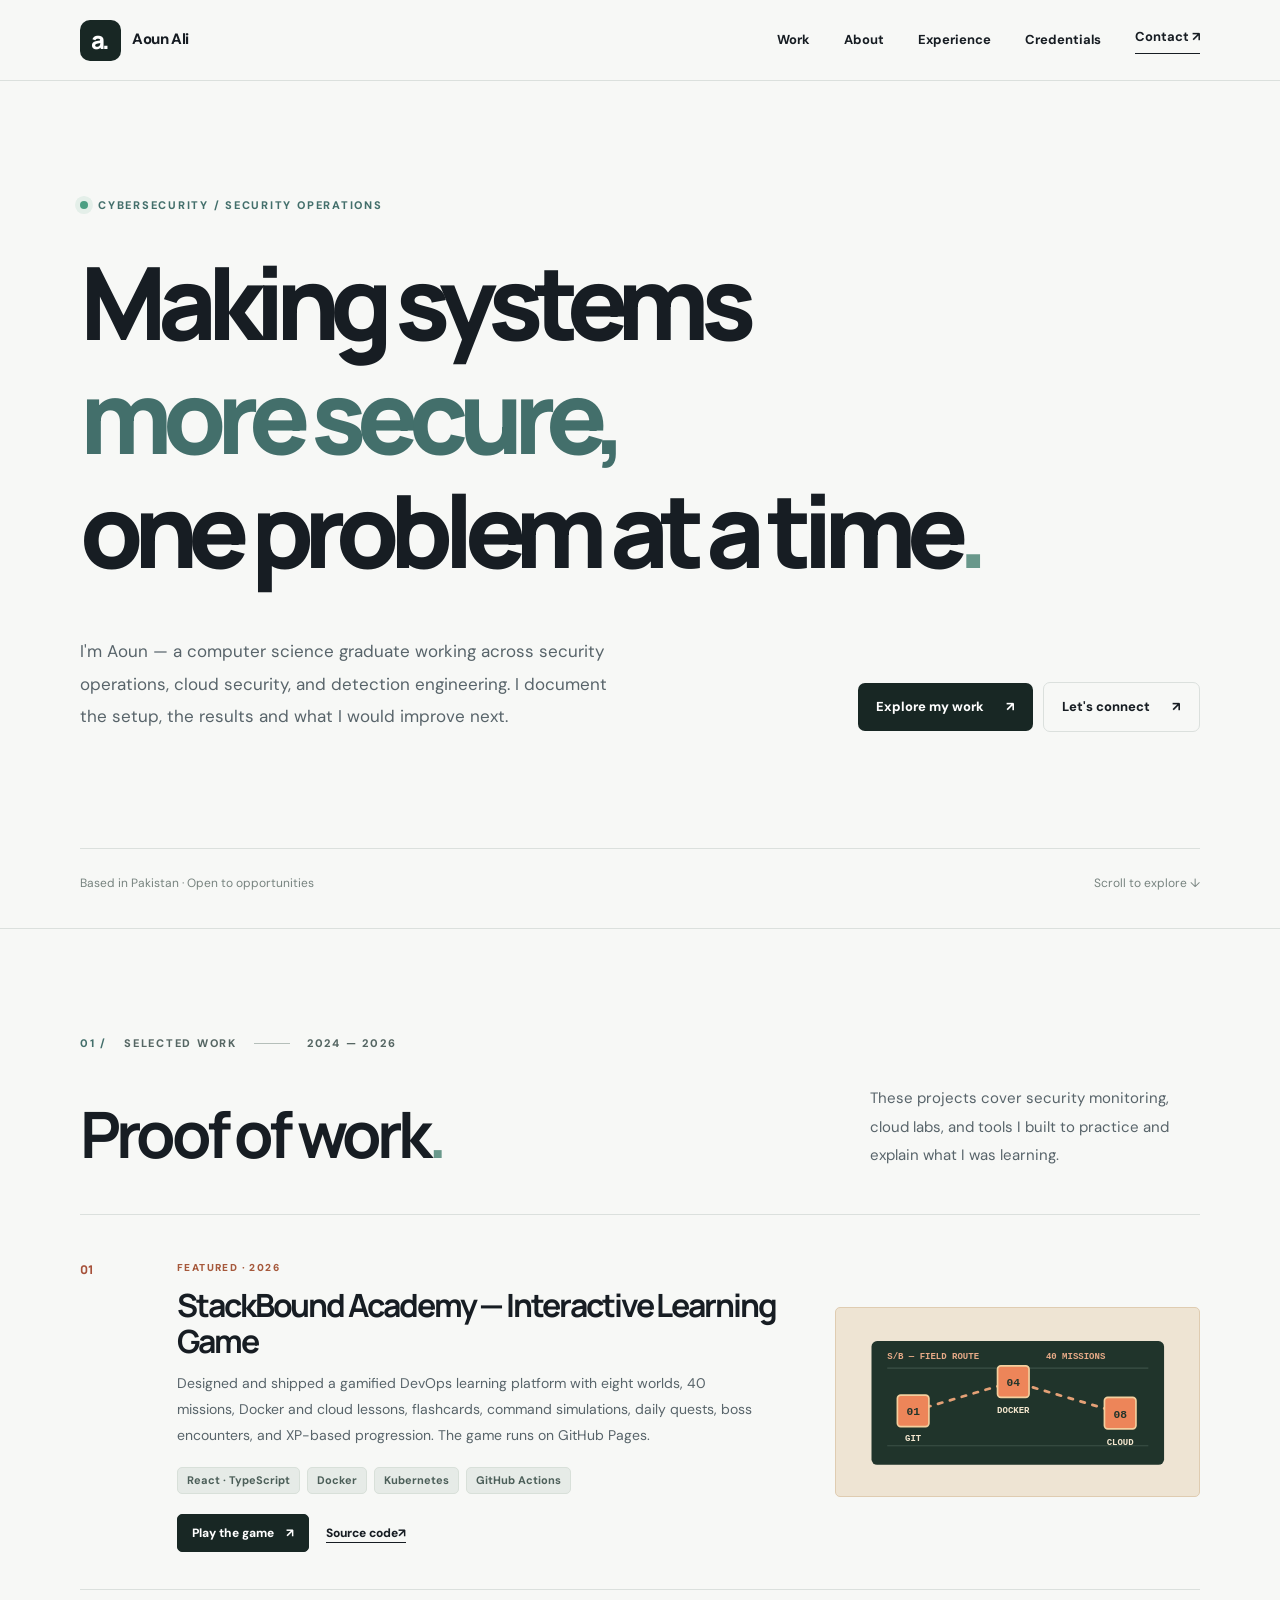
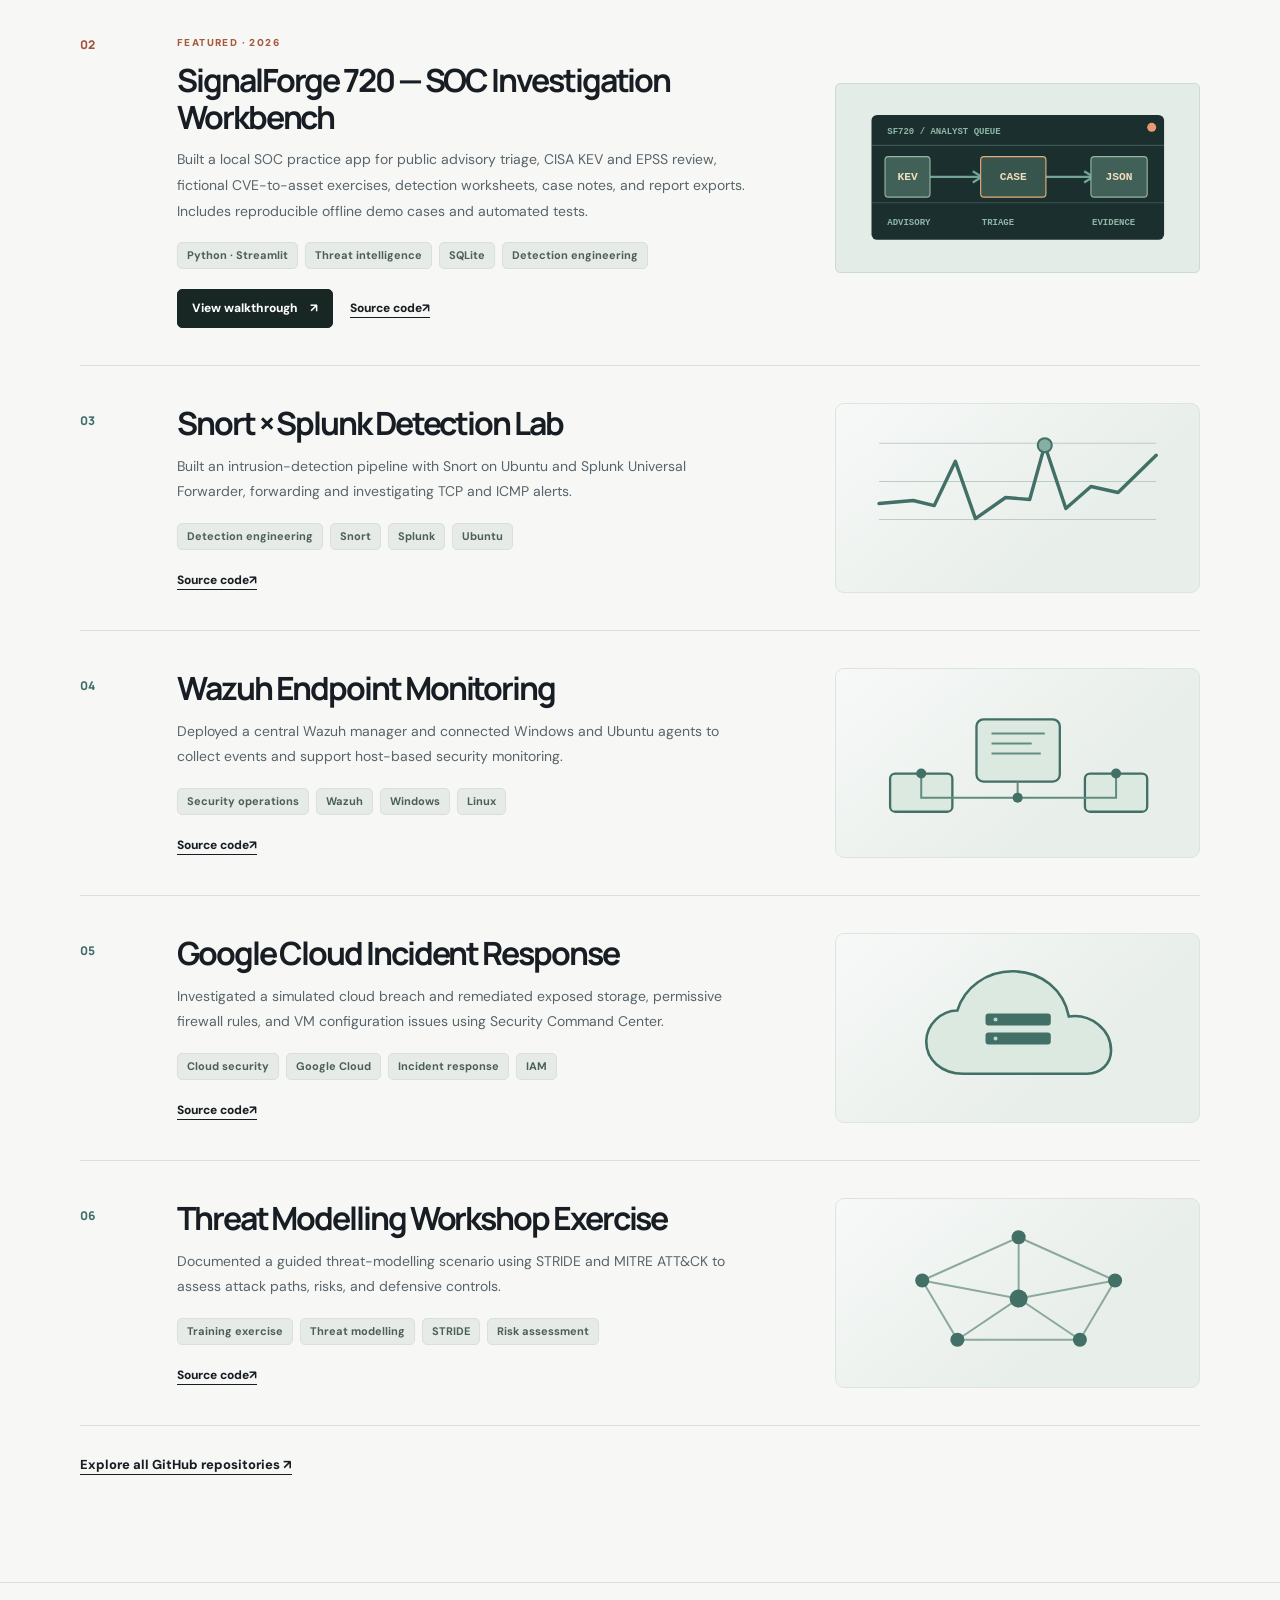
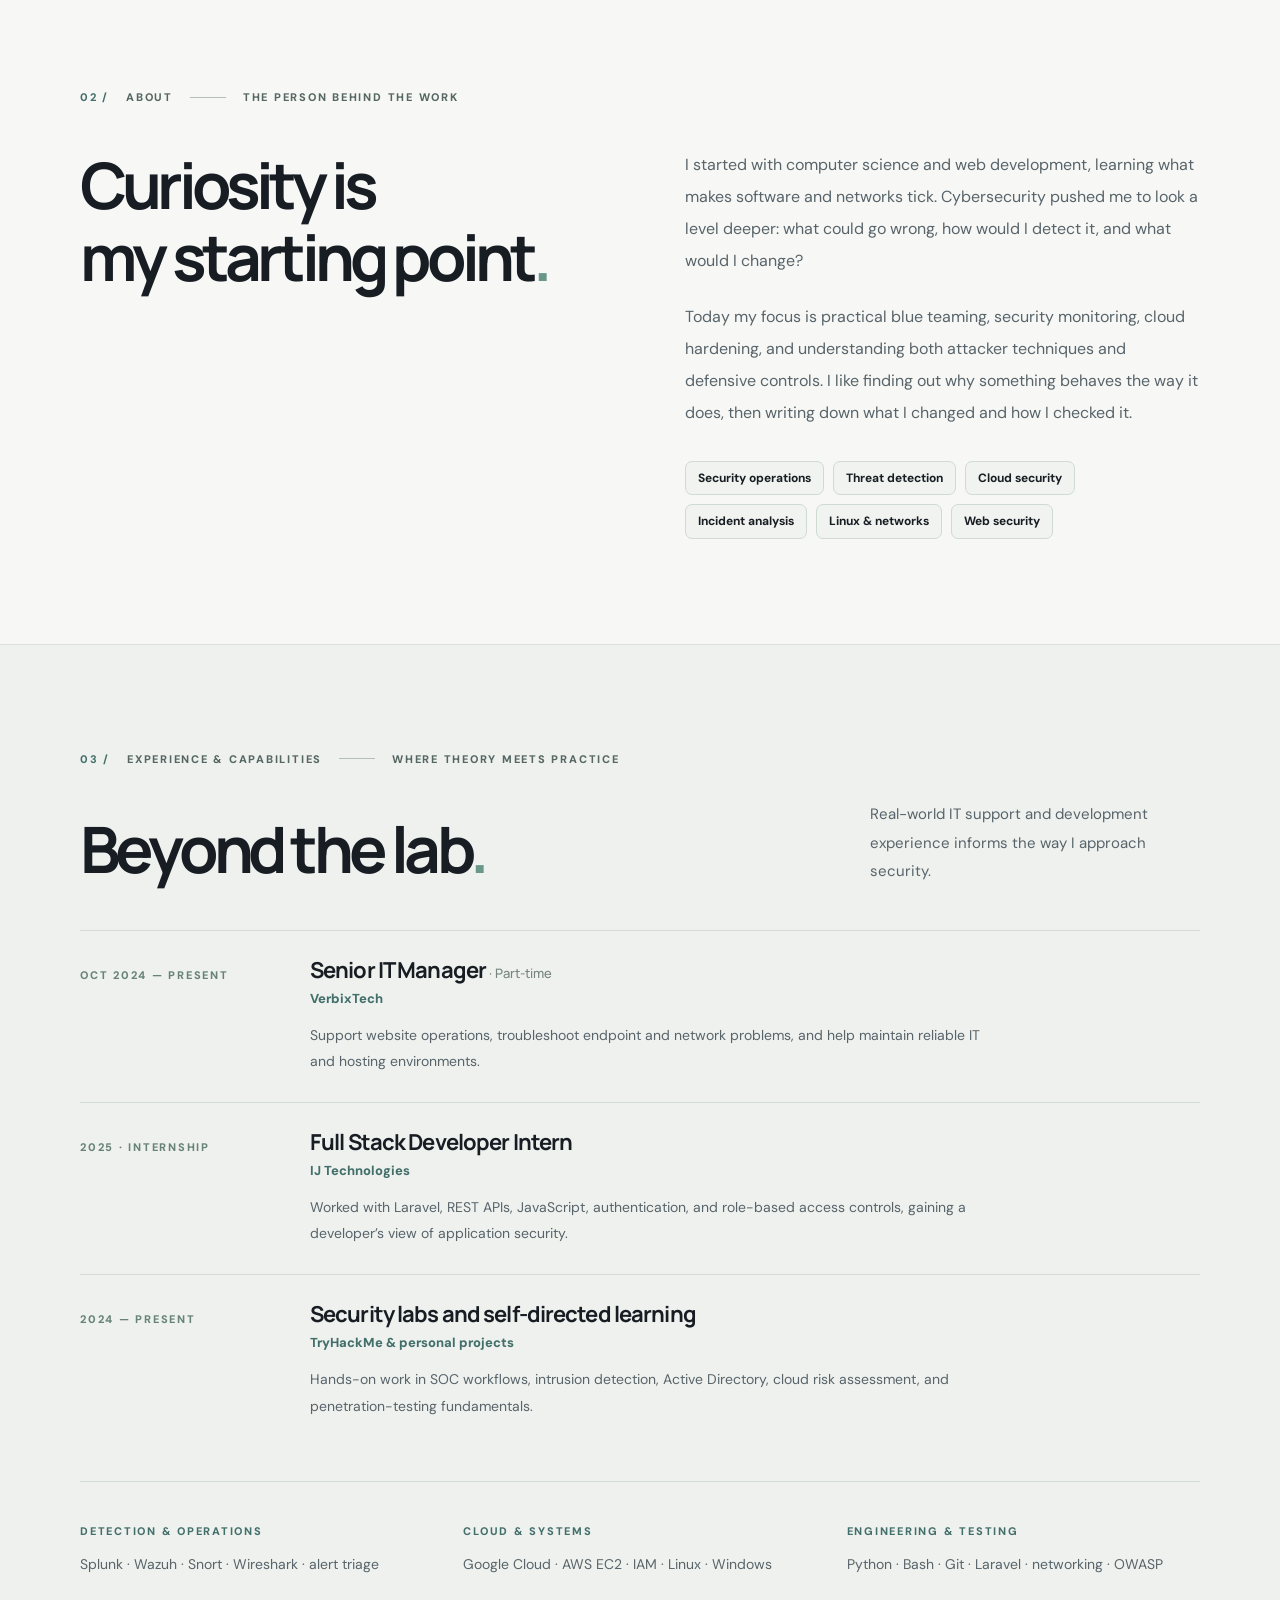
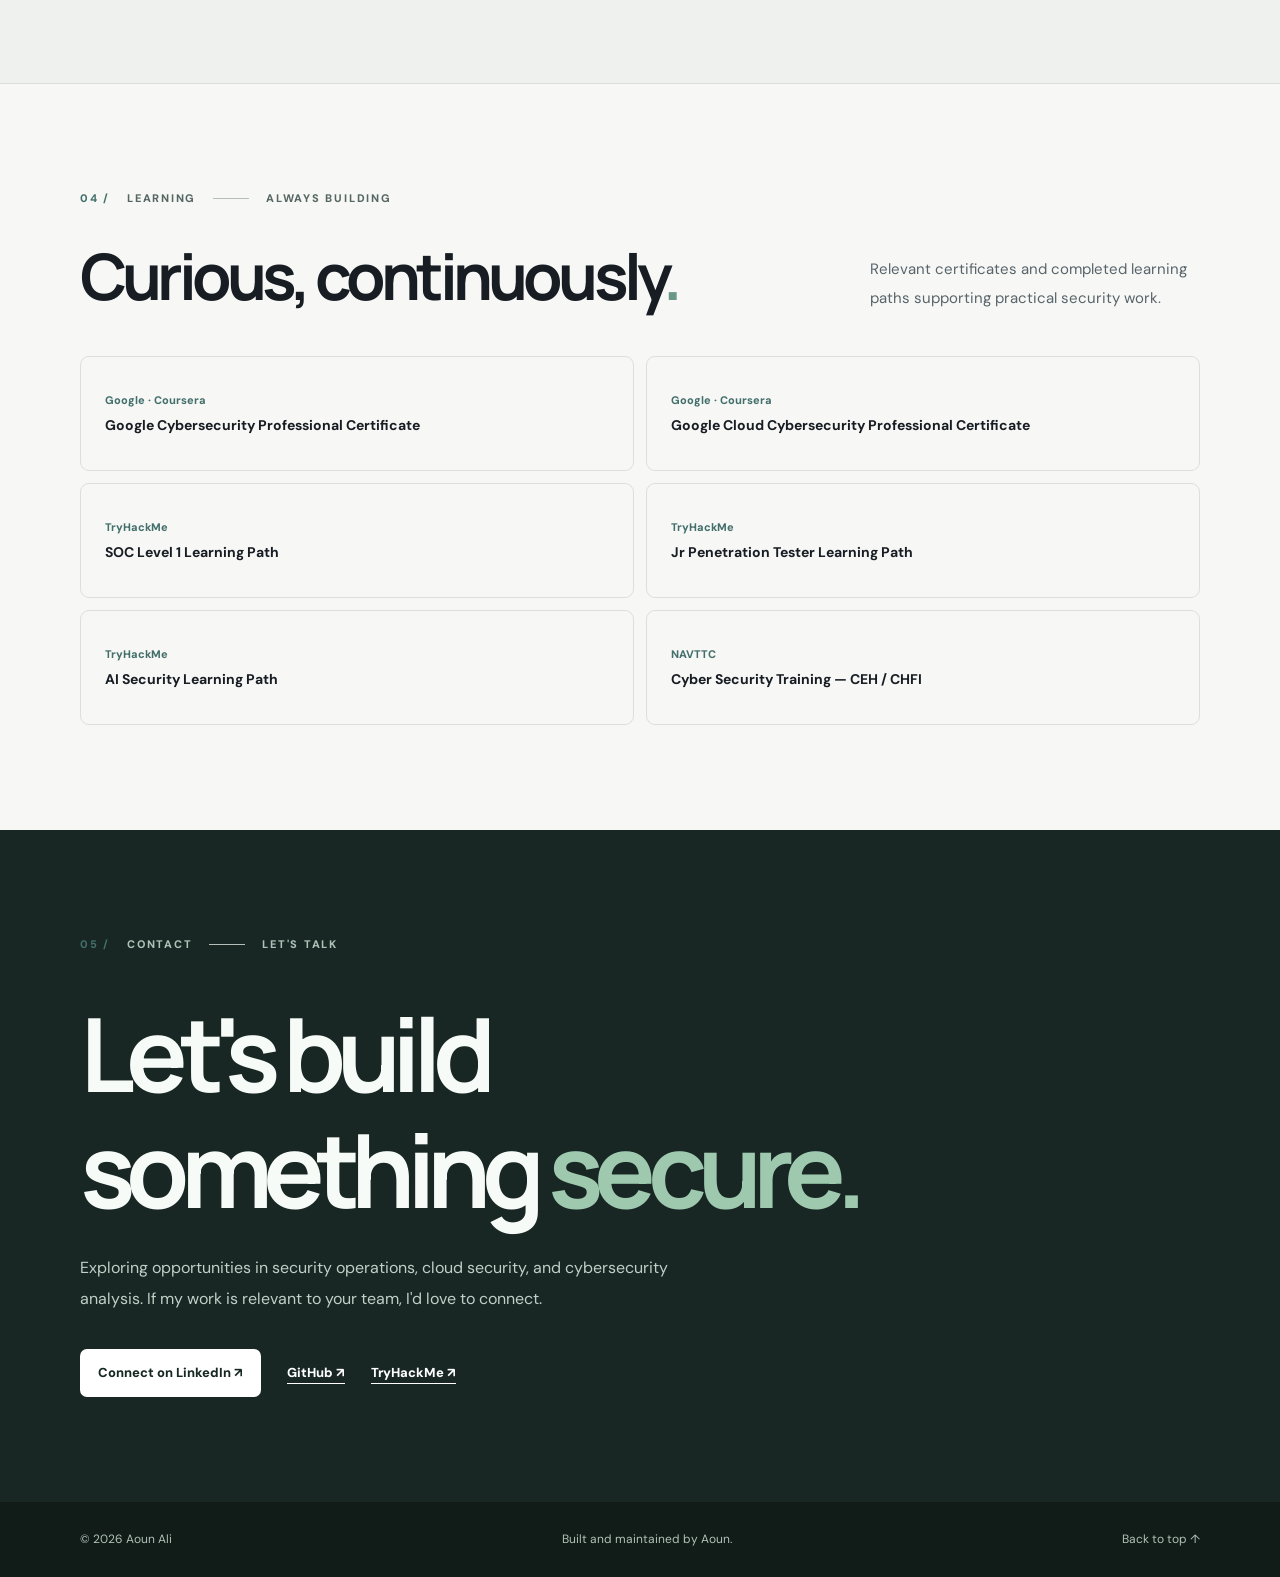
==== index.html @ 6eba9073 "docs: write project descriptions in a direct, evidence-based personal voice" ====
<!doctype html>
<html lang="en">
<head>
<meta charset="UTF-8"><meta name="viewport" content="width=device-width,initial-scale=1">
<meta name="theme-color" content="#f7f8f6"><meta name="description" content="Aoun Ali — cybersecurity and engineering portfolio featuring security operations, threat intelligence, cloud infrastructure, and an interactive DevOps learning game.">
<meta property="og:title" content="Aoun Ali — Cybersecurity & Security Operations"><meta property="og:description" content="Featured cybersecurity engineering, SOC lab tools and an interactive Git, Docker and cloud learning game."><meta property="og:type" content="website">
<meta property="og:url" content="https://aounali720.github.io/Pain.github.io/">
<title>Aoun Ali — Security engineer in progress</title>
<link rel="icon" href="favicon.svg" type="image/svg+xml">
<link rel="preconnect" href="https://fonts.googleapis.com"><link rel="preconnect" href="https://fonts.gstatic.com" crossorigin>
<link href="https://fonts.googleapis.com/css2?family=DM+Sans:wght@400;500;600;700&family=Manrope:wght@400;500;600;700;800&display=swap" rel="stylesheet">
<link rel="stylesheet" href="styles.css"><script src="main.js" defer></script>
</head>
<body>
<a class="skip" href="#main">Skip to content</a>
<header class="header"><div class="wrap nav-wrap"><a class="wordmark" href="#top" aria-label="Aoun Ali — home"><span class="brand-icon">a.</span><span>Aoun Ali</span></a>
<nav class="nav" id="nav" aria-label="Primary navigation"><a href="#work">Work</a><a href="#about">About</a><a href="#experience">Experience</a><a href="#credentials">Credentials</a><a href="#contact" class="nav-contact">Contact <span aria-hidden="true">↗</span></a></nav>
<button class="menu-button" type="button" aria-controls="nav" aria-expanded="false" aria-label="Open navigation"><span></span><span></span><span></span></button></div></header>
<main id="main">
<section class="hero wrap" id="top"><div class="eyebrow"><span class="status-dot"></span> CYBERSECURITY / SECURITY OPERATIONS</div><h1>Making systems<br><span>more secure,</span><br>one problem at a time<span class="period">.</span></h1>
<div class="hero-bottom"><p>I'm Aoun — a computer science graduate working across security operations, cloud security, and detection engineering. I document the setup, the results and what I would improve next.</p>
<div class="hero-actions"><a class="button dark" href="#work">Explore my work <span aria-hidden="true">↗</span></a><a class="button subtle" href="https://www.linkedin.com/in/mohammad-aoun-abbas/" target="_blank" rel="noopener noreferrer">Let's connect <span aria-hidden="true">↗</span></a></div></div>
<div class="hero-foot"><span>Based in Pakistan · Open to opportunities</span><span>Scroll to explore <span aria-hidden="true">↓</span></span></div></section>
<section class="section work-section" id="work"><div class="wrap"><div class="section-kicker"><span class="section-num">01 /</span> SELECTED WORK <span class="section-rule"></span> <span>2024 — 2026</span></div><div class="section-header"><h2>Proof of work<span class="period">.</span></h2><p>These projects cover security monitoring, cloud labs, and tools I built to practice and explain what I was learning.</p></div><div id="projects" class="projects" aria-label="Featured cybersecurity and engineering projects"></div><a class="text-link" href="https://github.com/aounali720?tab=repositories" target="_blank" rel="noopener noreferrer">Explore all GitHub repositories <span aria-hidden="true">↗</span></a></div></section>
<section class="section" id="about"><div class="wrap"><div class="section-kicker"><span class="section-num">02 /</span> ABOUT <span class="section-rule"></span> THE PERSON BEHIND THE WORK</div><div class="about-grid"><div><h2>Curiosity is<br>my starting point<span class="period">.</span></h2></div><div class="prose"><p>I started with computer science and web development, learning what makes software and networks tick. Cybersecurity pushed me to look a level deeper: what could go wrong, how would I detect it, and what would I change?</p><p>Today my focus is practical blue teaming, security monitoring, cloud hardening, and understanding both attacker techniques and defensive controls. I like finding out why something behaves the way it does, then writing down what I changed and how I checked it.</p><div class="chips"><span>Security operations</span><span>Threat detection</span><span>Cloud security</span><span>Incident analysis</span><span>Linux &amp; networks</span><span>Web security</span></div></div></div></div></section>
<section class="section tinted" id="experience"><div class="wrap"><div class="section-kicker"><span class="section-num">03 /</span> EXPERIENCE &amp; CAPABILITIES <span class="section-rule"></span> WHERE THEORY MEETS PRACTICE</div><div class="section-header"><h2>Beyond the lab<span class="period">.</span></h2><p>Real-world IT support and development experience informs the way I approach security.</p></div><div class="resume"><article><div class="resume-date">OCT 2024 — PRESENT</div><div><h3>Senior IT Manager <span class="qualification">· Part-time</span></h3><p class="company">VerbixTech</p><p>Support website operations, troubleshoot endpoint and network problems, and help maintain reliable IT and hosting environments.</p></div></article><article><div class="resume-date">2025 · INTERNSHIP</div><div><h3>Full Stack Developer Intern</h3><p class="company">IJ Technologies</p><p>Worked with Laravel, REST APIs, JavaScript, authentication, and role-based access controls, gaining a developer’s view of application security.</p></div></article><article><div class="resume-date">2024 — PRESENT</div><div><h3>Security labs and self-directed learning</h3><p class="company">TryHackMe &amp; personal projects</p><p>Hands-on work in SOC workflows, intrusion detection, Active Directory, cloud risk assessment, and penetration-testing fundamentals.</p></div></article></div>
<div class="toolkit"><div><span class="mini-label">DETECTION &amp; OPERATIONS</span><p>Splunk · Wazuh · Snort · Wireshark · alert triage</p></div><div><span class="mini-label">CLOUD &amp; SYSTEMS</span><p>Google Cloud · AWS EC2 · IAM · Linux · Windows</p></div><div><span class="mini-label">ENGINEERING &amp; TESTING</span><p>Python · Bash · Git · Laravel · networking · OWASP</p></div></div></div></section>
<section class="section" id="credentials"><div class="wrap"><div class="section-kicker"><span class="section-num">04 /</span> LEARNING <span class="section-rule"></span> ALWAYS BUILDING</div><div class="section-header"><h2>Curious, continuously<span class="period">.</span></h2><p>Relevant certificates and completed learning paths supporting practical security work.</p></div><div class="credentials" id="cert-list">
<div><span>Google · Coursera</span><strong>Google Cybersecurity Professional Certificate</strong></div>
<div><span>Google · Coursera</span><strong>Google Cloud Cybersecurity Professional Certificate</strong></div>
<div><span>TryHackMe</span><strong>SOC Level 1 Learning Path</strong></div>
<div><span>TryHackMe</span><strong>Jr Penetration Tester Learning Path</strong></div>
<div><span>TryHackMe</span><strong>AI Security Learning Path</strong></div>
<div><span>NAVTTC</span><strong>Cyber Security Training — CEH / CHFI</strong></div></div></div></section>
<section class="contact-section" id="contact"><div class="wrap"><div class="section-kicker"><span class="section-num">05 /</span> CONTACT <span class="section-rule"></span> LET'S TALK</div><h2>Let's build<br>something <em>secure.</em></h2><p>Exploring opportunities in security operations, cloud security, and cybersecurity analysis. If my work is relevant to your team, I'd love to connect.</p><div class="contact-actions"><a class="button white" href="https://www.linkedin.com/in/mohammadaounabbas/" target="_blank" rel="noopener noreferrer">Connect on LinkedIn ↗</a><a class="contact-link" href="https://github.com/aounali720" target="_blank" rel="noopener noreferrer">GitHub ↗</a><a class="contact-link" href="https://tryhackme.com/p/Aoun8080" target="_blank" rel="noopener noreferrer">TryHackMe ↗</a></div></div></section></main>
<footer><div class="wrap footer-grid"><span>© <span id="year">2026</span> Aoun Ali</span><span>Built and maintained by Aoun.</span><a href="#top">Back to top ↑</a></div></footer>
</body></html>
---- styles.css ----
:root{--bg:#f7f8f6;--ink:#171d23;--muted:#58646a;--line:#dbe0dd;--accent:#436f6b;--surface:#eef1ee;--dark:#182724}
*{box-sizing:border-box}html{scroll-behavior:smooth;scroll-padding-top:90px}body{margin:0;background:var(--bg);color:var(--ink);font:16px/1.7 "DM Sans",system-ui,sans-serif;-webkit-font-smoothing:antialiased}a{color:inherit;text-decoration:none}a:focus-visible,button:focus-visible{outline:3px solid #378c78;outline-offset:5px}button{font:inherit}h1,h2,h3,p{margin-top:0}h1,h2,h3{font-family:"Manrope",sans-serif;letter-spacing:-.065em;line-height:1.13}h2{font-size:clamp(2.6rem,5vw,4.5rem);letter-spacing:-.075em}p{color:var(--muted)}.wrap{width:min(1120px,calc(100% - 64px));margin:auto}.skip{position:absolute;left:15px;top:-100px;z-index:10;padding:10px;background:white}.skip:focus{top:10px}
.header{position:sticky;top:0;z-index:30;background:rgba(247,248,246,.94);backdrop-filter:blur(16px);border-bottom:1px solid var(--line)}.nav-wrap{min-height:80px;display:flex;align-items:center;justify-content:space-between}.wordmark{display:flex;align-items:center;gap:11px;font-size:15px;font-weight:800;letter-spacing:-.025em}.brand-icon{font:800 24px "Manrope",sans-serif;line-height:1;background:var(--dark);color:white;border-radius:10px;display:grid;place-items:center;width:41px;height:41px;letter-spacing:-.09em;padding-right:2px}.nav{display:flex;align-items:center;gap:34px;font-size:13px;font-weight:700}.nav a:hover,.text-link:hover,.footer-grid a:hover{color:var(--accent)}.nav-contact{border-bottom:1px solid var(--ink);padding-bottom:4px}.menu-button{display:none}
.hero{padding:115px 0 34px}.eyebrow,.section-kicker,.mini-label,.resume-date{font-size:11px;font-weight:800;letter-spacing:.16em}.eyebrow{display:flex;align-items:center;gap:10px;color:var(--accent)}.status-dot{height:8px;width:8px;background:#4c9f83;border-radius:100%;box-shadow:0 0 0 5px #e4efe9}.hero h1{font-size:clamp(3.4rem,7.9vw,7.65rem);margin:29px 0 49px;font-weight:800;letter-spacing:-.09em}.hero h1 span:not(.period){color:var(--accent)}.period{color:#69988b}.hero-bottom{display:flex;justify-content:space-between;align-items:flex-end;gap:55px}.hero-bottom p{font-size:17px;line-height:1.9;max-width:550px;margin:0}.hero-actions{display:flex;align-items:center;flex-wrap:wrap;gap:10px}.button{display:inline-flex;align-items:center;gap:22px;white-space:nowrap;border-radius:7px;padding:13px 18px;font-size:13px;font-weight:800;transition:transform .2s,background .2s}.button:hover{transform:translateY(-2px)}.dark{background:var(--dark);color:white}.dark:hover{background:#385b50}.subtle{border:1px solid var(--line)}.subtle:hover{background:#ebeeeb}.hero-foot{display:flex;justify-content:space-between;gap:20px;border-top:1px solid var(--line);margin-top:116px;padding-top:24px;font-size:12px;color:#77837f}
.section{padding:105px 0;border-top:1px solid var(--line)}.section-kicker{display:flex;align-items:center;gap:17px;color:#556663;white-space:nowrap}.section-num{color:var(--accent)}.section-rule{height:1px;width:36px;background:#b5bfba}.section-header{display:flex;justify-content:space-between;gap:40px;align-items:end;margin:32px 0 44px}.section-header h2{margin:0}.section-header>p{max-width:330px;margin:0;font-size:15px;line-height:1.9}.projects{border-top:1px solid var(--line)}.project{display:grid;grid-template-columns:72px minmax(0,1fr) 365px;gap:25px;align-items:center;border-bottom:1px solid var(--line);padding:37px 0;transition:padding .2s}.project:hover{padding-left:7px}.project-number{align-self:start;padding-top:9px;color:var(--accent);font:800 12px "Manrope",sans-serif}.project-title{font-size:clamp(1.35rem,2.5vw,2.05rem);margin:0 0 12px}.project-description{font-size:14px;line-height:1.85;max-width:580px;margin-bottom:18px}.tag-row{display:flex;flex-wrap:wrap;gap:7px}.tag{background:#e6ebe7;border:1px solid #d8e0d9;color:#4c5f59;font-size:11px;font-weight:700;border-radius:5px;padding:3px 9px}.project-open{display:inline-flex;font-size:12px;font-weight:800;margin-top:19px;text-decoration:underline;text-underline-offset:5px}.project-art{height:190px;border-radius:9px;background:#e8eeea;border:1px solid #dce5dd;position:relative;display:flex;align-items:center;justify-content:center;overflow:hidden}.project-art::before{content:"";position:absolute;inset:0;background:linear-gradient(140deg,rgba(255,255,255,.65),transparent 68%)}.project-art svg{width:83%;height:83%;position:relative;z-index:1}.text-link{display:inline-block;margin-top:28px;font-size:13px;font-weight:800;text-decoration:underline;text-underline-offset:5px}
.about-grid{display:grid;grid-template-columns:1fr 1fr;gap:90px;margin-top:42px}.about-grid h2{margin:0}.prose p{font-size:16px;line-height:2;margin-bottom:24px}.chips{display:flex;flex-wrap:wrap;gap:9px;margin-top:32px}.chips span{border:1px solid #cfdad3;background:#f0f3ef;padding:6px 12px;font-size:12px;font-weight:700;border-radius:7px}
.tinted{background:var(--surface)}.resume{margin-top:40px}.resume article{display:grid;grid-template-columns:205px 1fr;gap:25px;padding:27px 0;border-top:1px solid #d2dbd5}.resume-date{color:#678278;padding-top:8px}.resume h3{font-size:22px;letter-spacing:-.04em;margin:0 0 5px}.resume .qualification{color:#77857e;font-size:13px;font-weight:500;letter-spacing:0}.company{color:var(--accent);font-size:13px;font-weight:800;margin-bottom:12px}.resume article p:last-child{max-width:680px;font-size:14px;line-height:1.9;margin:0}.toolkit{border-top:1px solid #d2dbd5;margin-top:35px;padding-top:34px;display:grid;grid-template-columns:repeat(3,1fr);gap:30px}.mini-label{color:var(--accent)}.toolkit p{margin:9px 0 0;font-size:14px;line-height:1.85}
.credentials{display:grid;grid-template-columns:repeat(2,1fr);gap:12px}.credentials>div{border:1px solid var(--line);border-radius:9px;padding:24px;min-height:115px;display:flex;flex-direction:column;justify-content:center;gap:5px}.credentials span{color:var(--accent);font-size:11px;font-weight:800}.credentials strong{font-size:14px;line-height:1.5}
.contact-section{background:var(--dark);color:#f7fbf8;padding:105px 0}.contact-section .section-kicker{color:#acc3b8}.contact-section h2{font-size:clamp(3.4rem,8vw,7.5rem);margin:42px 0 26px;letter-spacing:-.085em}.contact-section em{font-style:normal;color:#9ec9af}.contact-section p{max-width:600px;color:#c0d0c7;font-size:16px;line-height:1.9}.contact-actions{display:flex;align-items:center;flex-wrap:wrap;gap:26px;margin-top:35px}.white{background:white;color:#172722}.contact-link{font-size:13px;font-weight:800;color:white;text-decoration:underline;text-underline-offset:6px}
footer{background:#111c19;color:#b0c1b7;padding:27px 0}.footer-grid{display:flex;align-items:center;justify-content:space-between;gap:20px;font-size:12px}
@media(max-width:1000px){.project{grid-template-columns:45px minmax(0,1fr) 285px}.hero-bottom{align-items:start;flex-direction:column;gap:25px}.hero-foot{margin-top:90px}}
@media(max-width:740px){.wrap{width:min(100% - 38px,1120px)}.nav-wrap{min-height:69px}.menu-button{display:flex;flex-direction:column;gap:5px;padding:9px;border:1px solid var(--line);background:transparent;border-radius:6px;cursor:pointer}.menu-button span{display:block;width:23px;height:2px;background:var(--ink)}.nav{display:none;position:absolute;top:69px;left:0;right:0;background:var(--bg);padding:20px;flex-direction:column;align-items:stretch;gap:18px;border-bottom:1px solid var(--line)}.nav.open{display:flex}.hero{padding-top:85px}.hero h1{font-size:clamp(3rem,11.4vw,5rem);margin:24px 0 35px}.hero-bottom p{font-size:15px}.hero-foot{margin-top:80px}.section,.contact-section{padding:75px 0}.section-header{display:block;margin-bottom:28px}.section-header p{margin-top:20px}.project{grid-template-columns:32px 1fr;gap:10px;padding:30px 0}.project-art{grid-column:2;grid-row:2;height:190px}.project-number{grid-row:1}.about-grid{grid-template-columns:1fr;gap:25px}.resume article{grid-template-columns:1fr;gap:8px}.toolkit,.credentials{grid-template-columns:1fr}.contact-section h2{font-size:clamp(3.1rem,12vw,5rem)}.footer-grid{flex-direction:column;align-items:flex-start}.section-kicker{font-size:10px;gap:10px;white-space:normal}}
@media(prefers-reduced-motion:reduce){html{scroll-behavior:auto}*,*:before,*:after{transition:none!important;animation:none!important}}

/* Selected 2026 projects: keep the portfolio's editorial language, not dashboard chrome */
.project-featured{position:relative}
.project-featured .project-number{color:#a6513a}
.featured-label{display:inline-block;margin:0 0 11px;color:#a6593c;font-size:10px;font-weight:850;letter-spacing:.14em}
.project-actions{display:flex;flex-wrap:wrap;align-items:center;gap:17px;margin-top:20px}
.project-actions .project-open{margin-top:0}
.project-demo{display:inline-flex;align-items:center;gap:12px;background:var(--dark);color:#fff;padding:10px 14px;border:1px solid var(--dark);border-radius:5px;font-size:12px;font-weight:800;line-height:1.4;transition:background .2s,transform .2s}
.project-demo:hover{background:#365a4b;transform:translateY(-1px)}
.project-demo:focus-visible{outline-offset:4px}
.project-featured .project-art{border-radius:5px}
.project-art--stackbound{background:#eee4d3;border-color:#dfccb1}
.project-art--signalforge{background:#e3ece7;border-color:#cbdcd2}
.project-art--stackbound::before,.project-art--signalforge::before{background:none}
.project-art--stackbound svg,.project-art--signalforge svg{width:93%;height:93%}
@media(max-width:740px){.project-actions{gap:13px}.project-demo{padding:10px 13px}}
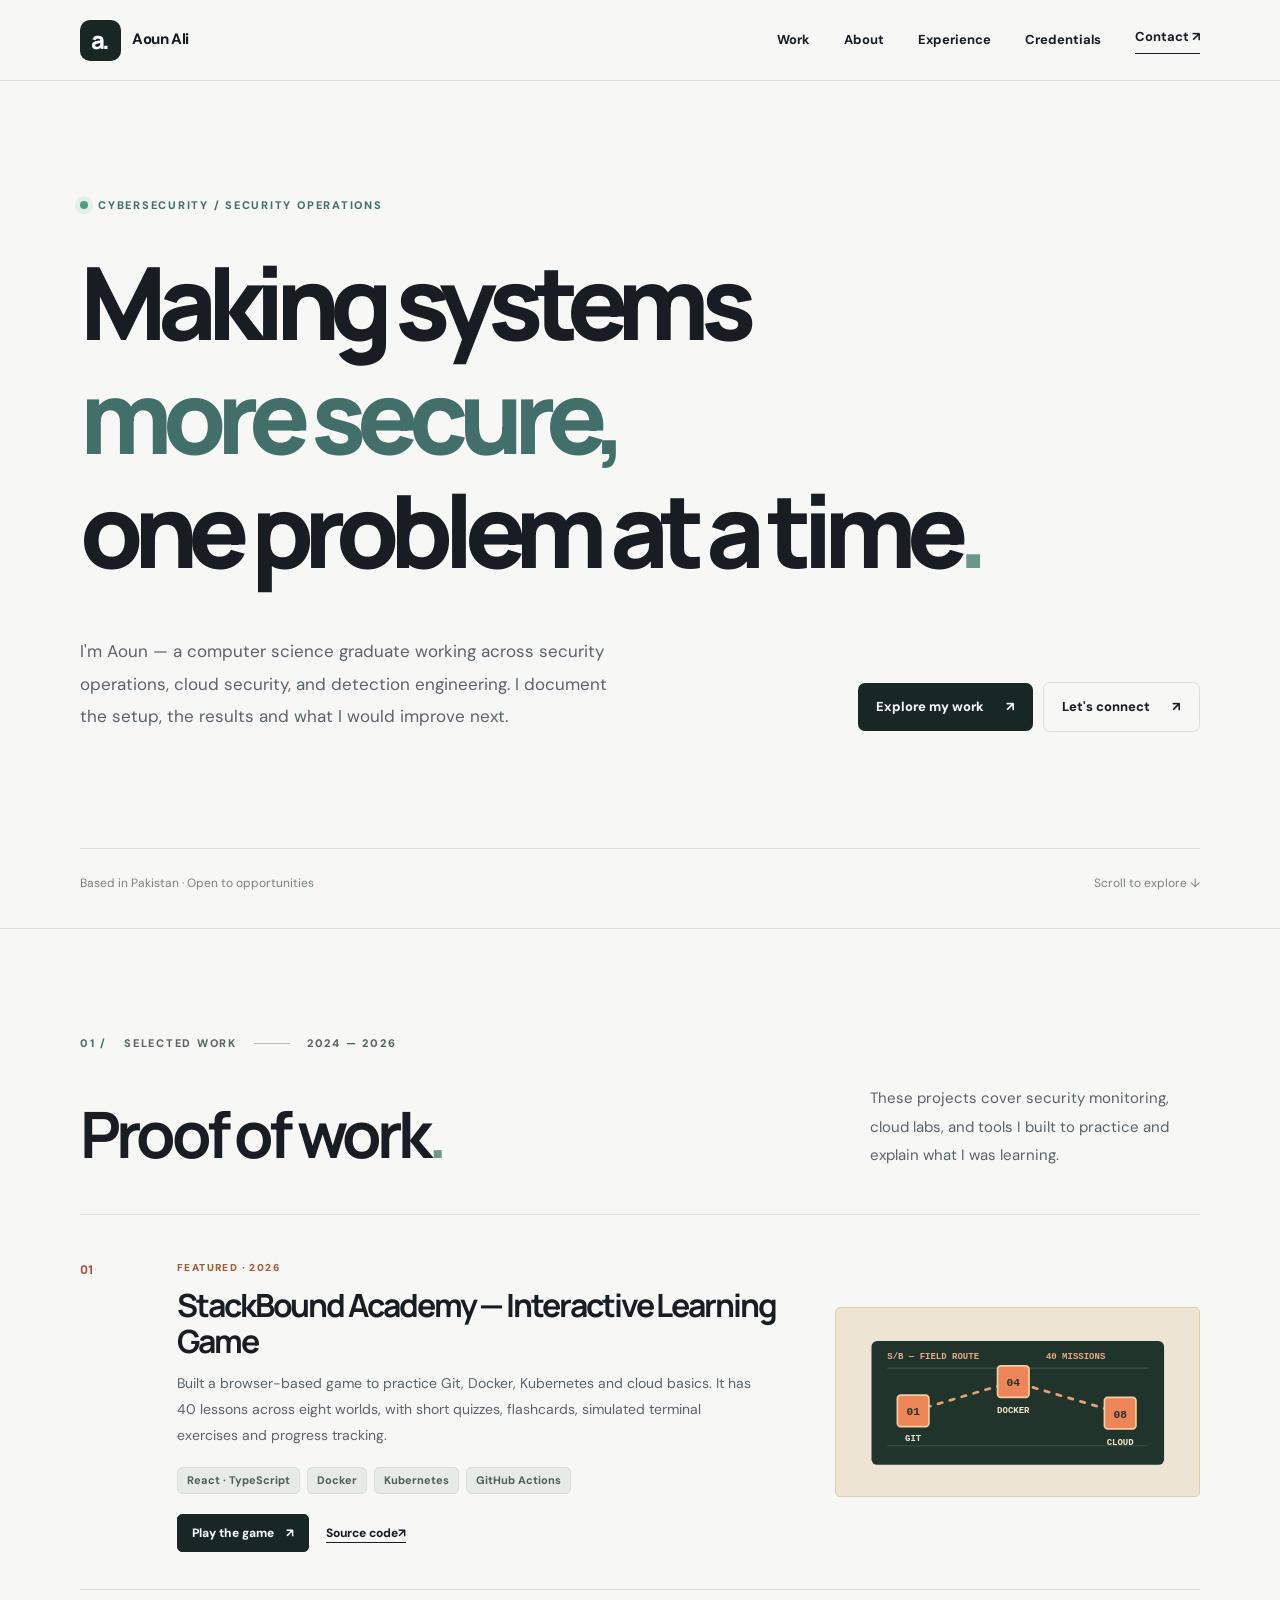
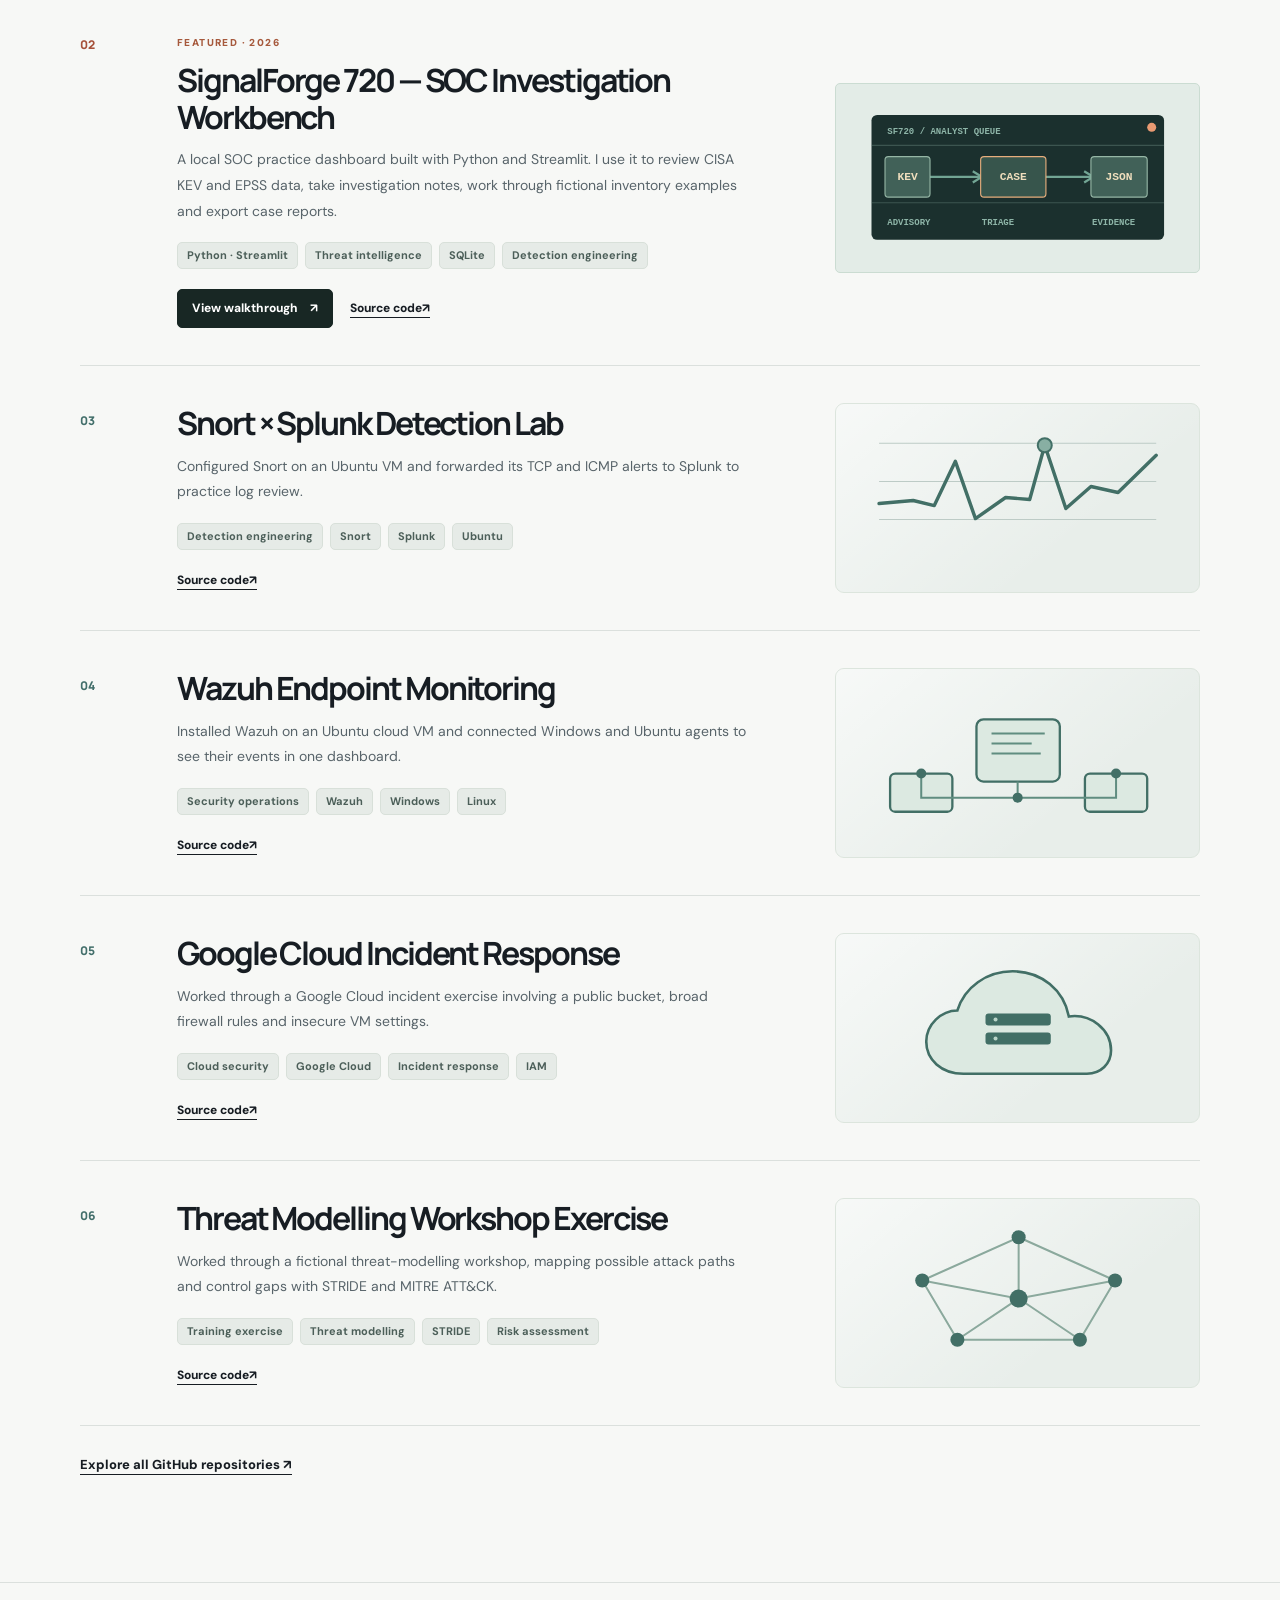
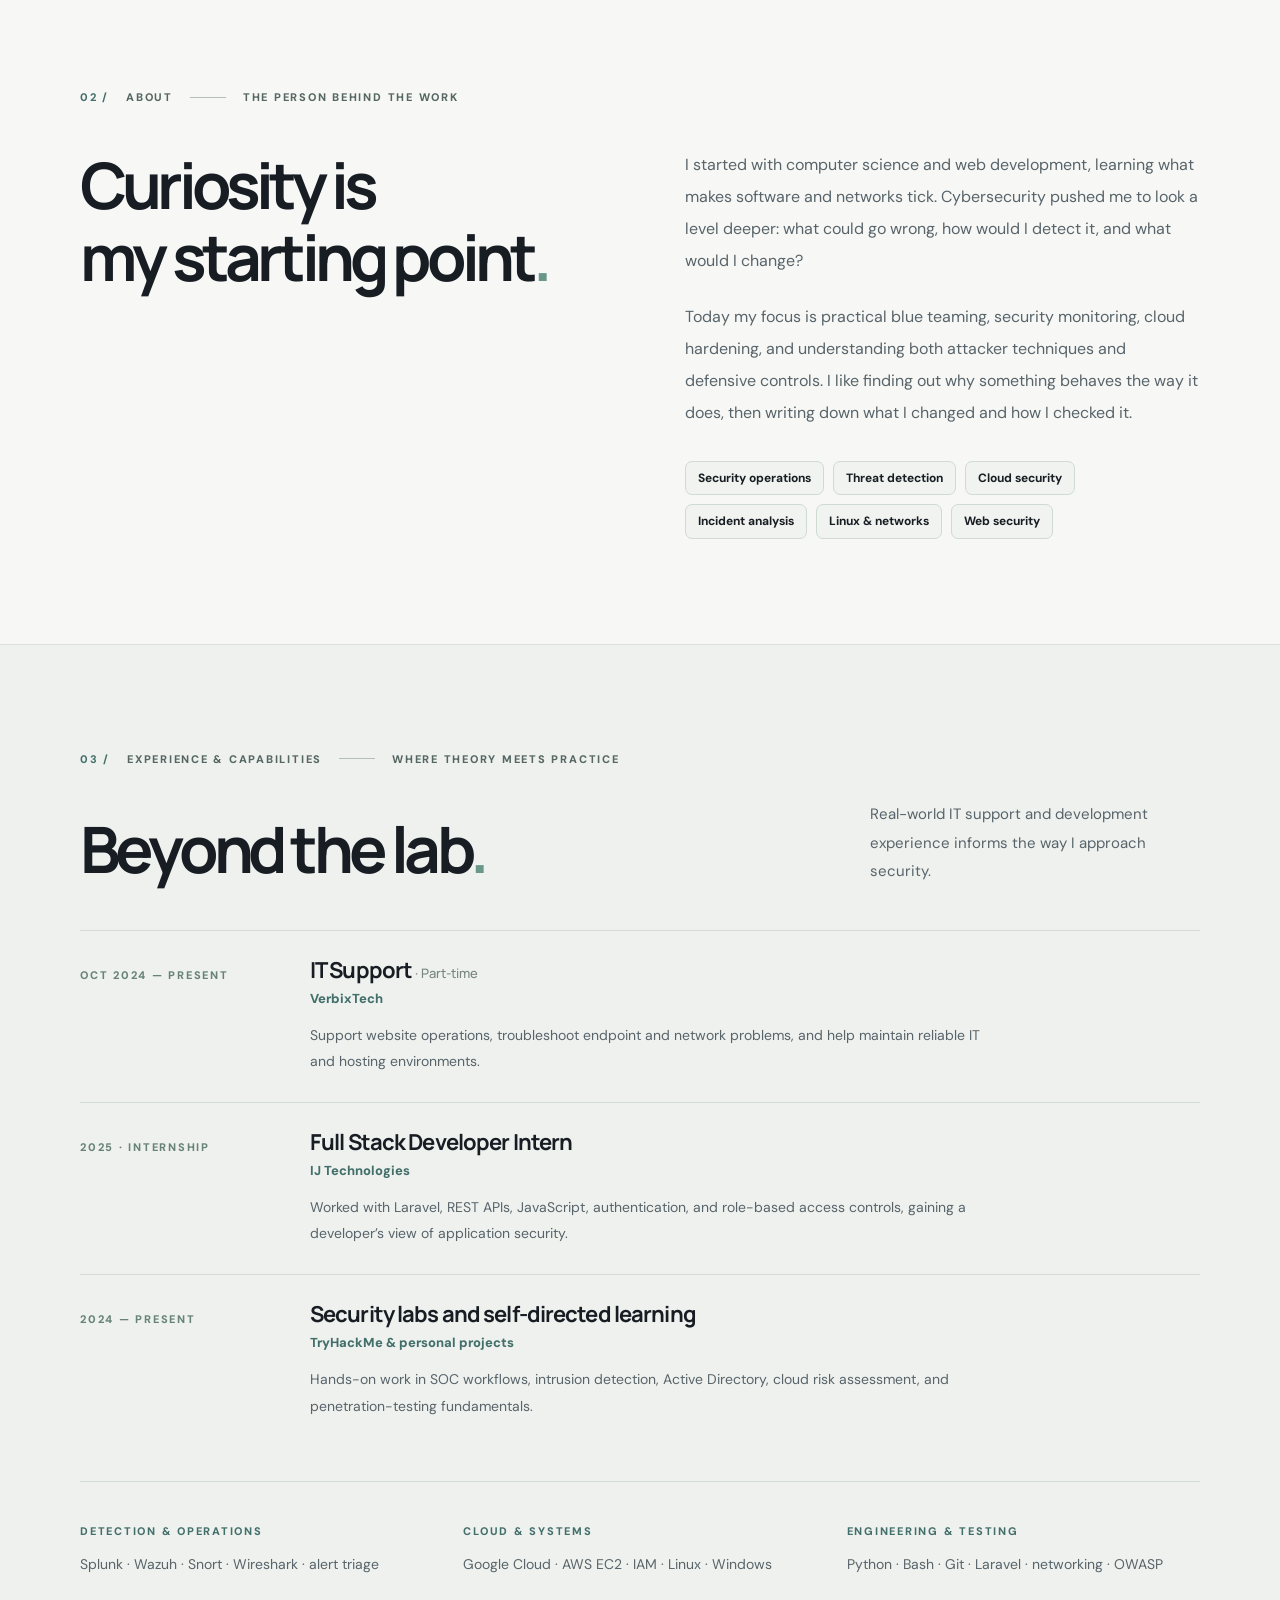
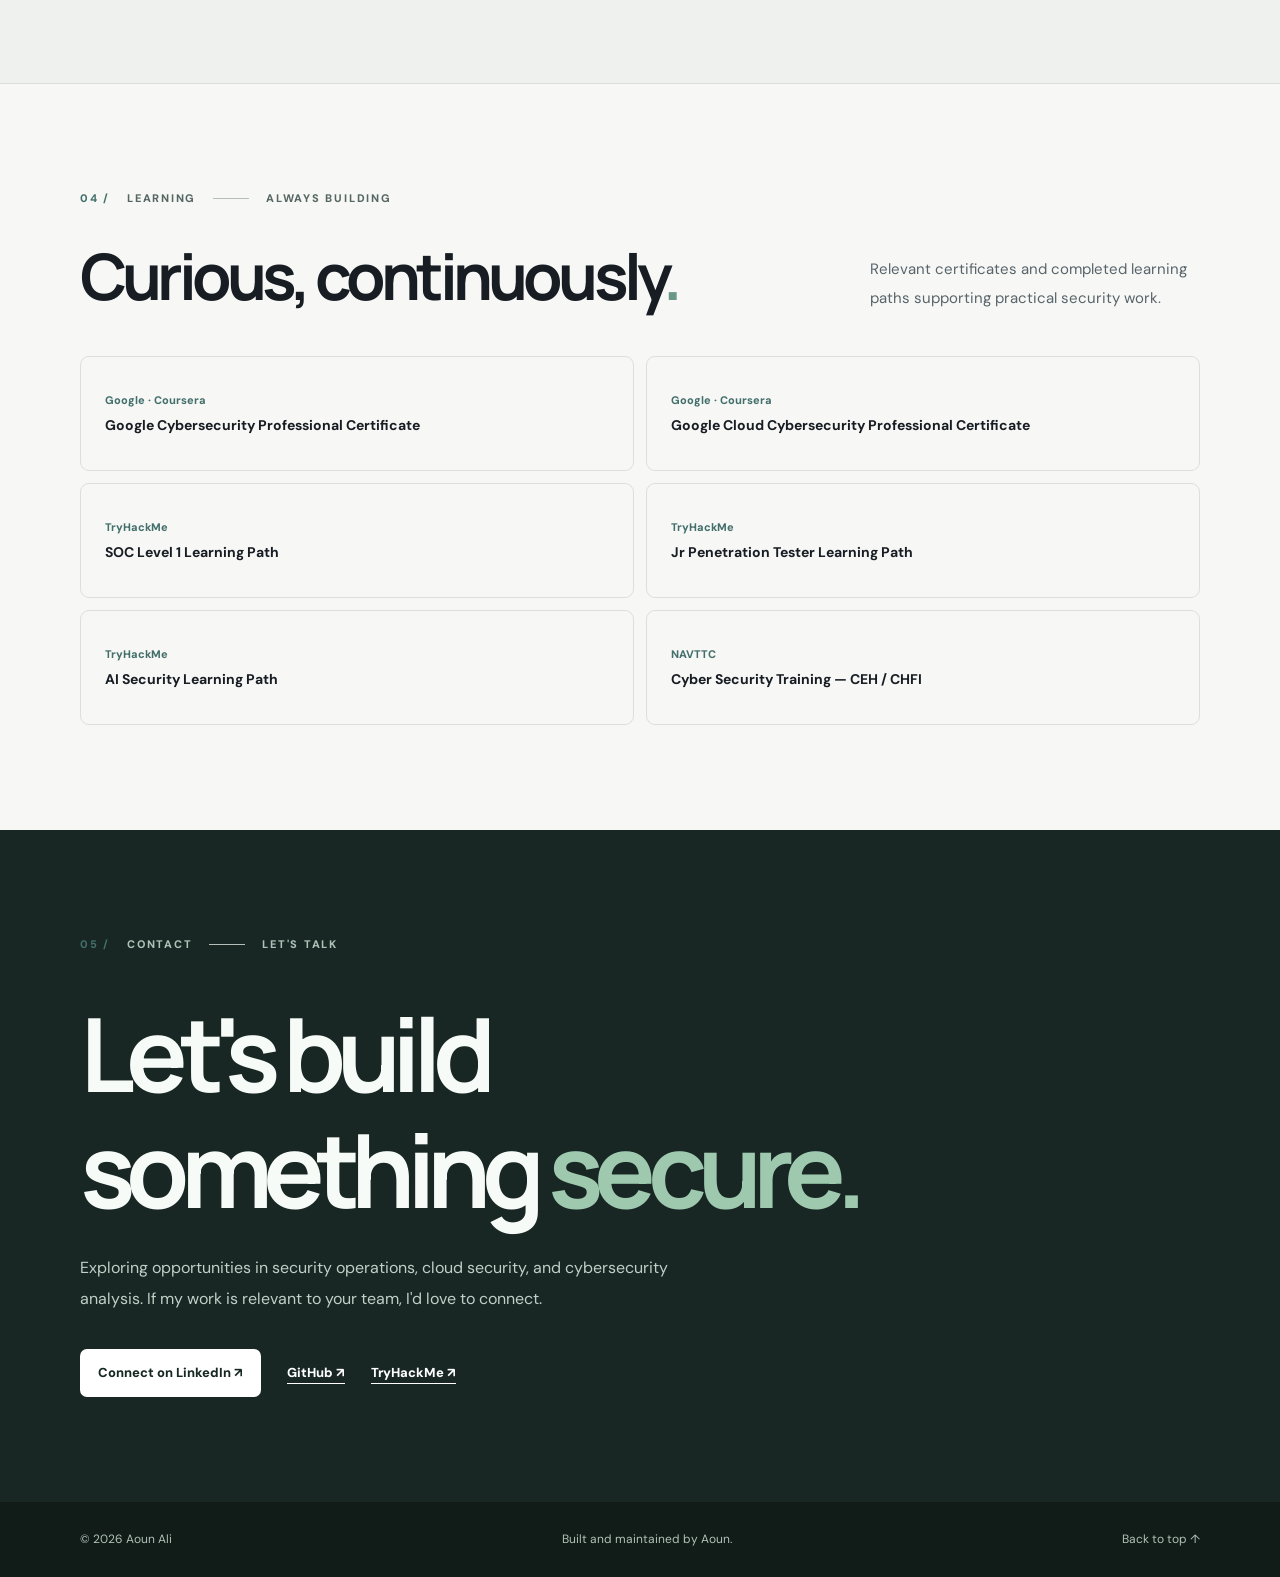
==== commit 9940e465: "content: update VerbixTech role title to IT Support" ====
--- a/index.html
+++ b/index.html
@@ -23,7 +23,7 @@
 <div class="hero-foot"><span>Based in Pakistan · Open to opportunities</span><span>Scroll to explore <span aria-hidden="true">↓</span></span></div></section>
 <section class="section work-section" id="work"><div class="wrap"><div class="section-kicker"><span class="section-num">01 /</span> SELECTED WORK <span class="section-rule"></span> <span>2024 — 2026</span></div><div class="section-header"><h2>Proof of work<span class="period">.</span></h2><p>These projects cover security monitoring, cloud labs, and tools I built to practice and explain what I was learning.</p></div><div id="projects" class="projects" aria-label="Featured cybersecurity and engineering projects"></div><a class="text-link" href="https://github.com/aounali720?tab=repositories" target="_blank" rel="noopener noreferrer">Explore all GitHub repositories <span aria-hidden="true">↗</span></a></div></section>
 <section class="section" id="about"><div class="wrap"><div class="section-kicker"><span class="section-num">02 /</span> ABOUT <span class="section-rule"></span> THE PERSON BEHIND THE WORK</div><div class="about-grid"><div><h2>Curiosity is<br>my starting point<span class="period">.</span></h2></div><div class="prose"><p>I started with computer science and web development, learning what makes software and networks tick. Cybersecurity pushed me to look a level deeper: what could go wrong, how would I detect it, and what would I change?</p><p>Today my focus is practical blue teaming, security monitoring, cloud hardening, and understanding both attacker techniques and defensive controls. I like finding out why something behaves the way it does, then writing down what I changed and how I checked it.</p><div class="chips"><span>Security operations</span><span>Threat detection</span><span>Cloud security</span><span>Incident analysis</span><span>Linux &amp; networks</span><span>Web security</span></div></div></div></div></section>
-<section class="section tinted" id="experience"><div class="wrap"><div class="section-kicker"><span class="section-num">03 /</span> EXPERIENCE &amp; CAPABILITIES <span class="section-rule"></span> WHERE THEORY MEETS PRACTICE</div><div class="section-header"><h2>Beyond the lab<span class="period">.</span></h2><p>Real-world IT support and development experience informs the way I approach security.</p></div><div class="resume"><article><div class="resume-date">OCT 2024 — PRESENT</div><div><h3>Senior IT Manager <span class="qualification">· Part-time</span></h3><p class="company">VerbixTech</p><p>Support website operations, troubleshoot endpoint and network problems, and help maintain reliable IT and hosting environments.</p></div></article><article><div class="resume-date">2025 · INTERNSHIP</div><div><h3>Full Stack Developer Intern</h3><p class="company">IJ Technologies</p><p>Worked with Laravel, REST APIs, JavaScript, authentication, and role-based access controls, gaining a developer’s view of application security.</p></div></article><article><div class="resume-date">2024 — PRESENT</div><div><h3>Security labs and self-directed learning</h3><p class="company">TryHackMe &amp; personal projects</p><p>Hands-on work in SOC workflows, intrusion detection, Active Directory, cloud risk assessment, and penetration-testing fundamentals.</p></div></article></div>
+<section class="section tinted" id="experience"><div class="wrap"><div class="section-kicker"><span class="section-num">03 /</span> EXPERIENCE &amp; CAPABILITIES <span class="section-rule"></span> WHERE THEORY MEETS PRACTICE</div><div class="section-header"><h2>Beyond the lab<span class="period">.</span></h2><p>Real-world IT support and development experience informs the way I approach security.</p></div><div class="resume"><article><div class="resume-date">OCT 2024 — PRESENT</div><div><h3>IT Support <span class="qualification">· Part-time</span></h3><p class="company">VerbixTech</p><p>Support website operations, troubleshoot endpoint and network problems, and help maintain reliable IT and hosting environments.</p></div></article><article><div class="resume-date">2025 · INTERNSHIP</div><div><h3>Full Stack Developer Intern</h3><p class="company">IJ Technologies</p><p>Worked with Laravel, REST APIs, JavaScript, authentication, and role-based access controls, gaining a developer’s view of application security.</p></div></article><article><div class="resume-date">2024 — PRESENT</div><div><h3>Security labs and self-directed learning</h3><p class="company">TryHackMe &amp; personal projects</p><p>Hands-on work in SOC workflows, intrusion detection, Active Directory, cloud risk assessment, and penetration-testing fundamentals.</p></div></article></div>
 <div class="toolkit"><div><span class="mini-label">DETECTION &amp; OPERATIONS</span><p>Splunk · Wazuh · Snort · Wireshark · alert triage</p></div><div><span class="mini-label">CLOUD &amp; SYSTEMS</span><p>Google Cloud · AWS EC2 · IAM · Linux · Windows</p></div><div><span class="mini-label">ENGINEERING &amp; TESTING</span><p>Python · Bash · Git · Laravel · networking · OWASP</p></div></div></div></section>
 <section class="section" id="credentials"><div class="wrap"><div class="section-kicker"><span class="section-num">04 /</span> LEARNING <span class="section-rule"></span> ALWAYS BUILDING</div><div class="section-header"><h2>Curious, continuously<span class="period">.</span></h2><p>Relevant certificates and completed learning paths supporting practical security work.</p></div><div class="credentials" id="cert-list">
 <div><span>Google · Coursera</span><strong>Google Cybersecurity Professional Certificate</strong></div>
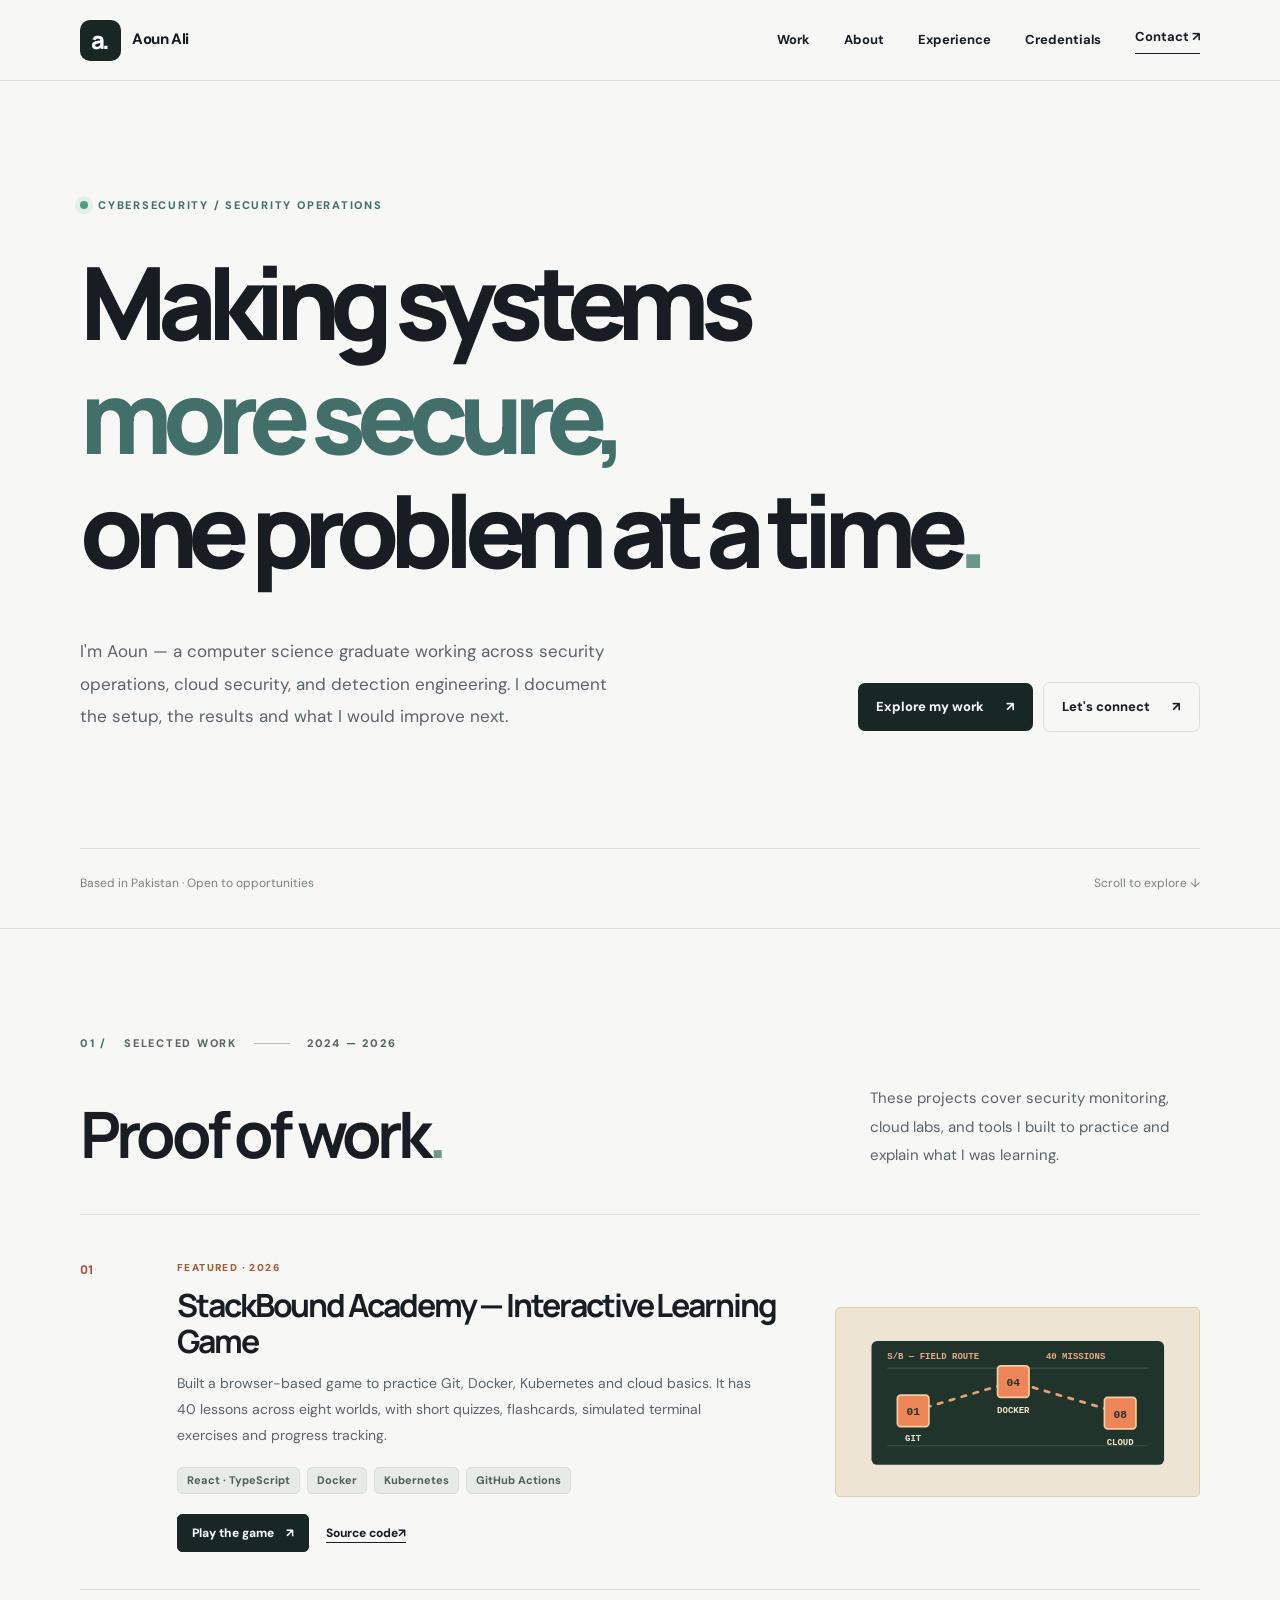
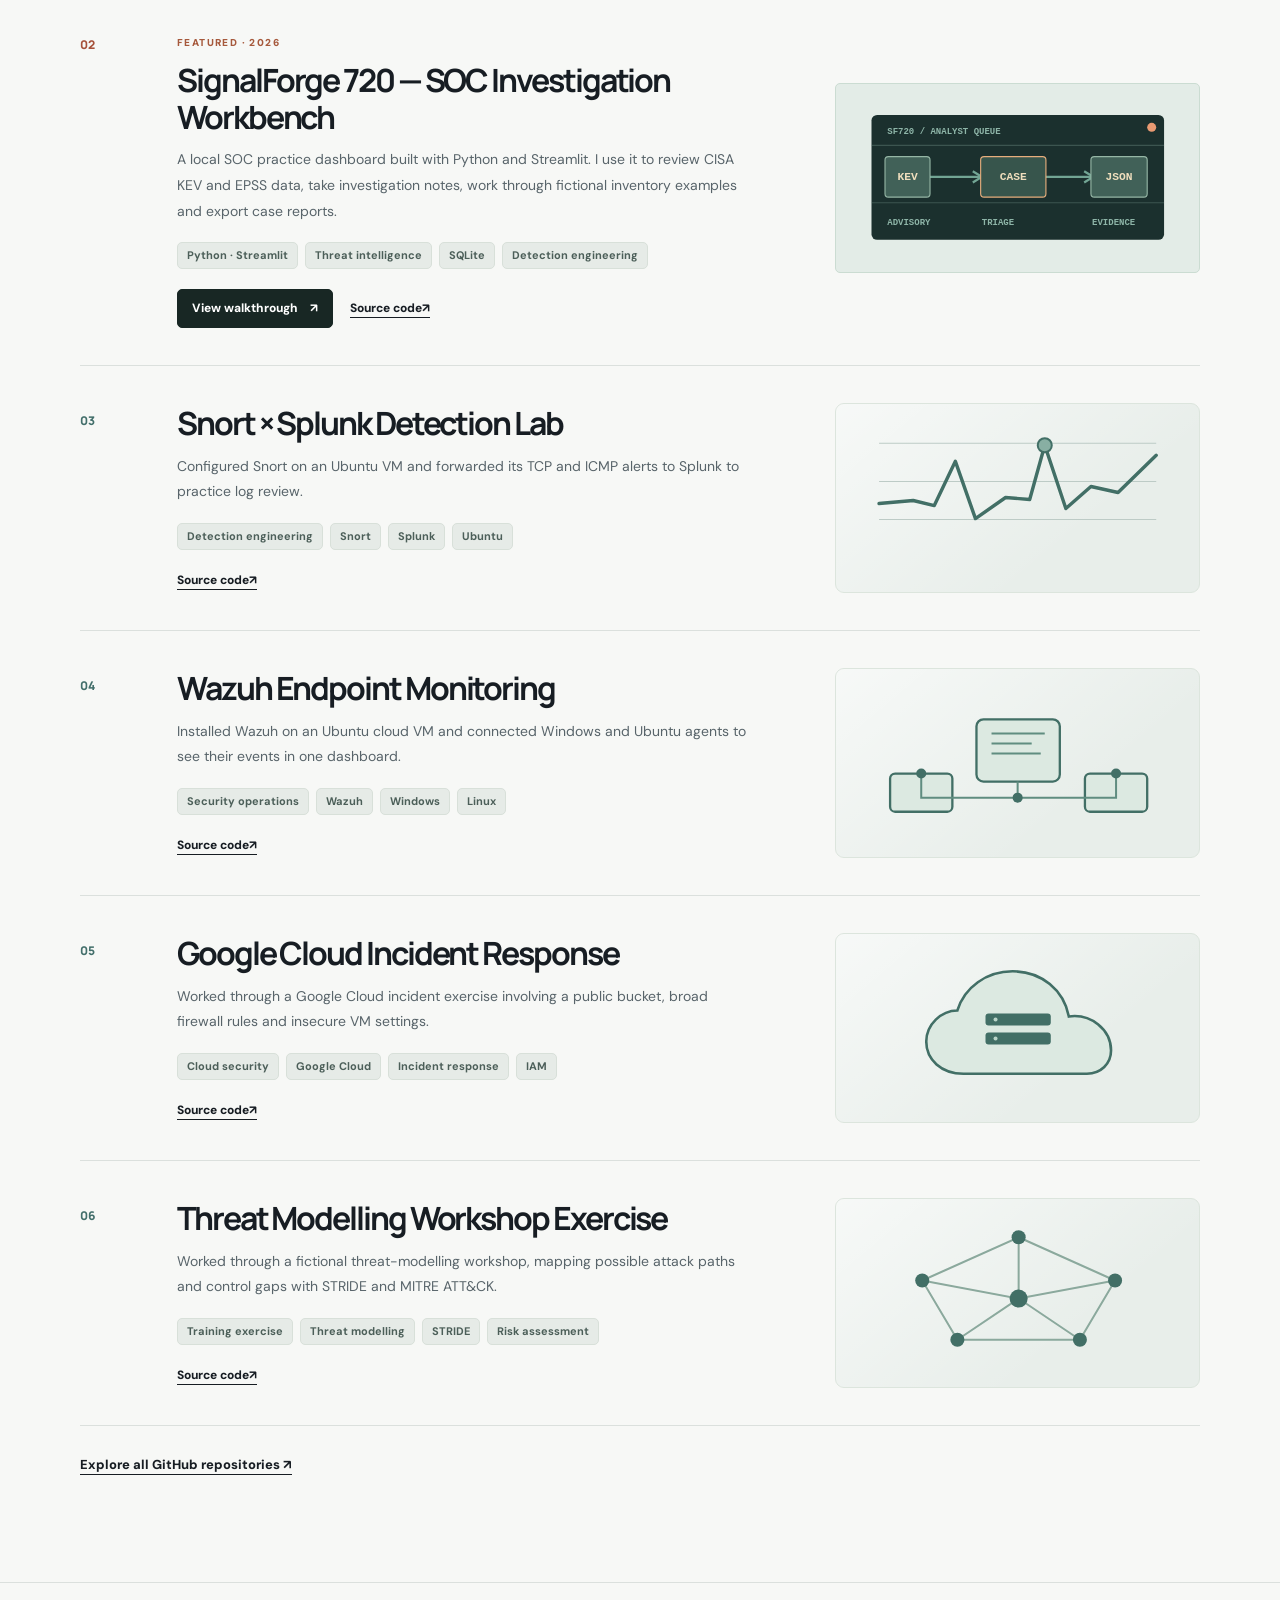
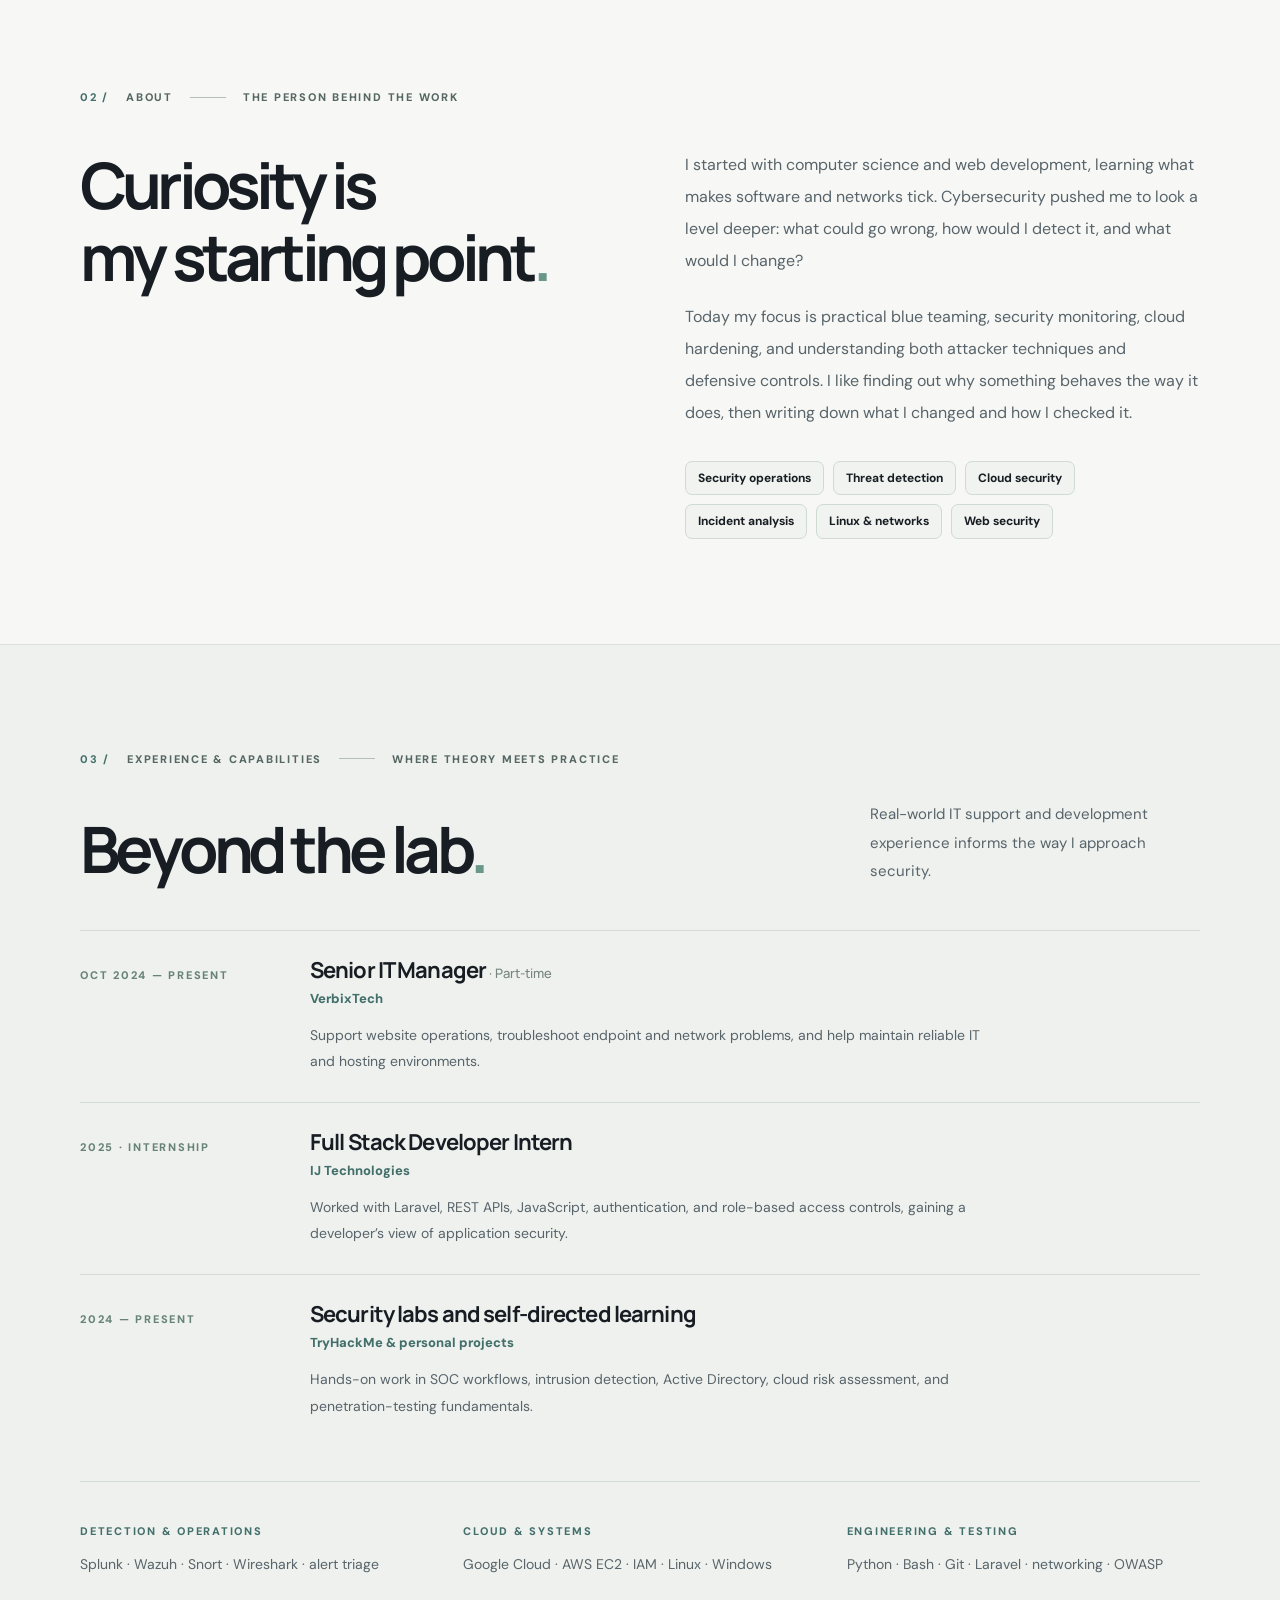
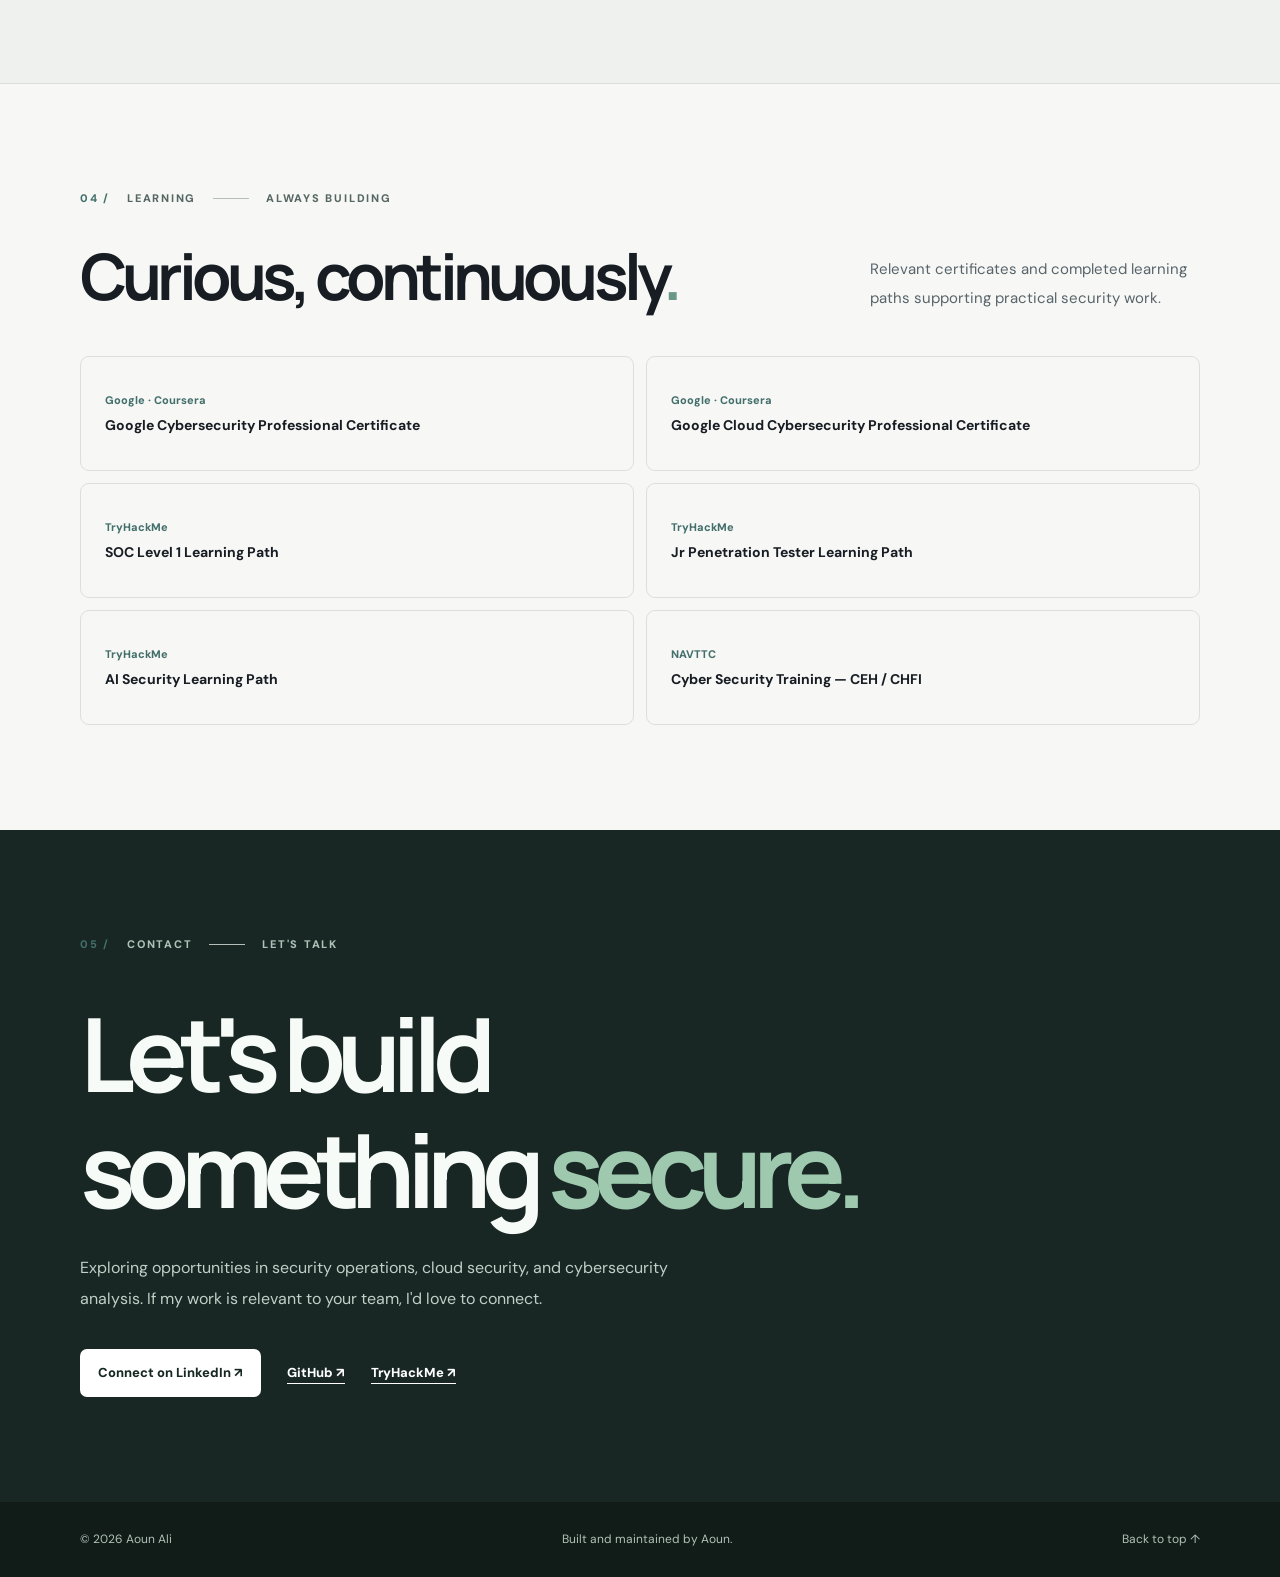
==== commit a7d8b06e: "Update portfolio documentation" ====
--- a/index.html
+++ b/index.html
@@ -23,7 +23,7 @@
 <div class="hero-foot"><span>Based in Pakistan · Open to opportunities</span><span>Scroll to explore <span aria-hidden="true">↓</span></span></div></section>
 <section class="section work-section" id="work"><div class="wrap"><div class="section-kicker"><span class="section-num">01 /</span> SELECTED WORK <span class="section-rule"></span> <span>2024 — 2026</span></div><div class="section-header"><h2>Proof of work<span class="period">.</span></h2><p>These projects cover security monitoring, cloud labs, and tools I built to practice and explain what I was learning.</p></div><div id="projects" class="projects" aria-label="Featured cybersecurity and engineering projects"></div><a class="text-link" href="https://github.com/aounali720?tab=repositories" target="_blank" rel="noopener noreferrer">Explore all GitHub repositories <span aria-hidden="true">↗</span></a></div></section>
 <section class="section" id="about"><div class="wrap"><div class="section-kicker"><span class="section-num">02 /</span> ABOUT <span class="section-rule"></span> THE PERSON BEHIND THE WORK</div><div class="about-grid"><div><h2>Curiosity is<br>my starting point<span class="period">.</span></h2></div><div class="prose"><p>I started with computer science and web development, learning what makes software and networks tick. Cybersecurity pushed me to look a level deeper: what could go wrong, how would I detect it, and what would I change?</p><p>Today my focus is practical blue teaming, security monitoring, cloud hardening, and understanding both attacker techniques and defensive controls. I like finding out why something behaves the way it does, then writing down what I changed and how I checked it.</p><div class="chips"><span>Security operations</span><span>Threat detection</span><span>Cloud security</span><span>Incident analysis</span><span>Linux &amp; networks</span><span>Web security</span></div></div></div></div></section>
-<section class="section tinted" id="experience"><div class="wrap"><div class="section-kicker"><span class="section-num">03 /</span> EXPERIENCE &amp; CAPABILITIES <span class="section-rule"></span> WHERE THEORY MEETS PRACTICE</div><div class="section-header"><h2>Beyond the lab<span class="period">.</span></h2><p>Real-world IT support and development experience informs the way I approach security.</p></div><div class="resume"><article><div class="resume-date">OCT 2024 — PRESENT</div><div><h3>IT Support <span class="qualification">· Part-time</span></h3><p class="company">VerbixTech</p><p>Support website operations, troubleshoot endpoint and network problems, and help maintain reliable IT and hosting environments.</p></div></article><article><div class="resume-date">2025 · INTERNSHIP</div><div><h3>Full Stack Developer Intern</h3><p class="company">IJ Technologies</p><p>Worked with Laravel, REST APIs, JavaScript, authentication, and role-based access controls, gaining a developer’s view of application security.</p></div></article><article><div class="resume-date">2024 — PRESENT</div><div><h3>Security labs and self-directed learning</h3><p class="company">TryHackMe &amp; personal projects</p><p>Hands-on work in SOC workflows, intrusion detection, Active Directory, cloud risk assessment, and penetration-testing fundamentals.</p></div></article></div>
+<section class="section tinted" id="experience"><div class="wrap"><div class="section-kicker"><span class="section-num">03 /</span> EXPERIENCE &amp; CAPABILITIES <span class="section-rule"></span> WHERE THEORY MEETS PRACTICE</div><div class="section-header"><h2>Beyond the lab<span class="period">.</span></h2><p>Real-world IT support and development experience informs the way I approach security.</p></div><div class="resume"><article><div class="resume-date">OCT 2024 — PRESENT</div><div><h3>Senior IT Manager <span class="qualification">· Part-time</span></h3><p class="company">VerbixTech</p><p>Support website operations, troubleshoot endpoint and network problems, and help maintain reliable IT and hosting environments.</p></div></article><article><div class="resume-date">2025 · INTERNSHIP</div><div><h3>Full Stack Developer Intern</h3><p class="company">IJ Technologies</p><p>Worked with Laravel, REST APIs, JavaScript, authentication, and role-based access controls, gaining a developer’s view of application security.</p></div></article><article><div class="resume-date">2024 — PRESENT</div><div><h3>Security labs and self-directed learning</h3><p class="company">TryHackMe &amp; personal projects</p><p>Hands-on work in SOC workflows, intrusion detection, Active Directory, cloud risk assessment, and penetration-testing fundamentals.</p></div></article></div>
 <div class="toolkit"><div><span class="mini-label">DETECTION &amp; OPERATIONS</span><p>Splunk · Wazuh · Snort · Wireshark · alert triage</p></div><div><span class="mini-label">CLOUD &amp; SYSTEMS</span><p>Google Cloud · AWS EC2 · IAM · Linux · Windows</p></div><div><span class="mini-label">ENGINEERING &amp; TESTING</span><p>Python · Bash · Git · Laravel · networking · OWASP</p></div></div></div></section>
 <section class="section" id="credentials"><div class="wrap"><div class="section-kicker"><span class="section-num">04 /</span> LEARNING <span class="section-rule"></span> ALWAYS BUILDING</div><div class="section-header"><h2>Curious, continuously<span class="period">.</span></h2><p>Relevant certificates and completed learning paths supporting practical security work.</p></div><div class="credentials" id="cert-list">
 <div><span>Google · Coursera</span><strong>Google Cybersecurity Professional Certificate</strong></div>
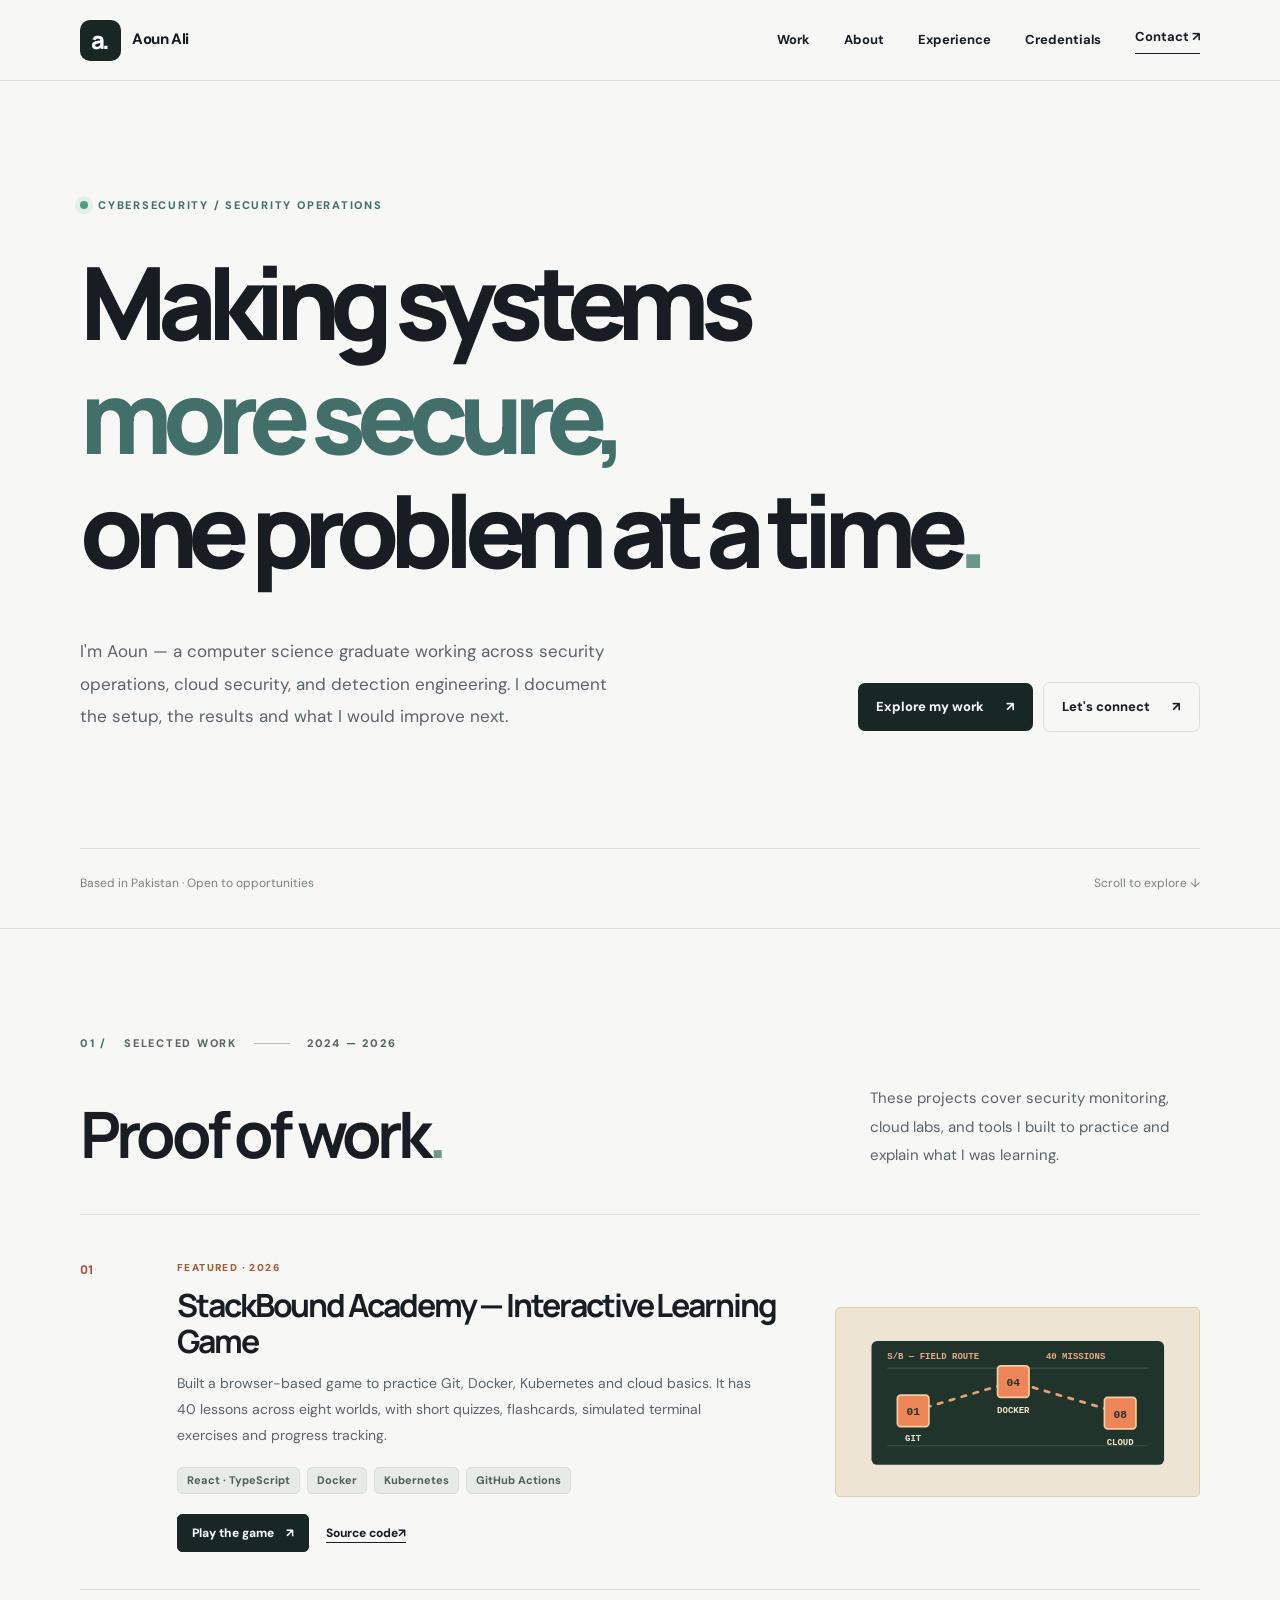
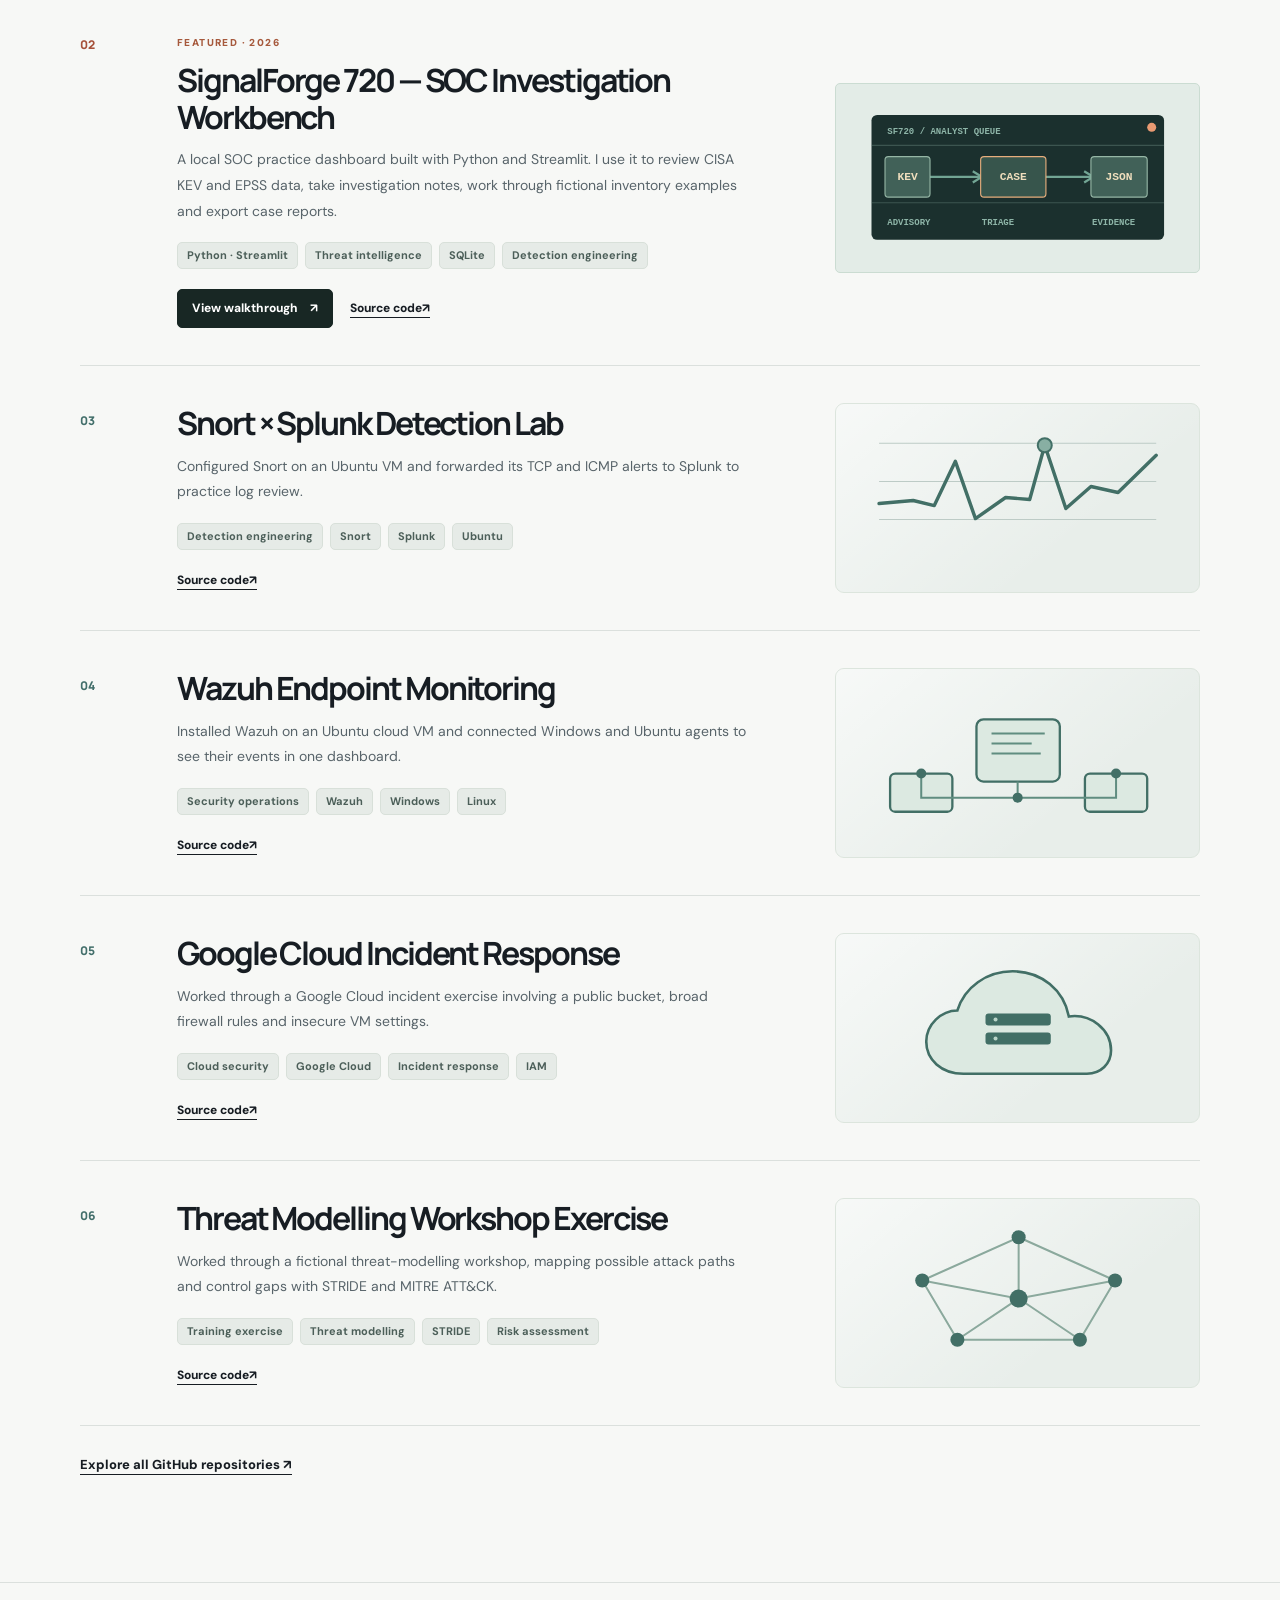
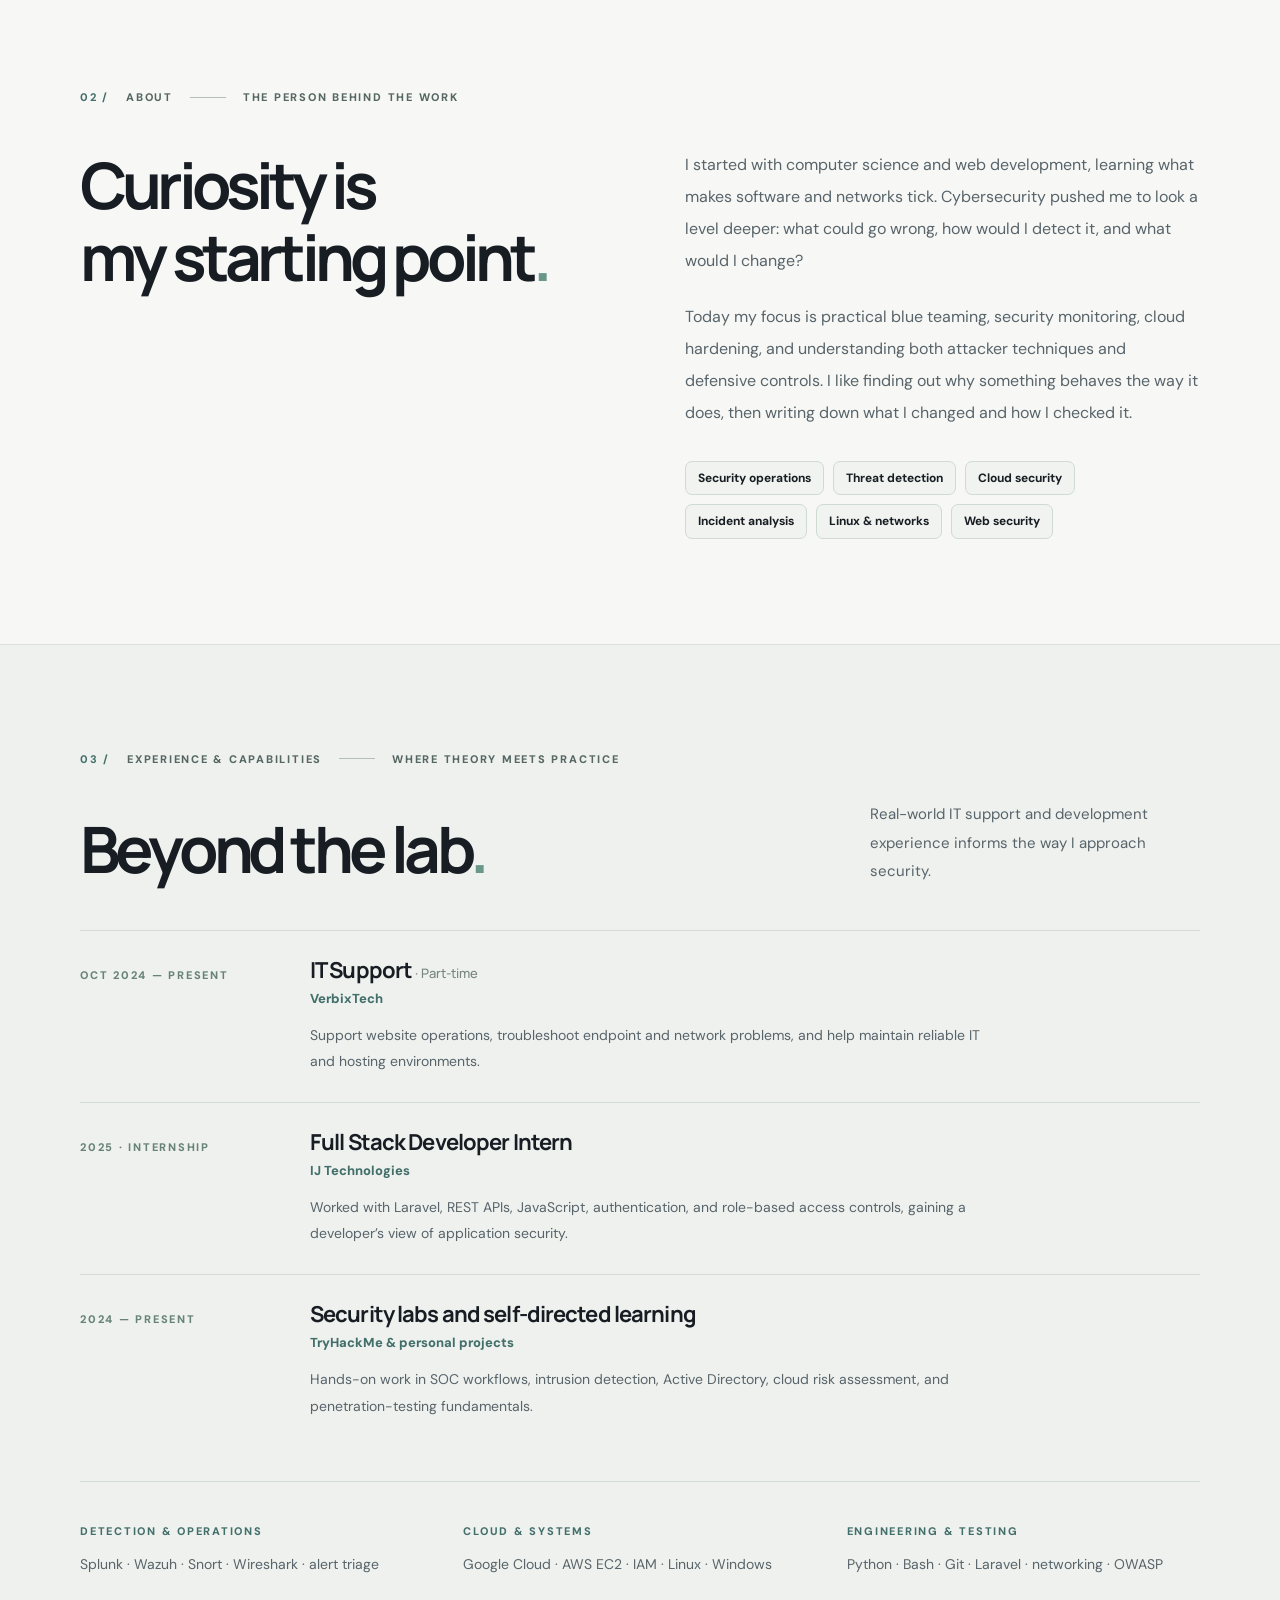
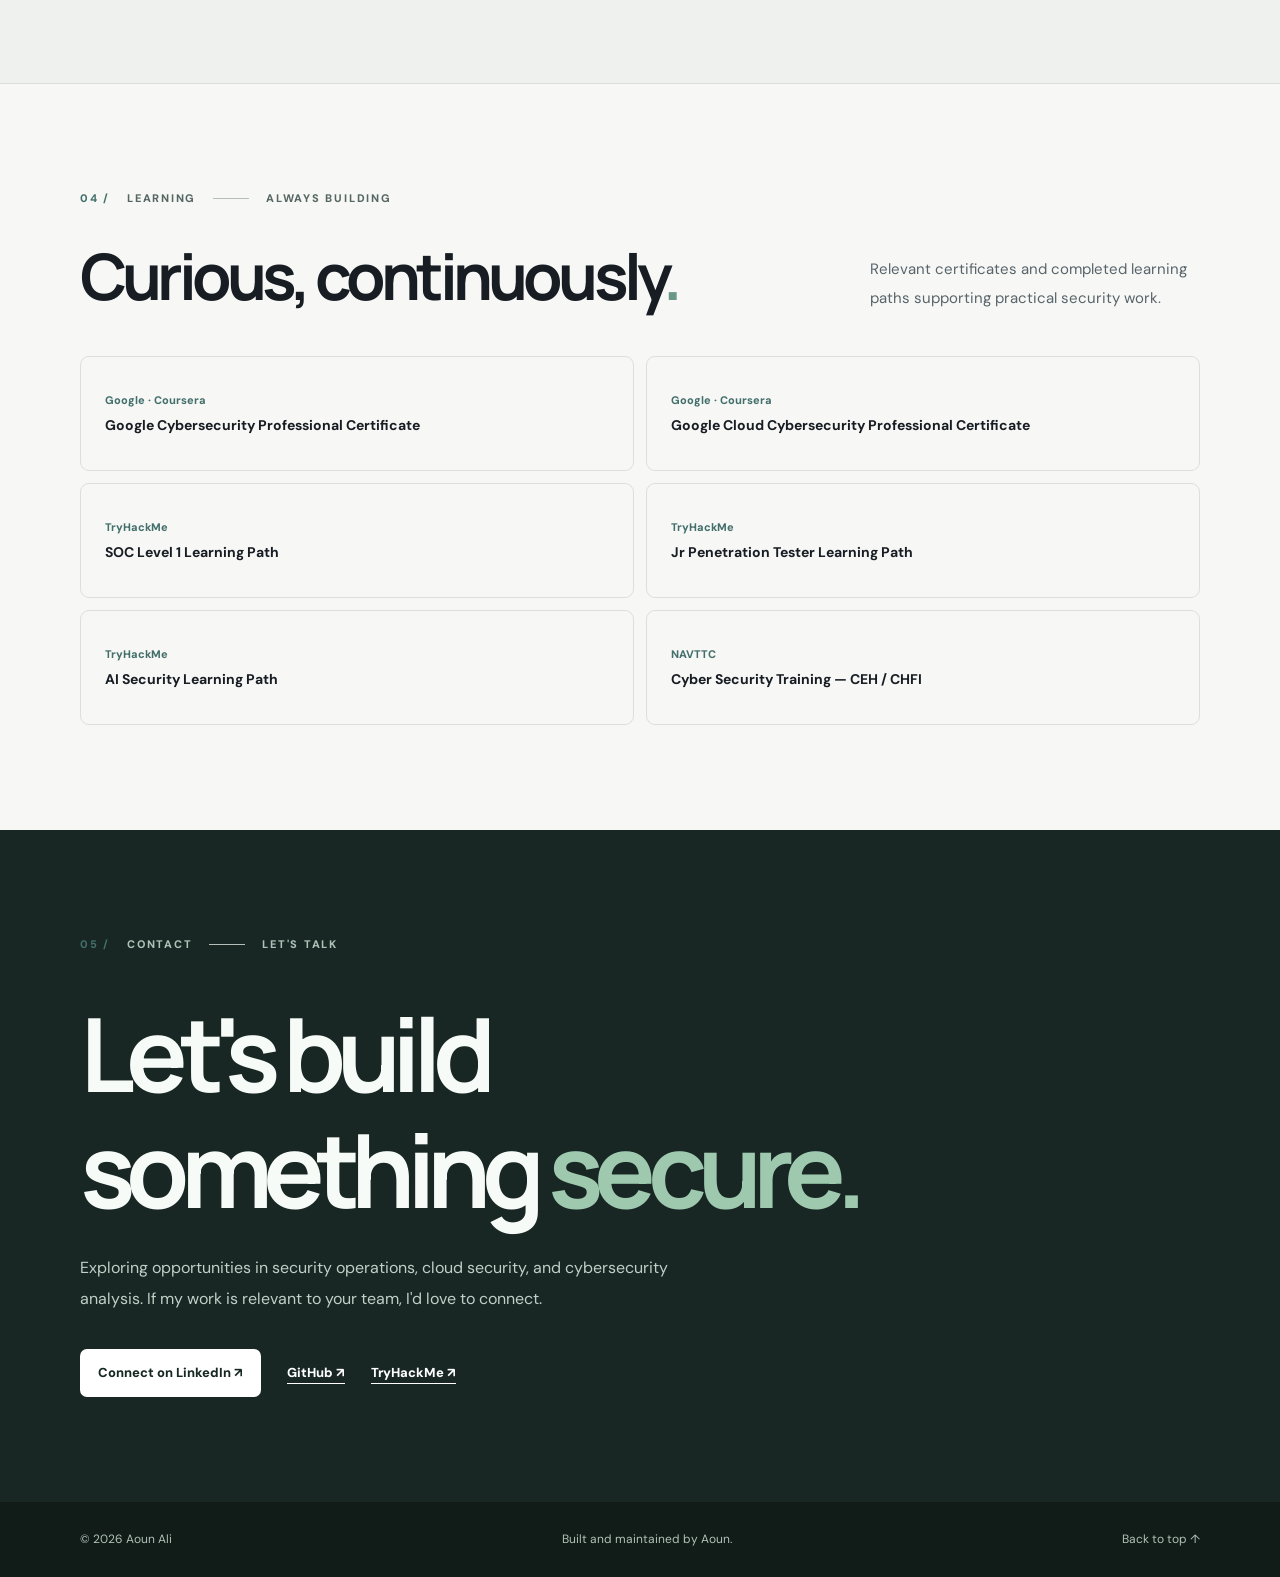
==== commit 6b8adc89: "content: update VerbixTech role title to IT Support" ====
--- a/index.html
+++ b/index.html
@@ -23,7 +23,7 @@
 <div class="hero-foot"><span>Based in Pakistan · Open to opportunities</span><span>Scroll to explore <span aria-hidden="true">↓</span></span></div></section>
 <section class="section work-section" id="work"><div class="wrap"><div class="section-kicker"><span class="section-num">01 /</span> SELECTED WORK <span class="section-rule"></span> <span>2024 — 2026</span></div><div class="section-header"><h2>Proof of work<span class="period">.</span></h2><p>These projects cover security monitoring, cloud labs, and tools I built to practice and explain what I was learning.</p></div><div id="projects" class="projects" aria-label="Featured cybersecurity and engineering projects"></div><a class="text-link" href="https://github.com/aounali720?tab=repositories" target="_blank" rel="noopener noreferrer">Explore all GitHub repositories <span aria-hidden="true">↗</span></a></div></section>
 <section class="section" id="about"><div class="wrap"><div class="section-kicker"><span class="section-num">02 /</span> ABOUT <span class="section-rule"></span> THE PERSON BEHIND THE WORK</div><div class="about-grid"><div><h2>Curiosity is<br>my starting point<span class="period">.</span></h2></div><div class="prose"><p>I started with computer science and web development, learning what makes software and networks tick. Cybersecurity pushed me to look a level deeper: what could go wrong, how would I detect it, and what would I change?</p><p>Today my focus is practical blue teaming, security monitoring, cloud hardening, and understanding both attacker techniques and defensive controls. I like finding out why something behaves the way it does, then writing down what I changed and how I checked it.</p><div class="chips"><span>Security operations</span><span>Threat detection</span><span>Cloud security</span><span>Incident analysis</span><span>Linux &amp; networks</span><span>Web security</span></div></div></div></div></section>
-<section class="section tinted" id="experience"><div class="wrap"><div class="section-kicker"><span class="section-num">03 /</span> EXPERIENCE &amp; CAPABILITIES <span class="section-rule"></span> WHERE THEORY MEETS PRACTICE</div><div class="section-header"><h2>Beyond the lab<span class="period">.</span></h2><p>Real-world IT support and development experience informs the way I approach security.</p></div><div class="resume"><article><div class="resume-date">OCT 2024 — PRESENT</div><div><h3>Senior IT Manager <span class="qualification">· Part-time</span></h3><p class="company">VerbixTech</p><p>Support website operations, troubleshoot endpoint and network problems, and help maintain reliable IT and hosting environments.</p></div></article><article><div class="resume-date">2025 · INTERNSHIP</div><div><h3>Full Stack Developer Intern</h3><p class="company">IJ Technologies</p><p>Worked with Laravel, REST APIs, JavaScript, authentication, and role-based access controls, gaining a developer’s view of application security.</p></div></article><article><div class="resume-date">2024 — PRESENT</div><div><h3>Security labs and self-directed learning</h3><p class="company">TryHackMe &amp; personal projects</p><p>Hands-on work in SOC workflows, intrusion detection, Active Directory, cloud risk assessment, and penetration-testing fundamentals.</p></div></article></div>
+<section class="section tinted" id="experience"><div class="wrap"><div class="section-kicker"><span class="section-num">03 /</span> EXPERIENCE &amp; CAPABILITIES <span class="section-rule"></span> WHERE THEORY MEETS PRACTICE</div><div class="section-header"><h2>Beyond the lab<span class="period">.</span></h2><p>Real-world IT support and development experience informs the way I approach security.</p></div><div class="resume"><article><div class="resume-date">OCT 2024 — PRESENT</div><div><h3>IT Support <span class="qualification">· Part-time</span></h3><p class="company">VerbixTech</p><p>Support website operations, troubleshoot endpoint and network problems, and help maintain reliable IT and hosting environments.</p></div></article><article><div class="resume-date">2025 · INTERNSHIP</div><div><h3>Full Stack Developer Intern</h3><p class="company">IJ Technologies</p><p>Worked with Laravel, REST APIs, JavaScript, authentication, and role-based access controls, gaining a developer’s view of application security.</p></div></article><article><div class="resume-date">2024 — PRESENT</div><div><h3>Security labs and self-directed learning</h3><p class="company">TryHackMe &amp; personal projects</p><p>Hands-on work in SOC workflows, intrusion detection, Active Directory, cloud risk assessment, and penetration-testing fundamentals.</p></div></article></div>
 <div class="toolkit"><div><span class="mini-label">DETECTION &amp; OPERATIONS</span><p>Splunk · Wazuh · Snort · Wireshark · alert triage</p></div><div><span class="mini-label">CLOUD &amp; SYSTEMS</span><p>Google Cloud · AWS EC2 · IAM · Linux · Windows</p></div><div><span class="mini-label">ENGINEERING &amp; TESTING</span><p>Python · Bash · Git · Laravel · networking · OWASP</p></div></div></div></section>
 <section class="section" id="credentials"><div class="wrap"><div class="section-kicker"><span class="section-num">04 /</span> LEARNING <span class="section-rule"></span> ALWAYS BUILDING</div><div class="section-header"><h2>Curious, continuously<span class="period">.</span></h2><p>Relevant certificates and completed learning paths supporting practical security work.</p></div><div class="credentials" id="cert-list">
 <div><span>Google · Coursera</span><strong>Google Cybersecurity Professional Certificate</strong></div>
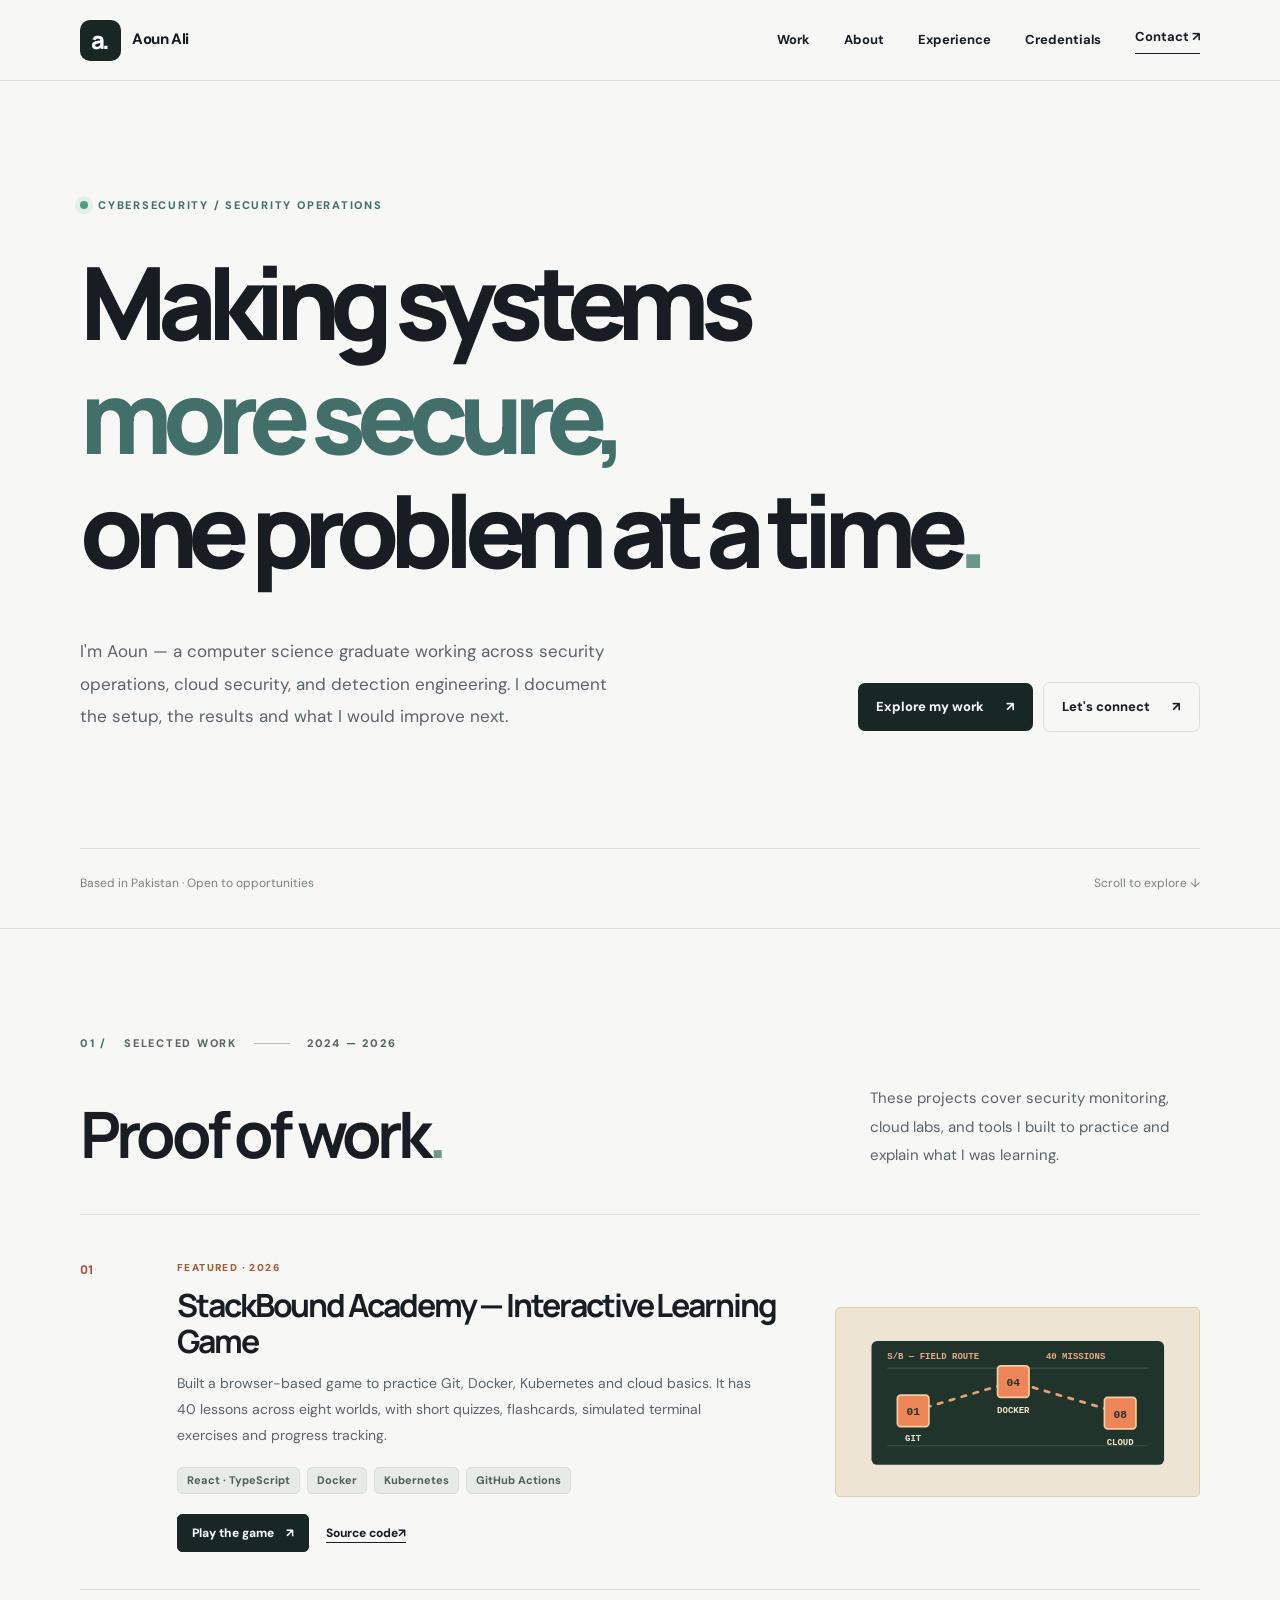
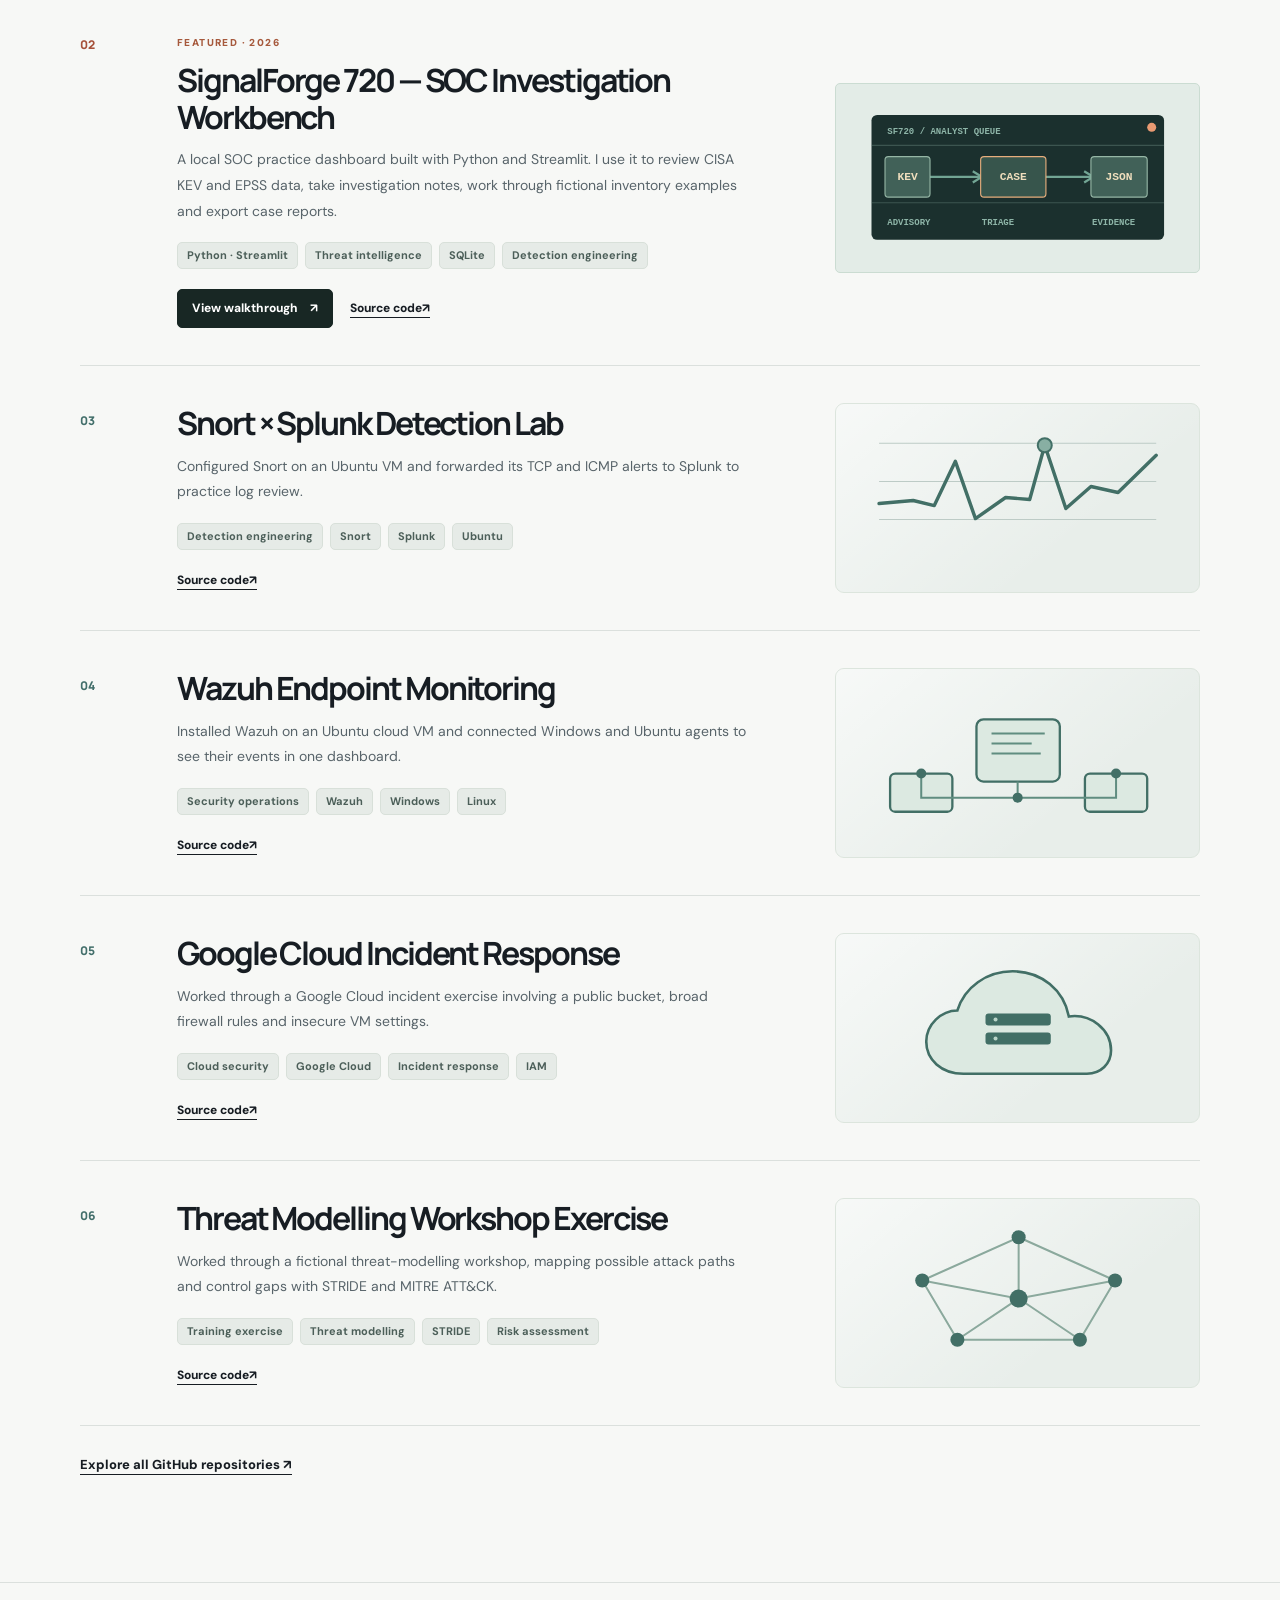
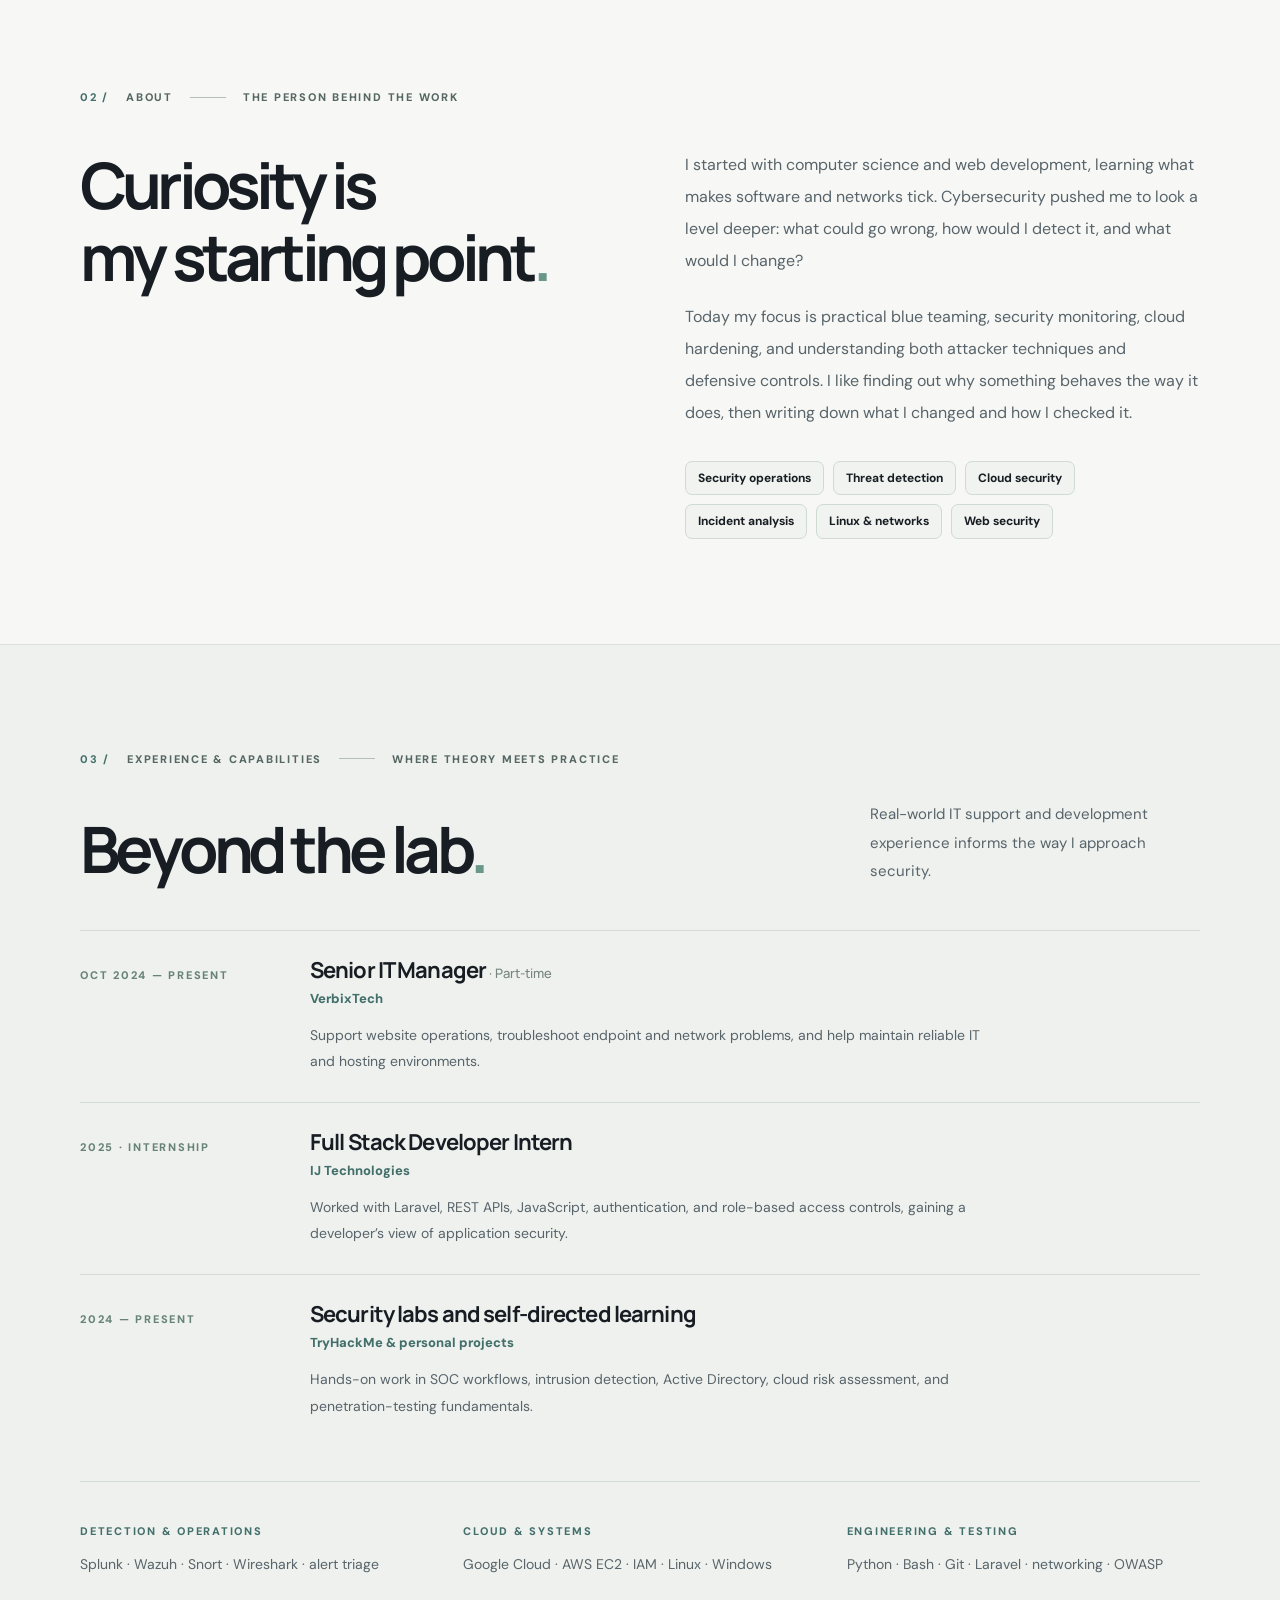
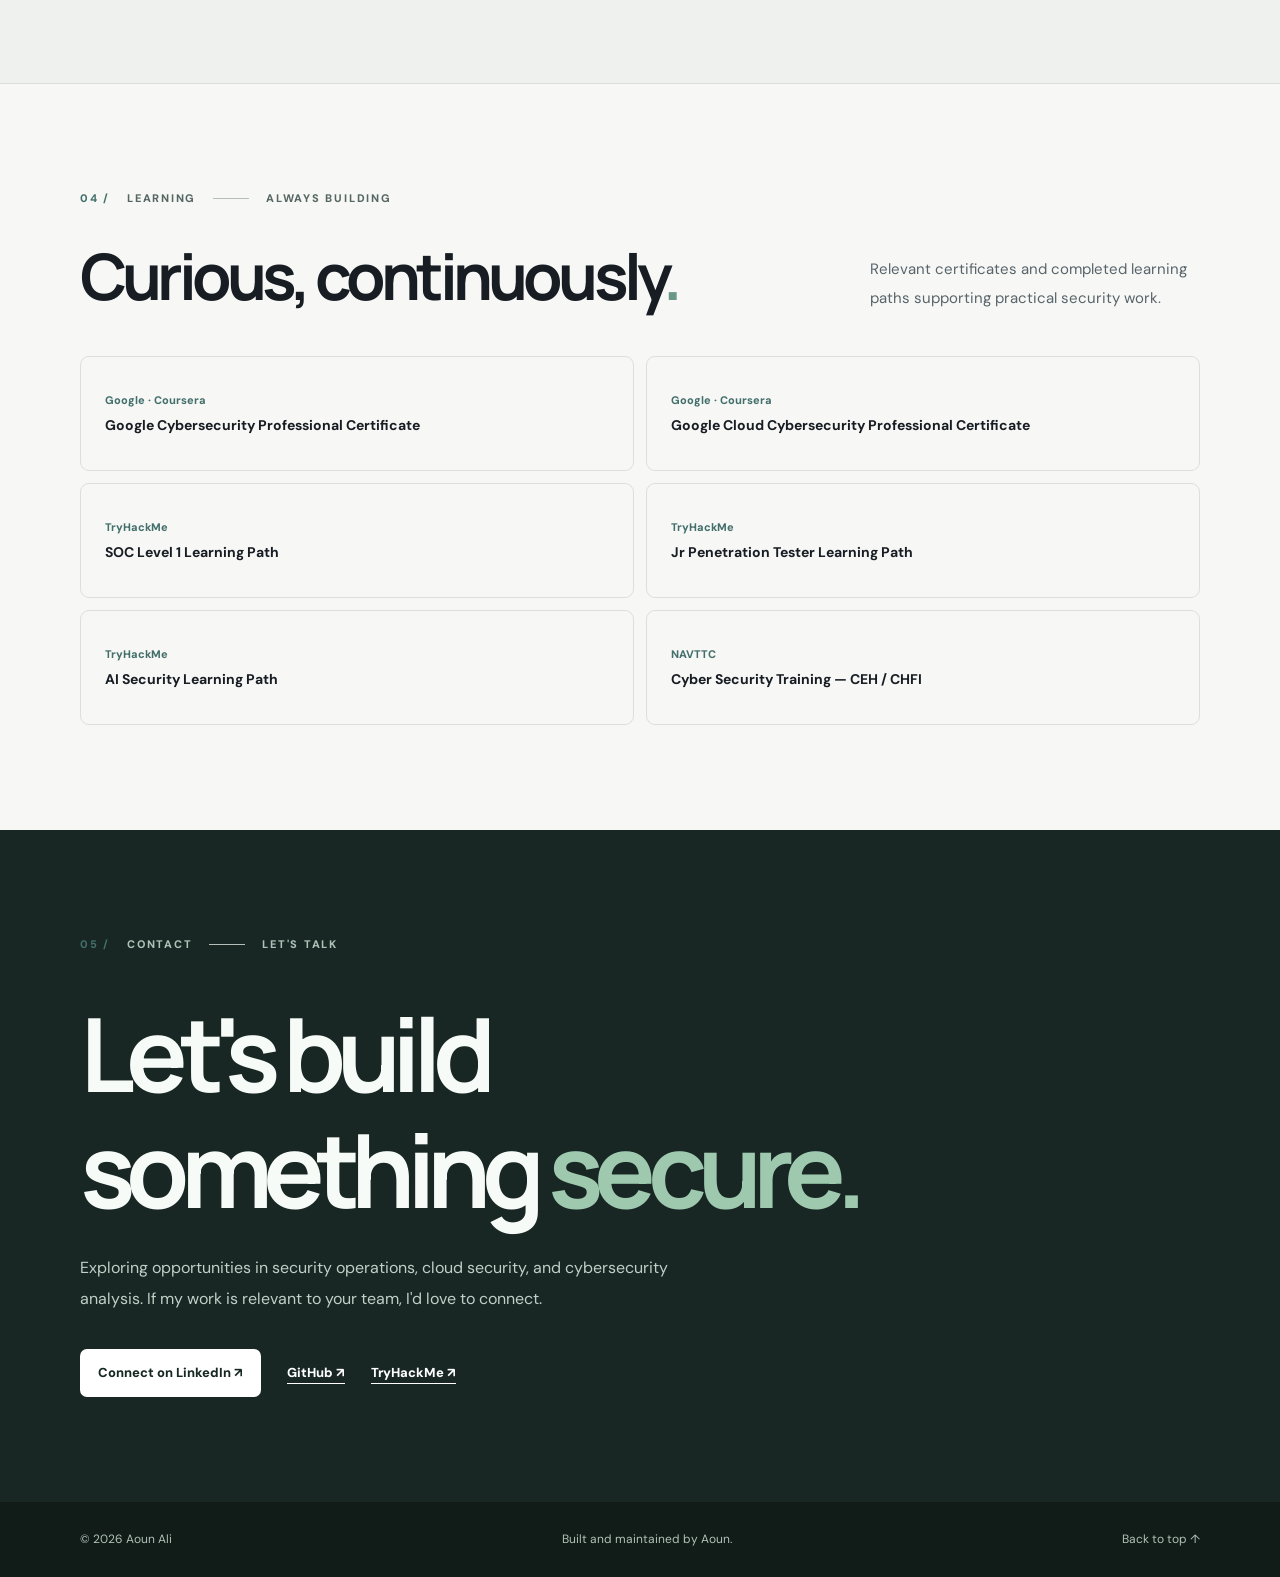
==== commit aec9c871: "Update portfolio documentation" ====
--- a/index.html
+++ b/index.html
@@ -23,7 +23,7 @@
 <div class="hero-foot"><span>Based in Pakistan · Open to opportunities</span><span>Scroll to explore <span aria-hidden="true">↓</span></span></div></section>
 <section class="section work-section" id="work"><div class="wrap"><div class="section-kicker"><span class="section-num">01 /</span> SELECTED WORK <span class="section-rule"></span> <span>2024 — 2026</span></div><div class="section-header"><h2>Proof of work<span class="period">.</span></h2><p>These projects cover security monitoring, cloud labs, and tools I built to practice and explain what I was learning.</p></div><div id="projects" class="projects" aria-label="Featured cybersecurity and engineering projects"></div><a class="text-link" href="https://github.com/aounali720?tab=repositories" target="_blank" rel="noopener noreferrer">Explore all GitHub repositories <span aria-hidden="true">↗</span></a></div></section>
 <section class="section" id="about"><div class="wrap"><div class="section-kicker"><span class="section-num">02 /</span> ABOUT <span class="section-rule"></span> THE PERSON BEHIND THE WORK</div><div class="about-grid"><div><h2>Curiosity is<br>my starting point<span class="period">.</span></h2></div><div class="prose"><p>I started with computer science and web development, learning what makes software and networks tick. Cybersecurity pushed me to look a level deeper: what could go wrong, how would I detect it, and what would I change?</p><p>Today my focus is practical blue teaming, security monitoring, cloud hardening, and understanding both attacker techniques and defensive controls. I like finding out why something behaves the way it does, then writing down what I changed and how I checked it.</p><div class="chips"><span>Security operations</span><span>Threat detection</span><span>Cloud security</span><span>Incident analysis</span><span>Linux &amp; networks</span><span>Web security</span></div></div></div></div></section>
-<section class="section tinted" id="experience"><div class="wrap"><div class="section-kicker"><span class="section-num">03 /</span> EXPERIENCE &amp; CAPABILITIES <span class="section-rule"></span> WHERE THEORY MEETS PRACTICE</div><div class="section-header"><h2>Beyond the lab<span class="period">.</span></h2><p>Real-world IT support and development experience informs the way I approach security.</p></div><div class="resume"><article><div class="resume-date">OCT 2024 — PRESENT</div><div><h3>IT Support <span class="qualification">· Part-time</span></h3><p class="company">VerbixTech</p><p>Support website operations, troubleshoot endpoint and network problems, and help maintain reliable IT and hosting environments.</p></div></article><article><div class="resume-date">2025 · INTERNSHIP</div><div><h3>Full Stack Developer Intern</h3><p class="company">IJ Technologies</p><p>Worked with Laravel, REST APIs, JavaScript, authentication, and role-based access controls, gaining a developer’s view of application security.</p></div></article><article><div class="resume-date">2024 — PRESENT</div><div><h3>Security labs and self-directed learning</h3><p class="company">TryHackMe &amp; personal projects</p><p>Hands-on work in SOC workflows, intrusion detection, Active Directory, cloud risk assessment, and penetration-testing fundamentals.</p></div></article></div>
+<section class="section tinted" id="experience"><div class="wrap"><div class="section-kicker"><span class="section-num">03 /</span> EXPERIENCE &amp; CAPABILITIES <span class="section-rule"></span> WHERE THEORY MEETS PRACTICE</div><div class="section-header"><h2>Beyond the lab<span class="period">.</span></h2><p>Real-world IT support and development experience informs the way I approach security.</p></div><div class="resume"><article><div class="resume-date">OCT 2024 — PRESENT</div><div><h3>Senior IT Manager <span class="qualification">· Part-time</span></h3><p class="company">VerbixTech</p><p>Support website operations, troubleshoot endpoint and network problems, and help maintain reliable IT and hosting environments.</p></div></article><article><div class="resume-date">2025 · INTERNSHIP</div><div><h3>Full Stack Developer Intern</h3><p class="company">IJ Technologies</p><p>Worked with Laravel, REST APIs, JavaScript, authentication, and role-based access controls, gaining a developer’s view of application security.</p></div></article><article><div class="resume-date">2024 — PRESENT</div><div><h3>Security labs and self-directed learning</h3><p class="company">TryHackMe &amp; personal projects</p><p>Hands-on work in SOC workflows, intrusion detection, Active Directory, cloud risk assessment, and penetration-testing fundamentals.</p></div></article></div>
 <div class="toolkit"><div><span class="mini-label">DETECTION &amp; OPERATIONS</span><p>Splunk · Wazuh · Snort · Wireshark · alert triage</p></div><div><span class="mini-label">CLOUD &amp; SYSTEMS</span><p>Google Cloud · AWS EC2 · IAM · Linux · Windows</p></div><div><span class="mini-label">ENGINEERING &amp; TESTING</span><p>Python · Bash · Git · Laravel · networking · OWASP</p></div></div></div></section>
 <section class="section" id="credentials"><div class="wrap"><div class="section-kicker"><span class="section-num">04 /</span> LEARNING <span class="section-rule"></span> ALWAYS BUILDING</div><div class="section-header"><h2>Curious, continuously<span class="period">.</span></h2><p>Relevant certificates and completed learning paths supporting practical security work.</p></div><div class="credentials" id="cert-list">
 <div><span>Google · Coursera</span><strong>Google Cybersecurity Professional Certificate</strong></div>
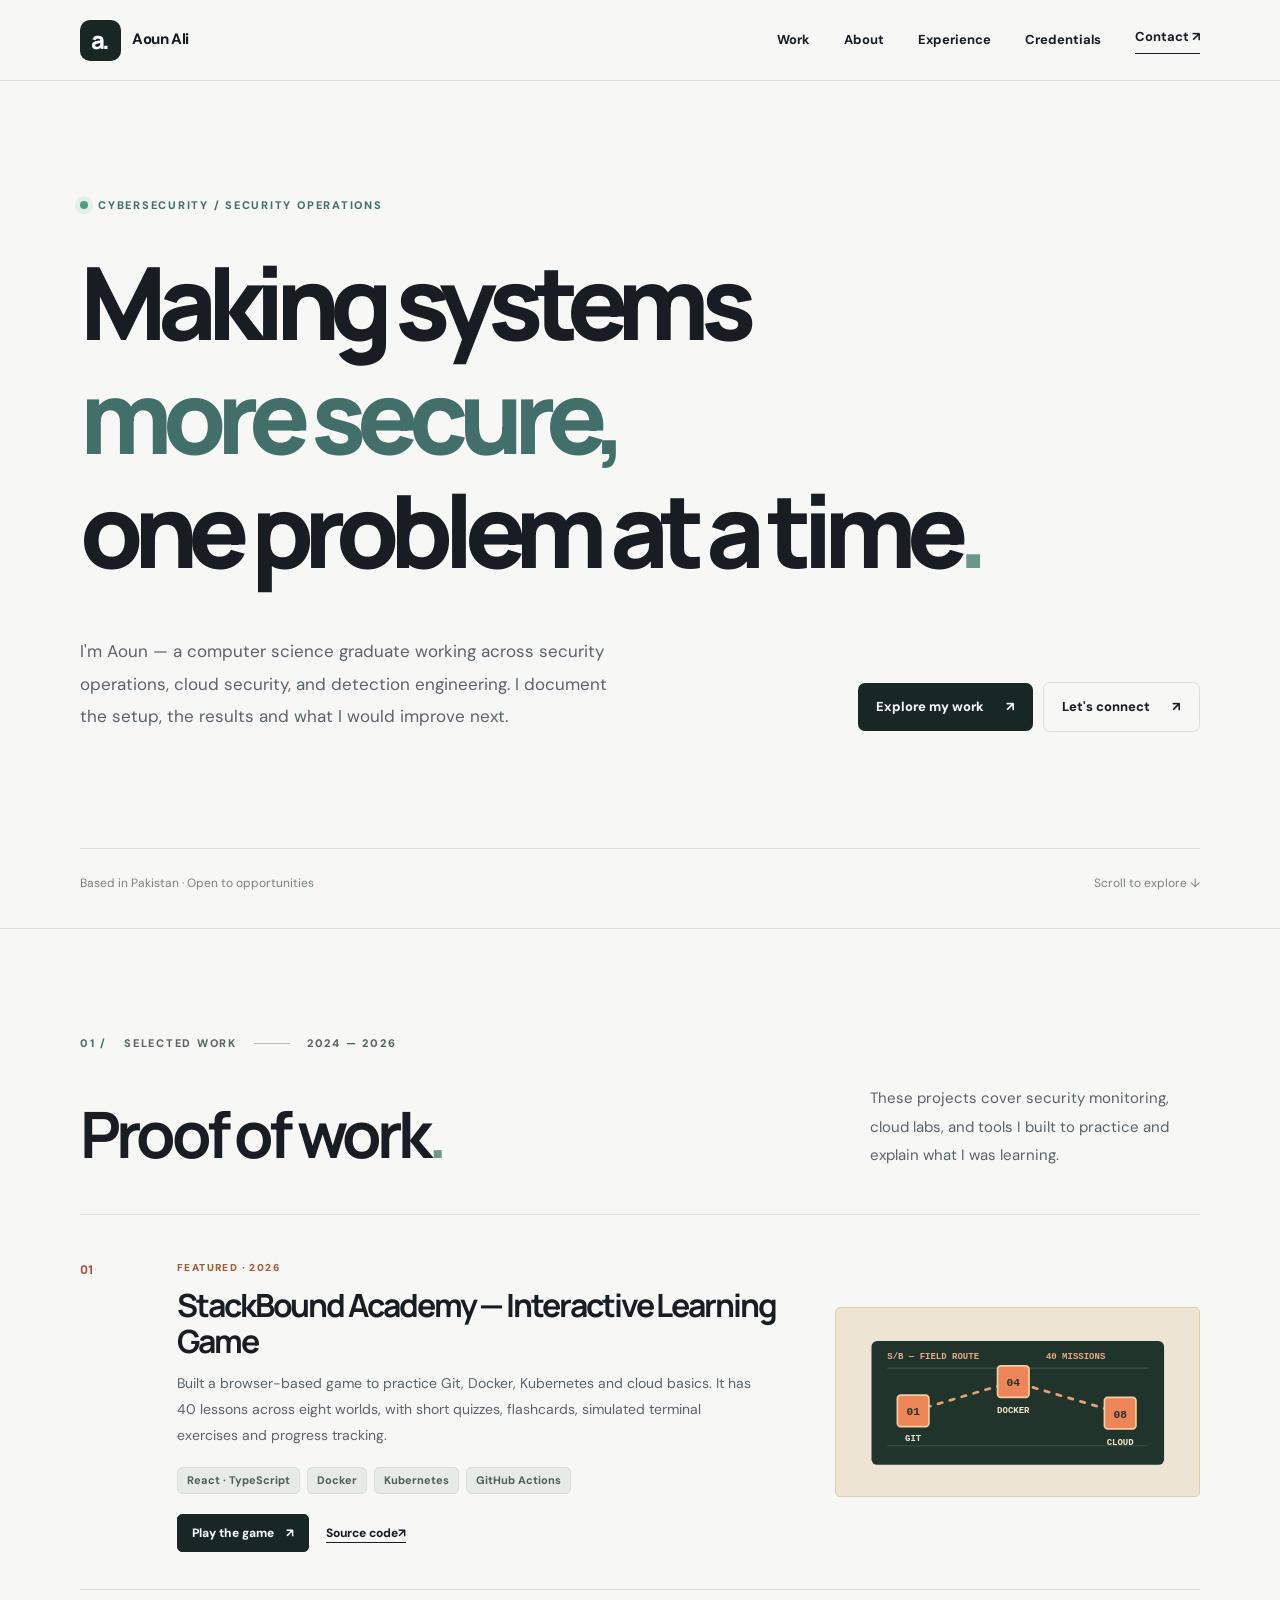
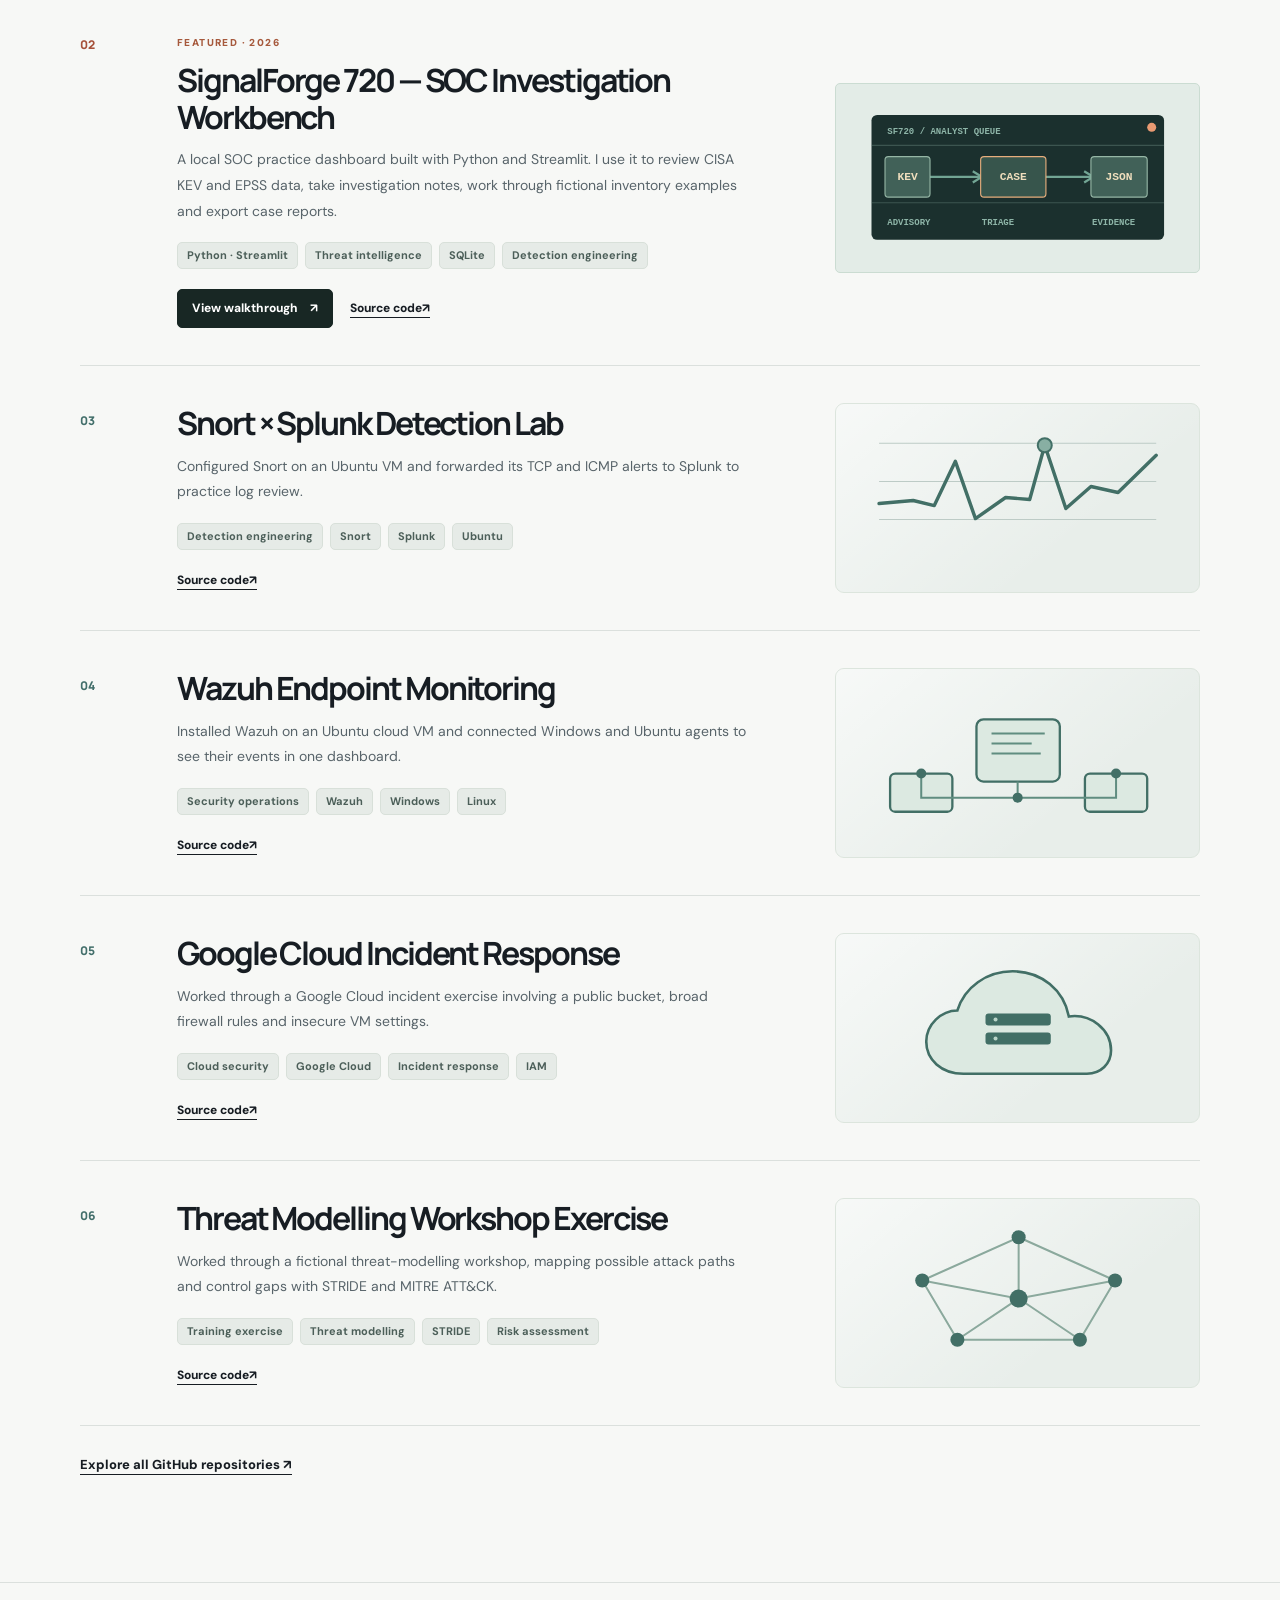
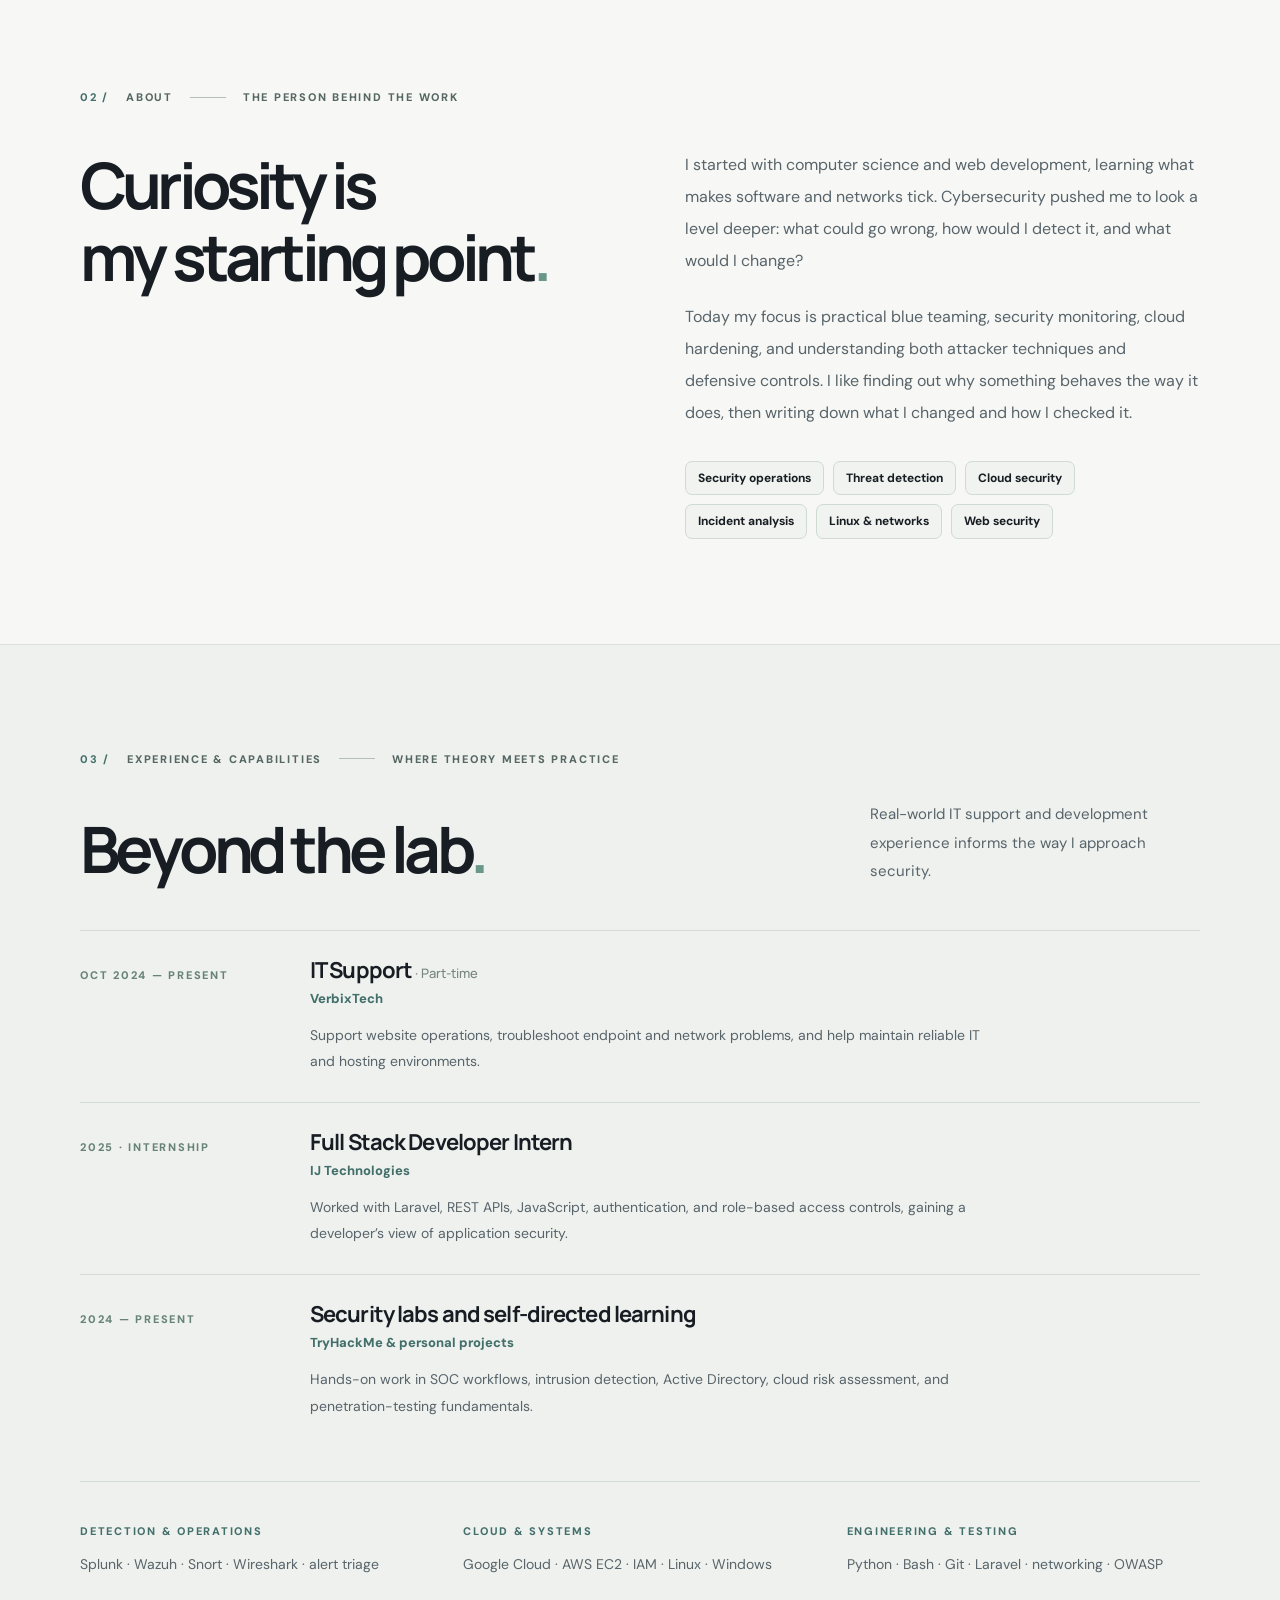
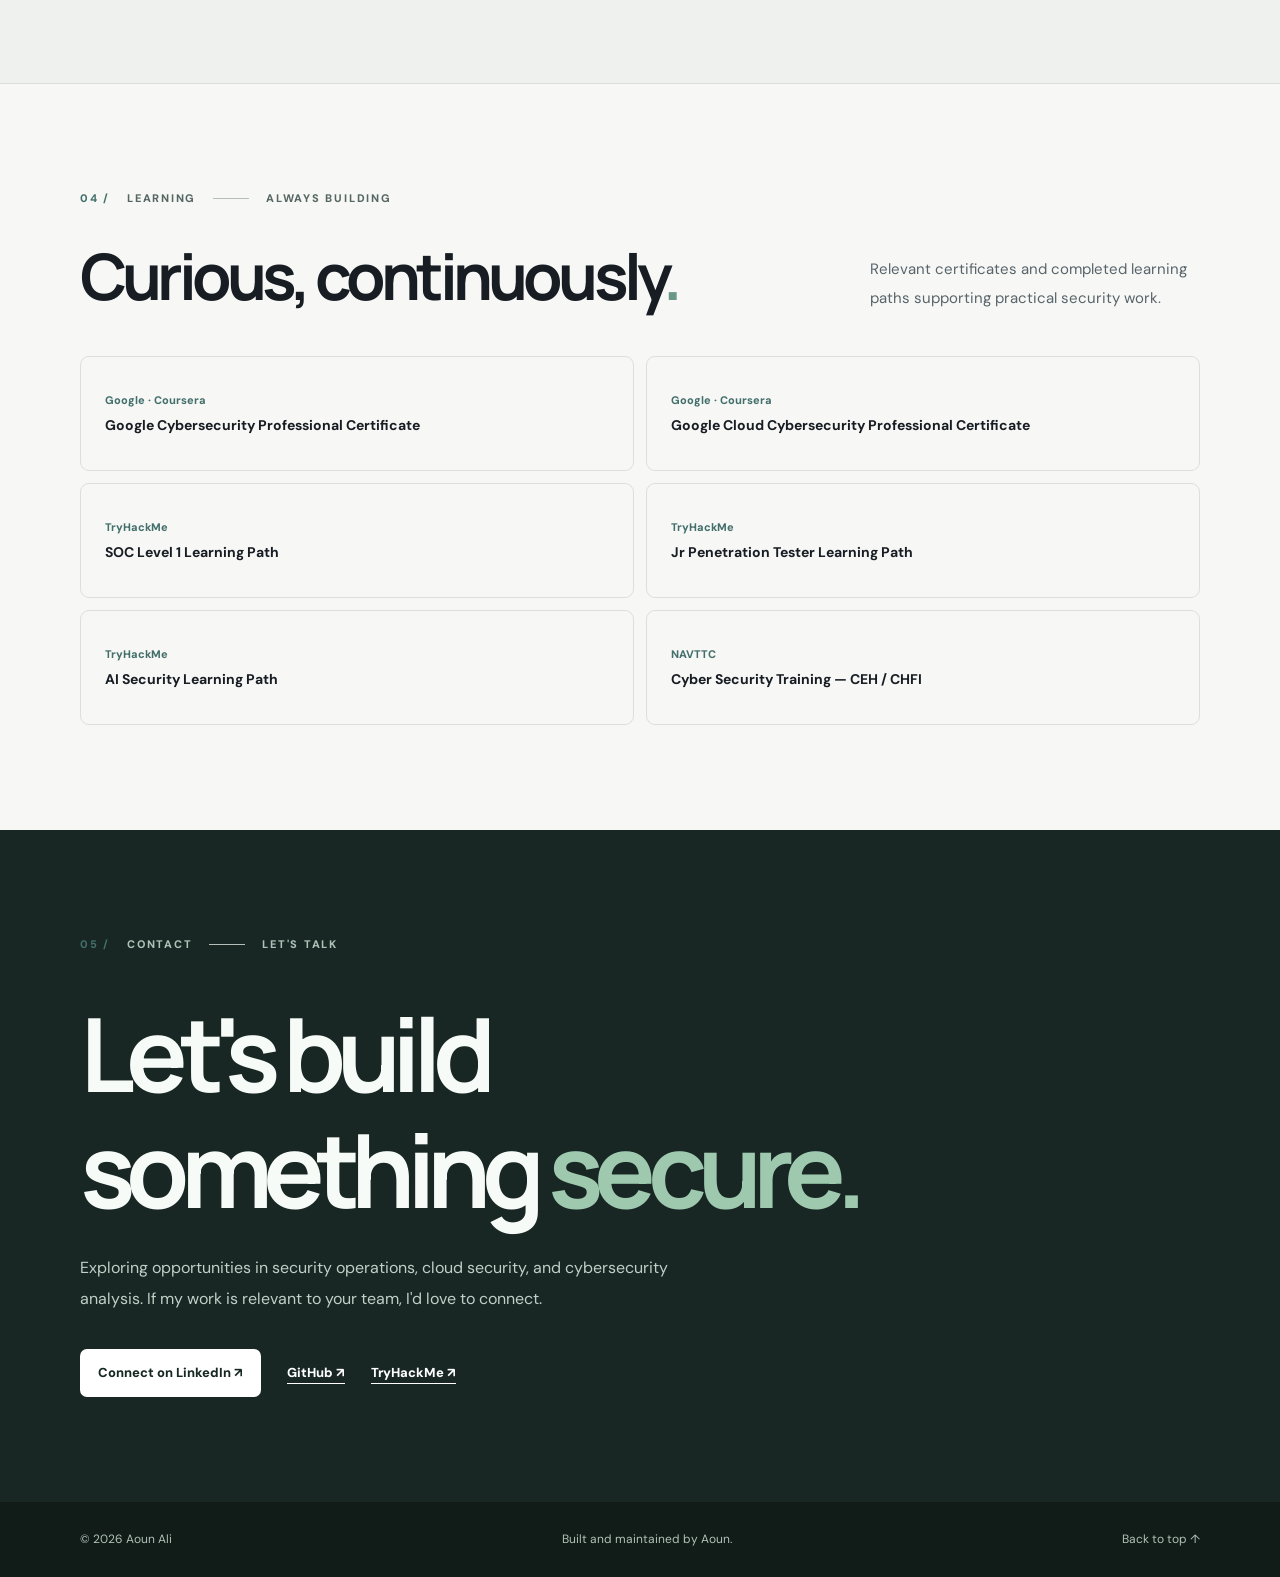
==== commit 799c5452: "content: update VerbixTech role title to IT Support" ====
--- a/index.html
+++ b/index.html
@@ -23,7 +23,7 @@
 <div class="hero-foot"><span>Based in Pakistan · Open to opportunities</span><span>Scroll to explore <span aria-hidden="true">↓</span></span></div></section>
 <section class="section work-section" id="work"><div class="wrap"><div class="section-kicker"><span class="section-num">01 /</span> SELECTED WORK <span class="section-rule"></span> <span>2024 — 2026</span></div><div class="section-header"><h2>Proof of work<span class="period">.</span></h2><p>These projects cover security monitoring, cloud labs, and tools I built to practice and explain what I was learning.</p></div><div id="projects" class="projects" aria-label="Featured cybersecurity and engineering projects"></div><a class="text-link" href="https://github.com/aounali720?tab=repositories" target="_blank" rel="noopener noreferrer">Explore all GitHub repositories <span aria-hidden="true">↗</span></a></div></section>
 <section class="section" id="about"><div class="wrap"><div class="section-kicker"><span class="section-num">02 /</span> ABOUT <span class="section-rule"></span> THE PERSON BEHIND THE WORK</div><div class="about-grid"><div><h2>Curiosity is<br>my starting point<span class="period">.</span></h2></div><div class="prose"><p>I started with computer science and web development, learning what makes software and networks tick. Cybersecurity pushed me to look a level deeper: what could go wrong, how would I detect it, and what would I change?</p><p>Today my focus is practical blue teaming, security monitoring, cloud hardening, and understanding both attacker techniques and defensive controls. I like finding out why something behaves the way it does, then writing down what I changed and how I checked it.</p><div class="chips"><span>Security operations</span><span>Threat detection</span><span>Cloud security</span><span>Incident analysis</span><span>Linux &amp; networks</span><span>Web security</span></div></div></div></div></section>
-<section class="section tinted" id="experience"><div class="wrap"><div class="section-kicker"><span class="section-num">03 /</span> EXPERIENCE &amp; CAPABILITIES <span class="section-rule"></span> WHERE THEORY MEETS PRACTICE</div><div class="section-header"><h2>Beyond the lab<span class="period">.</span></h2><p>Real-world IT support and development experience informs the way I approach security.</p></div><div class="resume"><article><div class="resume-date">OCT 2024 — PRESENT</div><div><h3>Senior IT Manager <span class="qualification">· Part-time</span></h3><p class="company">VerbixTech</p><p>Support website operations, troubleshoot endpoint and network problems, and help maintain reliable IT and hosting environments.</p></div></article><article><div class="resume-date">2025 · INTERNSHIP</div><div><h3>Full Stack Developer Intern</h3><p class="company">IJ Technologies</p><p>Worked with Laravel, REST APIs, JavaScript, authentication, and role-based access controls, gaining a developer’s view of application security.</p></div></article><article><div class="resume-date">2024 — PRESENT</div><div><h3>Security labs and self-directed learning</h3><p class="company">TryHackMe &amp; personal projects</p><p>Hands-on work in SOC workflows, intrusion detection, Active Directory, cloud risk assessment, and penetration-testing fundamentals.</p></div></article></div>
+<section class="section tinted" id="experience"><div class="wrap"><div class="section-kicker"><span class="section-num">03 /</span> EXPERIENCE &amp; CAPABILITIES <span class="section-rule"></span> WHERE THEORY MEETS PRACTICE</div><div class="section-header"><h2>Beyond the lab<span class="period">.</span></h2><p>Real-world IT support and development experience informs the way I approach security.</p></div><div class="resume"><article><div class="resume-date">OCT 2024 — PRESENT</div><div><h3>IT Support <span class="qualification">· Part-time</span></h3><p class="company">VerbixTech</p><p>Support website operations, troubleshoot endpoint and network problems, and help maintain reliable IT and hosting environments.</p></div></article><article><div class="resume-date">2025 · INTERNSHIP</div><div><h3>Full Stack Developer Intern</h3><p class="company">IJ Technologies</p><p>Worked with Laravel, REST APIs, JavaScript, authentication, and role-based access controls, gaining a developer’s view of application security.</p></div></article><article><div class="resume-date">2024 — PRESENT</div><div><h3>Security labs and self-directed learning</h3><p class="company">TryHackMe &amp; personal projects</p><p>Hands-on work in SOC workflows, intrusion detection, Active Directory, cloud risk assessment, and penetration-testing fundamentals.</p></div></article></div>
 <div class="toolkit"><div><span class="mini-label">DETECTION &amp; OPERATIONS</span><p>Splunk · Wazuh · Snort · Wireshark · alert triage</p></div><div><span class="mini-label">CLOUD &amp; SYSTEMS</span><p>Google Cloud · AWS EC2 · IAM · Linux · Windows</p></div><div><span class="mini-label">ENGINEERING &amp; TESTING</span><p>Python · Bash · Git · Laravel · networking · OWASP</p></div></div></div></section>
 <section class="section" id="credentials"><div class="wrap"><div class="section-kicker"><span class="section-num">04 /</span> LEARNING <span class="section-rule"></span> ALWAYS BUILDING</div><div class="section-header"><h2>Curious, continuously<span class="period">.</span></h2><p>Relevant certificates and completed learning paths supporting practical security work.</p></div><div class="credentials" id="cert-list">
 <div><span>Google · Coursera</span><strong>Google Cybersecurity Professional Certificate</strong></div>
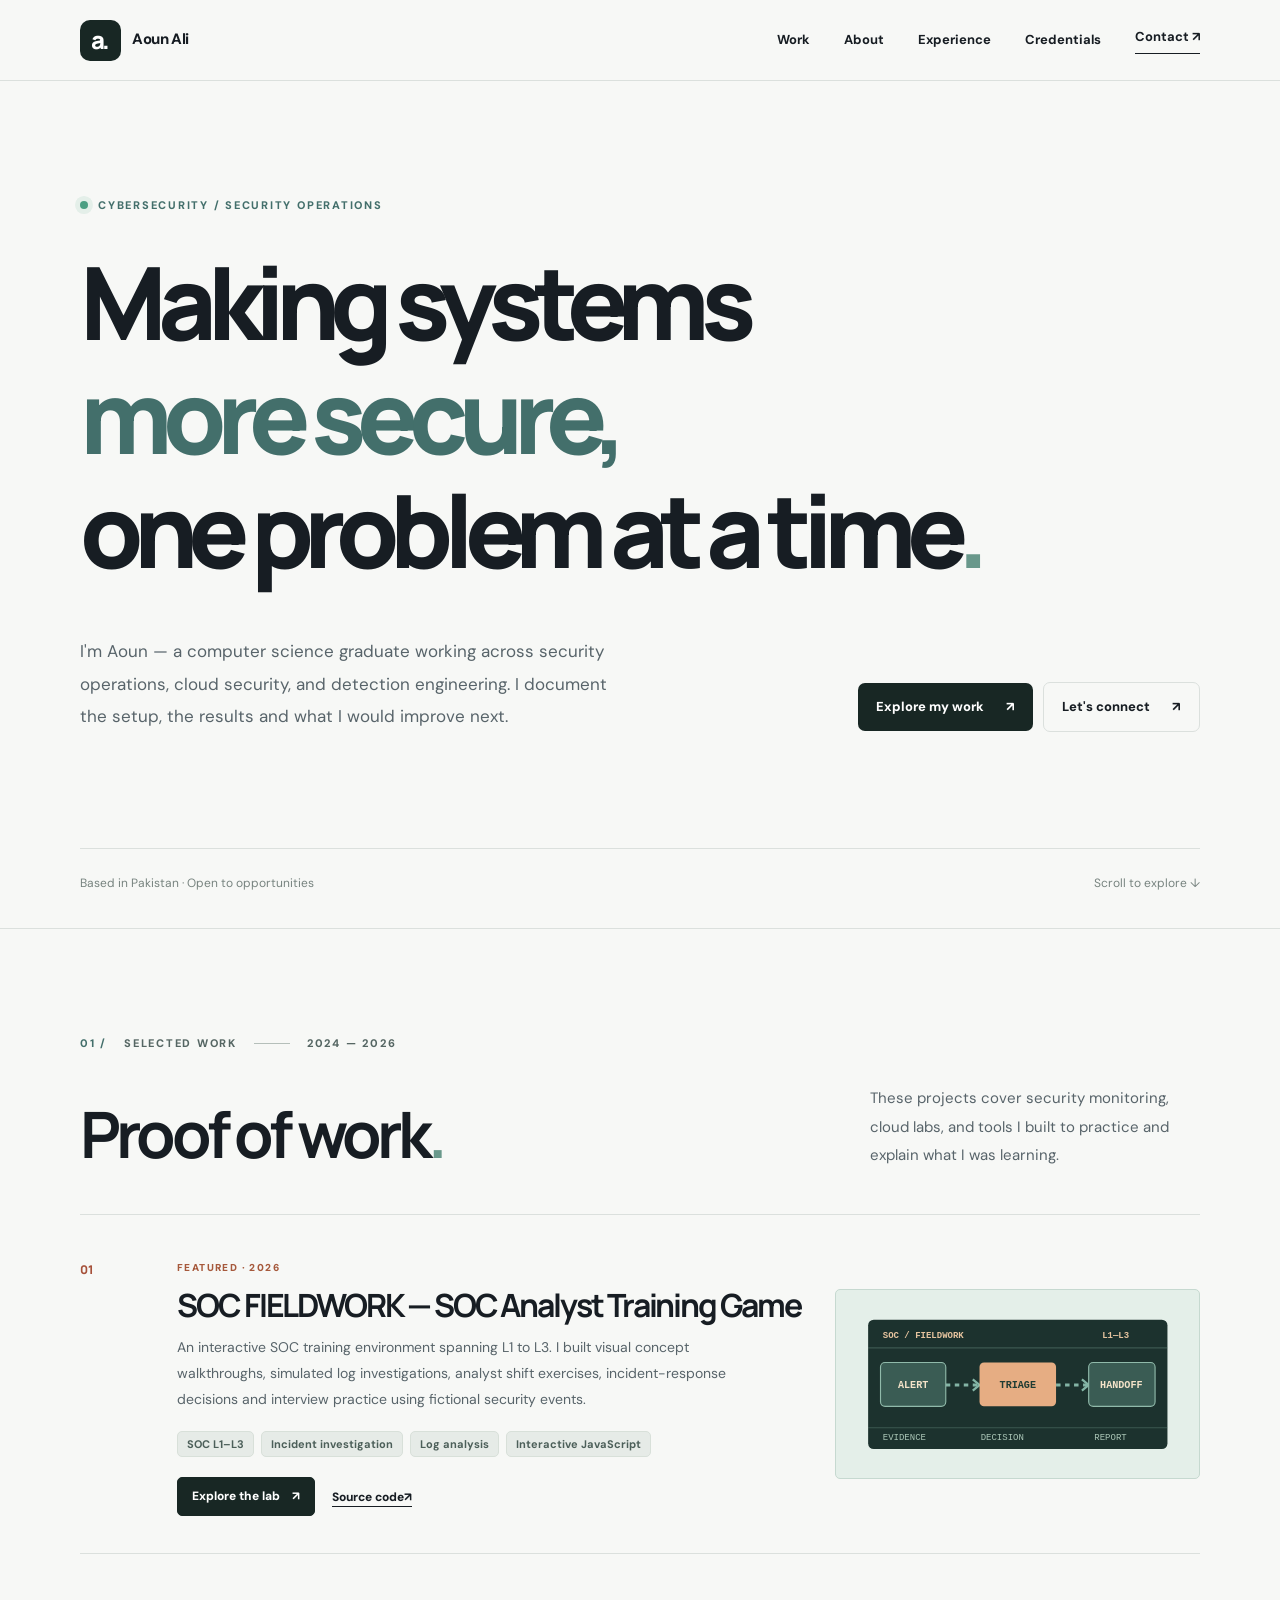
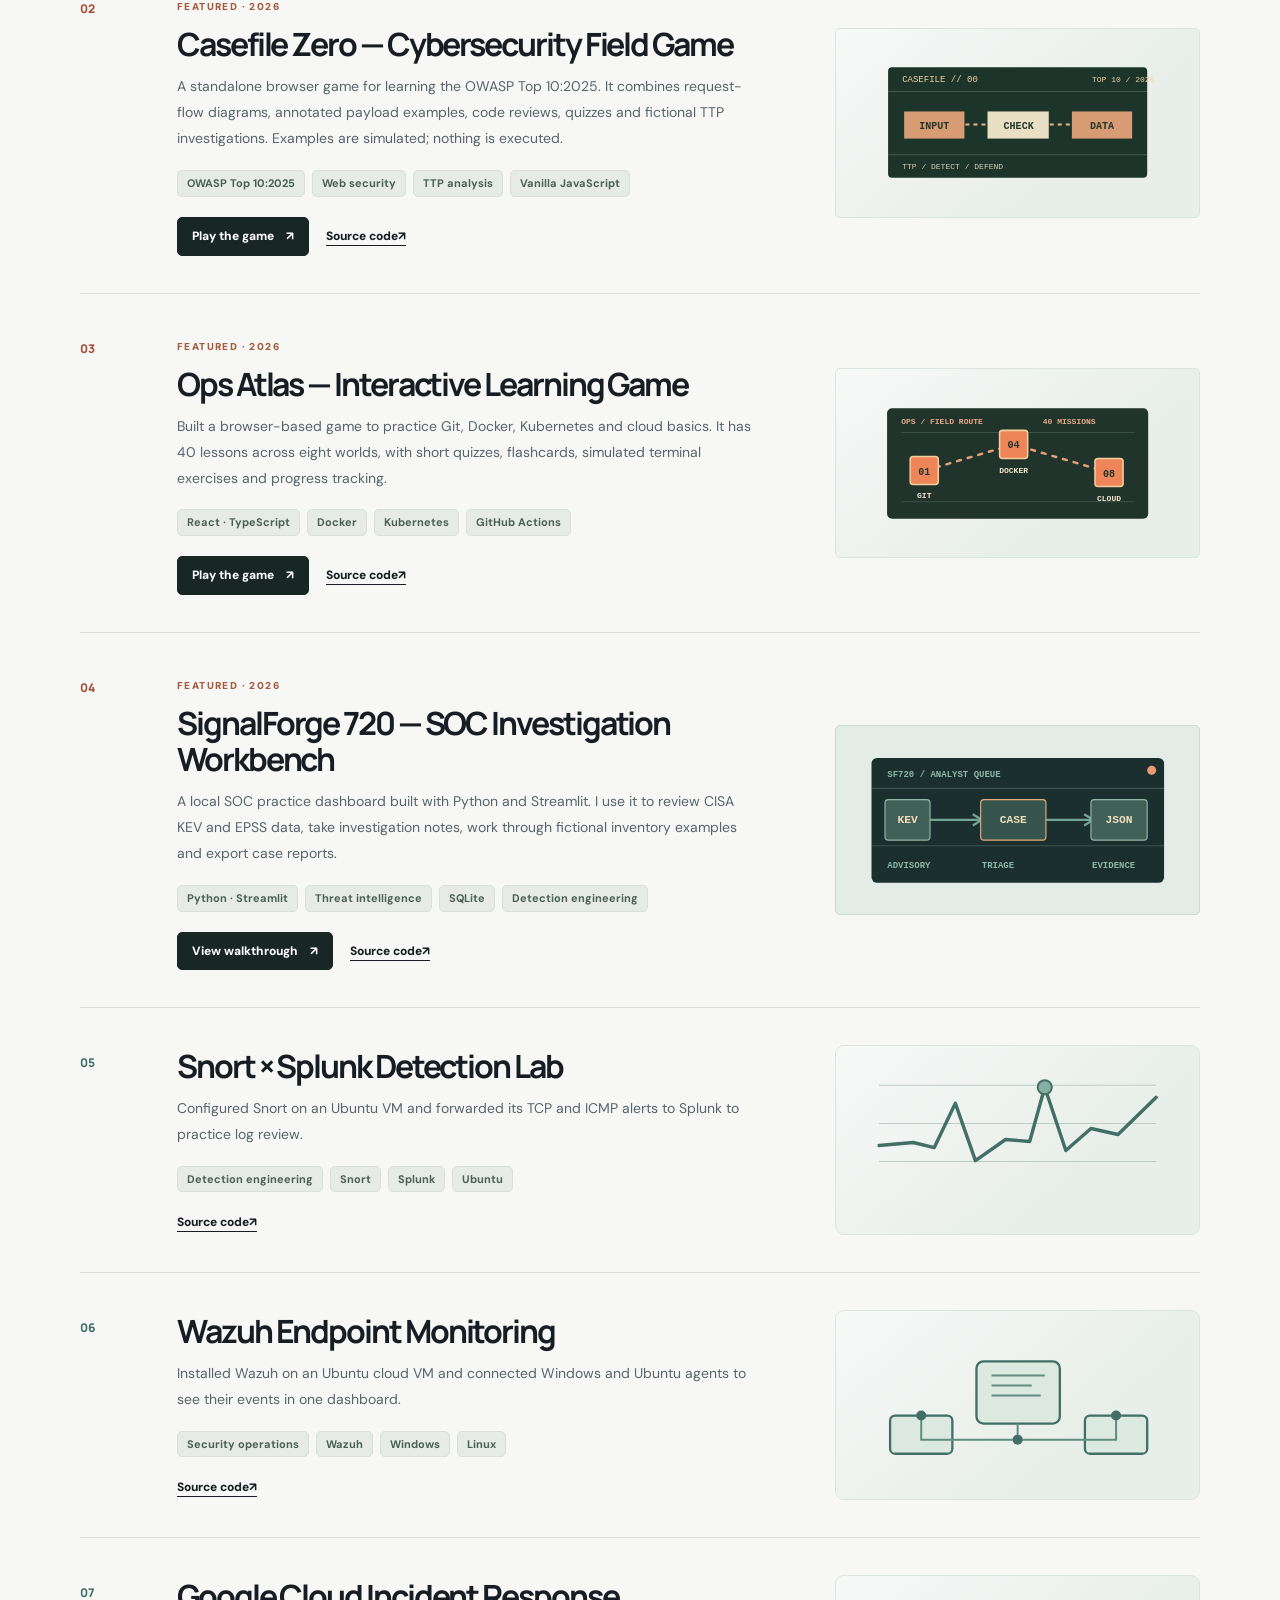
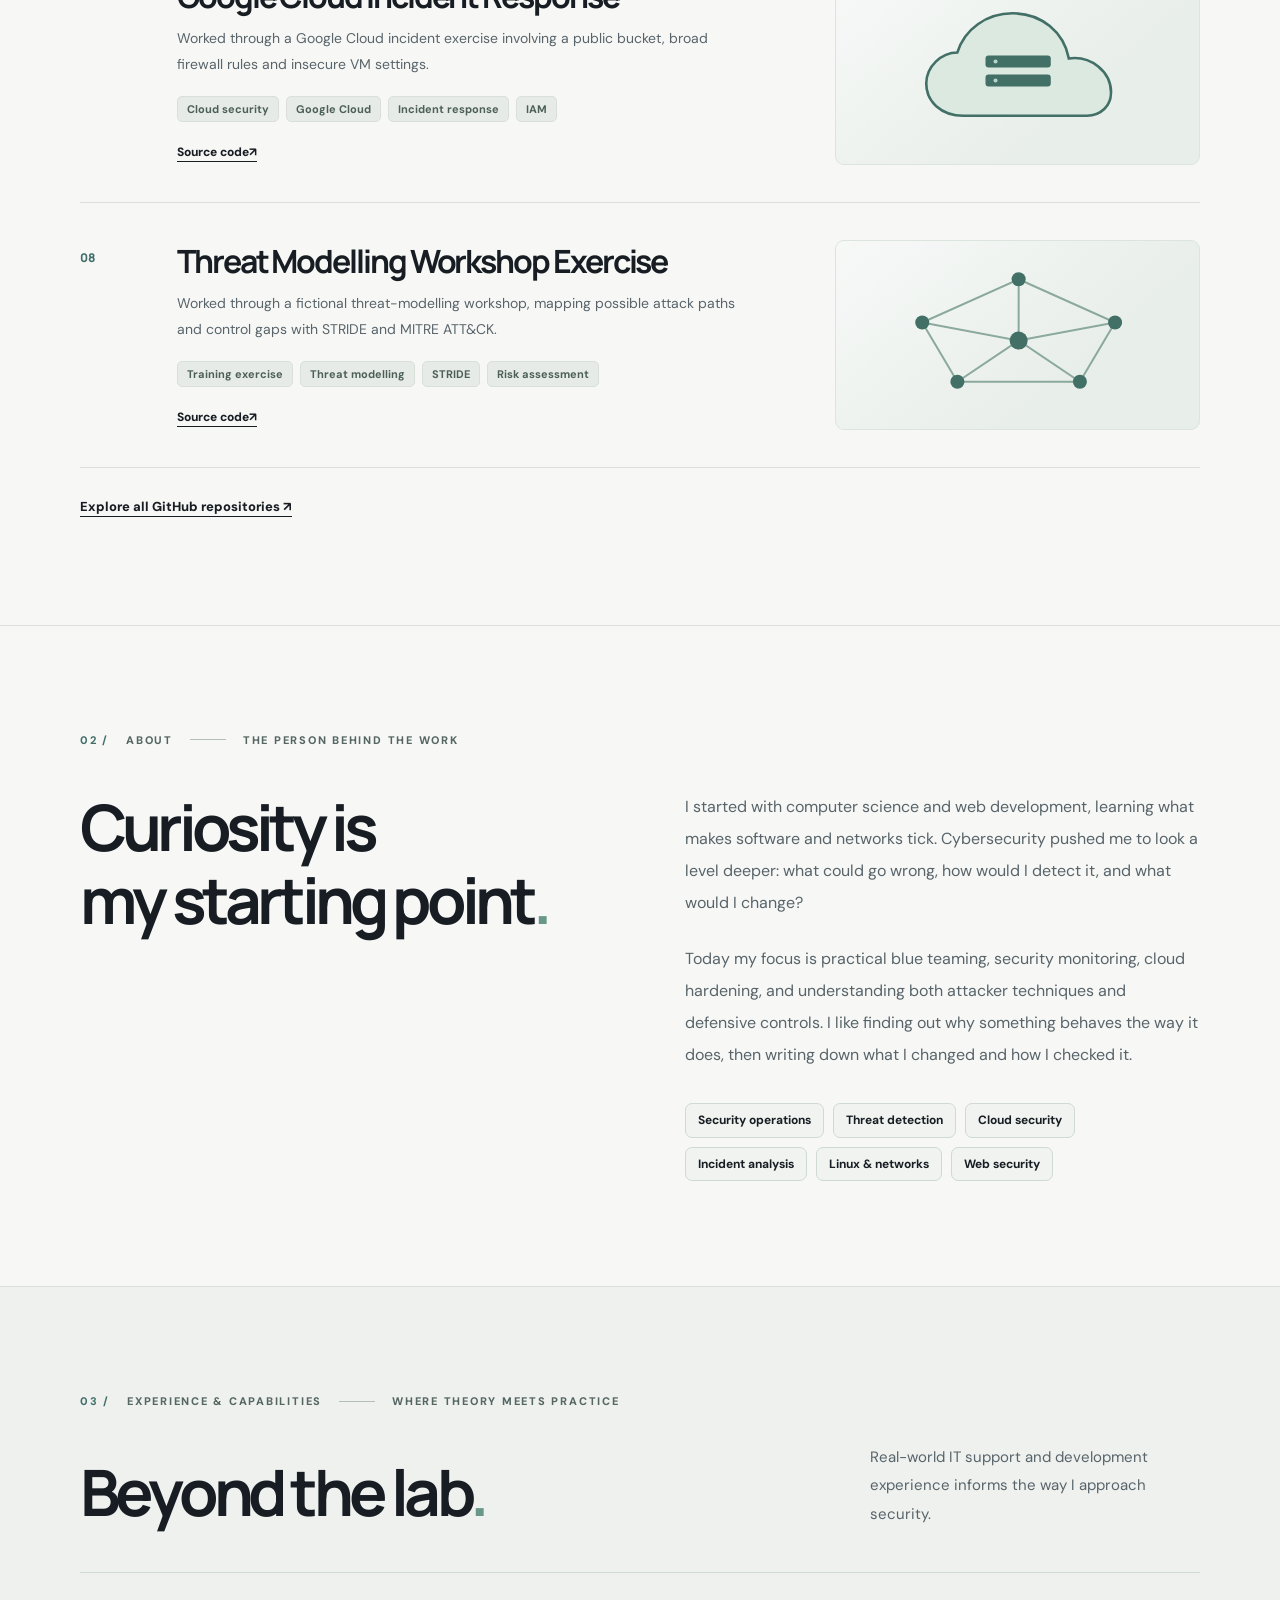
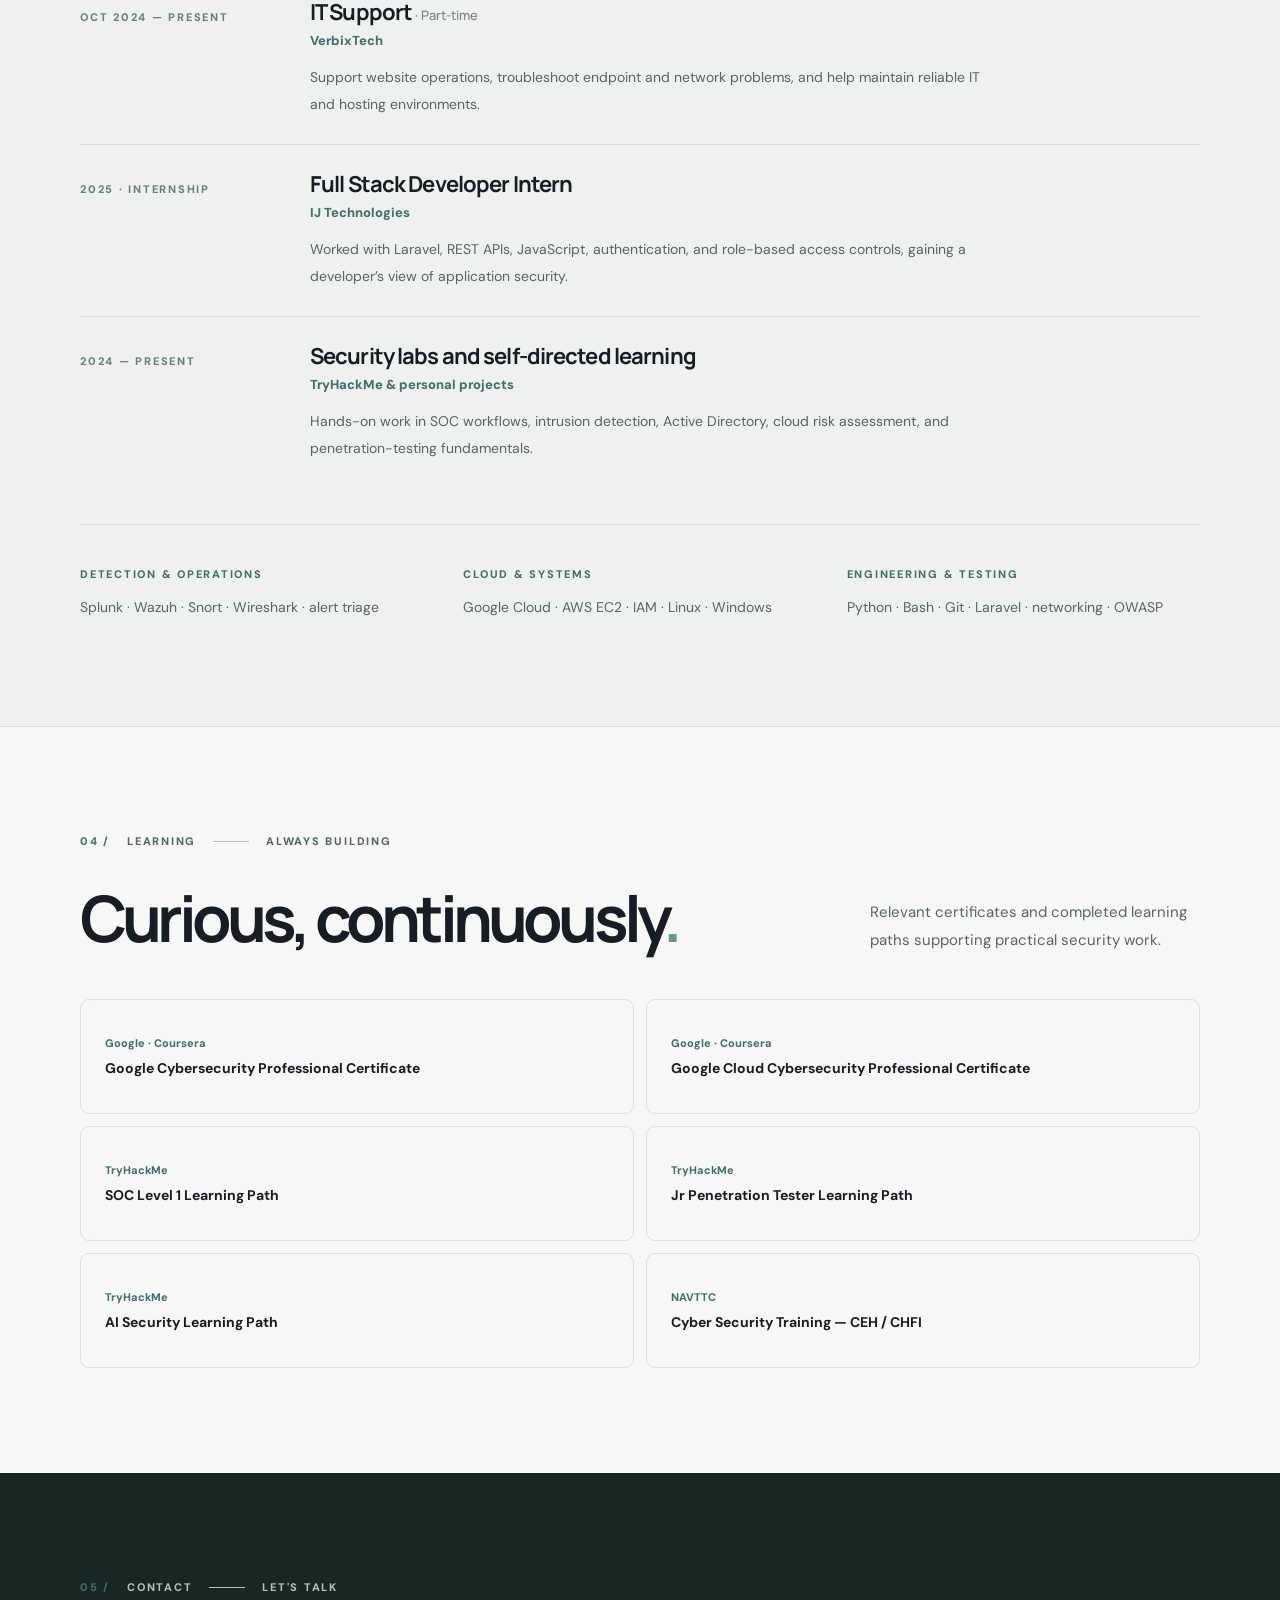
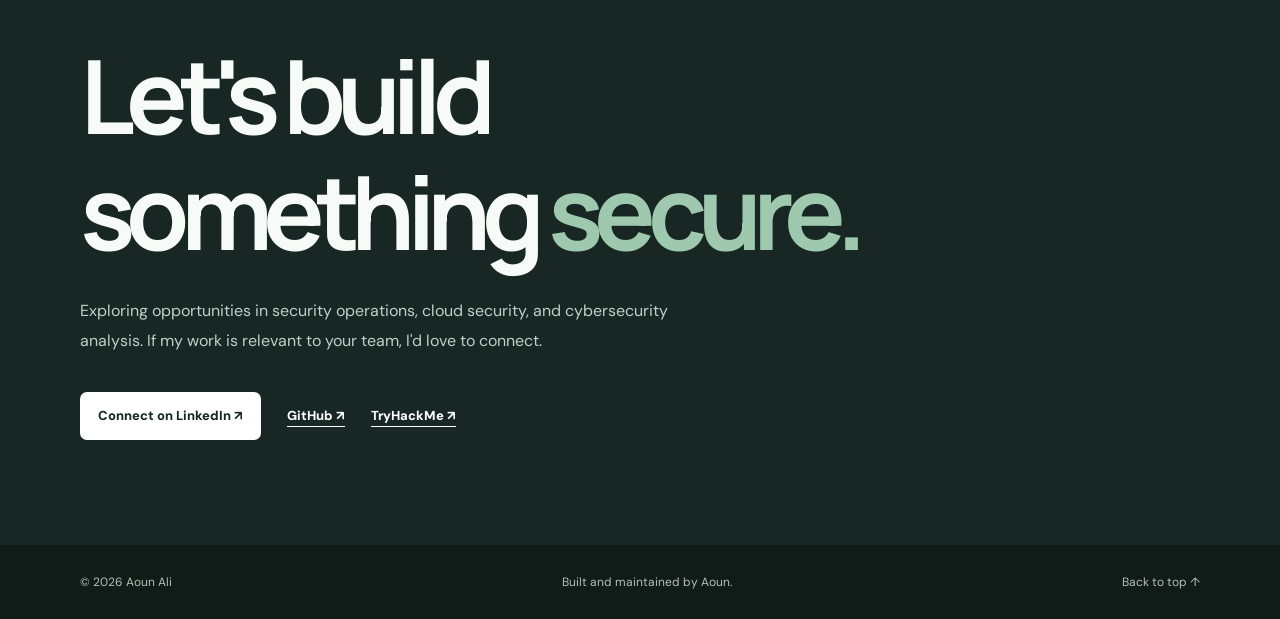
==== commit c8c66768: "Update portfolio metadata for SOC projects" ====
--- a/index.html
+++ b/index.html
@@ -2,8 +2,8 @@
 <html lang="en">
 <head>
 <meta charset="UTF-8"><meta name="viewport" content="width=device-width,initial-scale=1">
-<meta name="theme-color" content="#f7f8f6"><meta name="description" content="Aoun Ali — cybersecurity and engineering portfolio featuring security operations, threat intelligence, cloud infrastructure, and an interactive DevOps learning game.">
-<meta property="og:title" content="Aoun Ali — Cybersecurity & Security Operations"><meta property="og:description" content="Featured cybersecurity engineering, SOC lab tools and an interactive Git, Docker and cloud learning game."><meta property="og:type" content="website">
+<meta name="theme-color" content="#f7f8f6"><meta name="description" content="Aoun Ali — cybersecurity portfolio with interactive SOC training, security monitoring labs, cloud security projects and engineering work.">
+<meta property="og:title" content="Aoun Ali — Cybersecurity & Security Operations"><meta property="og:description" content="Explore SOC FIELDWORK, hands-on security operations projects, cybersecurity learning games and cloud engineering labs."><meta property="og:type" content="website">
 <meta property="og:url" content="https://aounali720.github.io/Pain.github.io/">
 <title>Aoun Ali — Security engineer in progress</title>
 <link rel="icon" href="favicon.svg" type="image/svg+xml">
--- a/styles.css
+++ b/styles.css
@@ -24,6 +24,9 @@
 .project-featured .project-art{border-radius:5px}
 .project-art--stackbound{background:#eee4d3;border-color:#dfccb1}
 .project-art--signalforge{background:#e3ece7;border-color:#cbdcd2}
+.project-art--socfieldwork{background:#e4efe9;border-color:#c6d9d0}
+.project-art--socfieldwork::before{background:none}
+.project-art--socfieldwork svg{width:93%;height:93%}
 .project-art--stackbound::before,.project-art--signalforge::before{background:none}
 .project-art--stackbound svg,.project-art--signalforge svg{width:93%;height:93%}
 @media(max-width:740px){.project-actions{gap:13px}.project-demo{padding:10px 13px}}
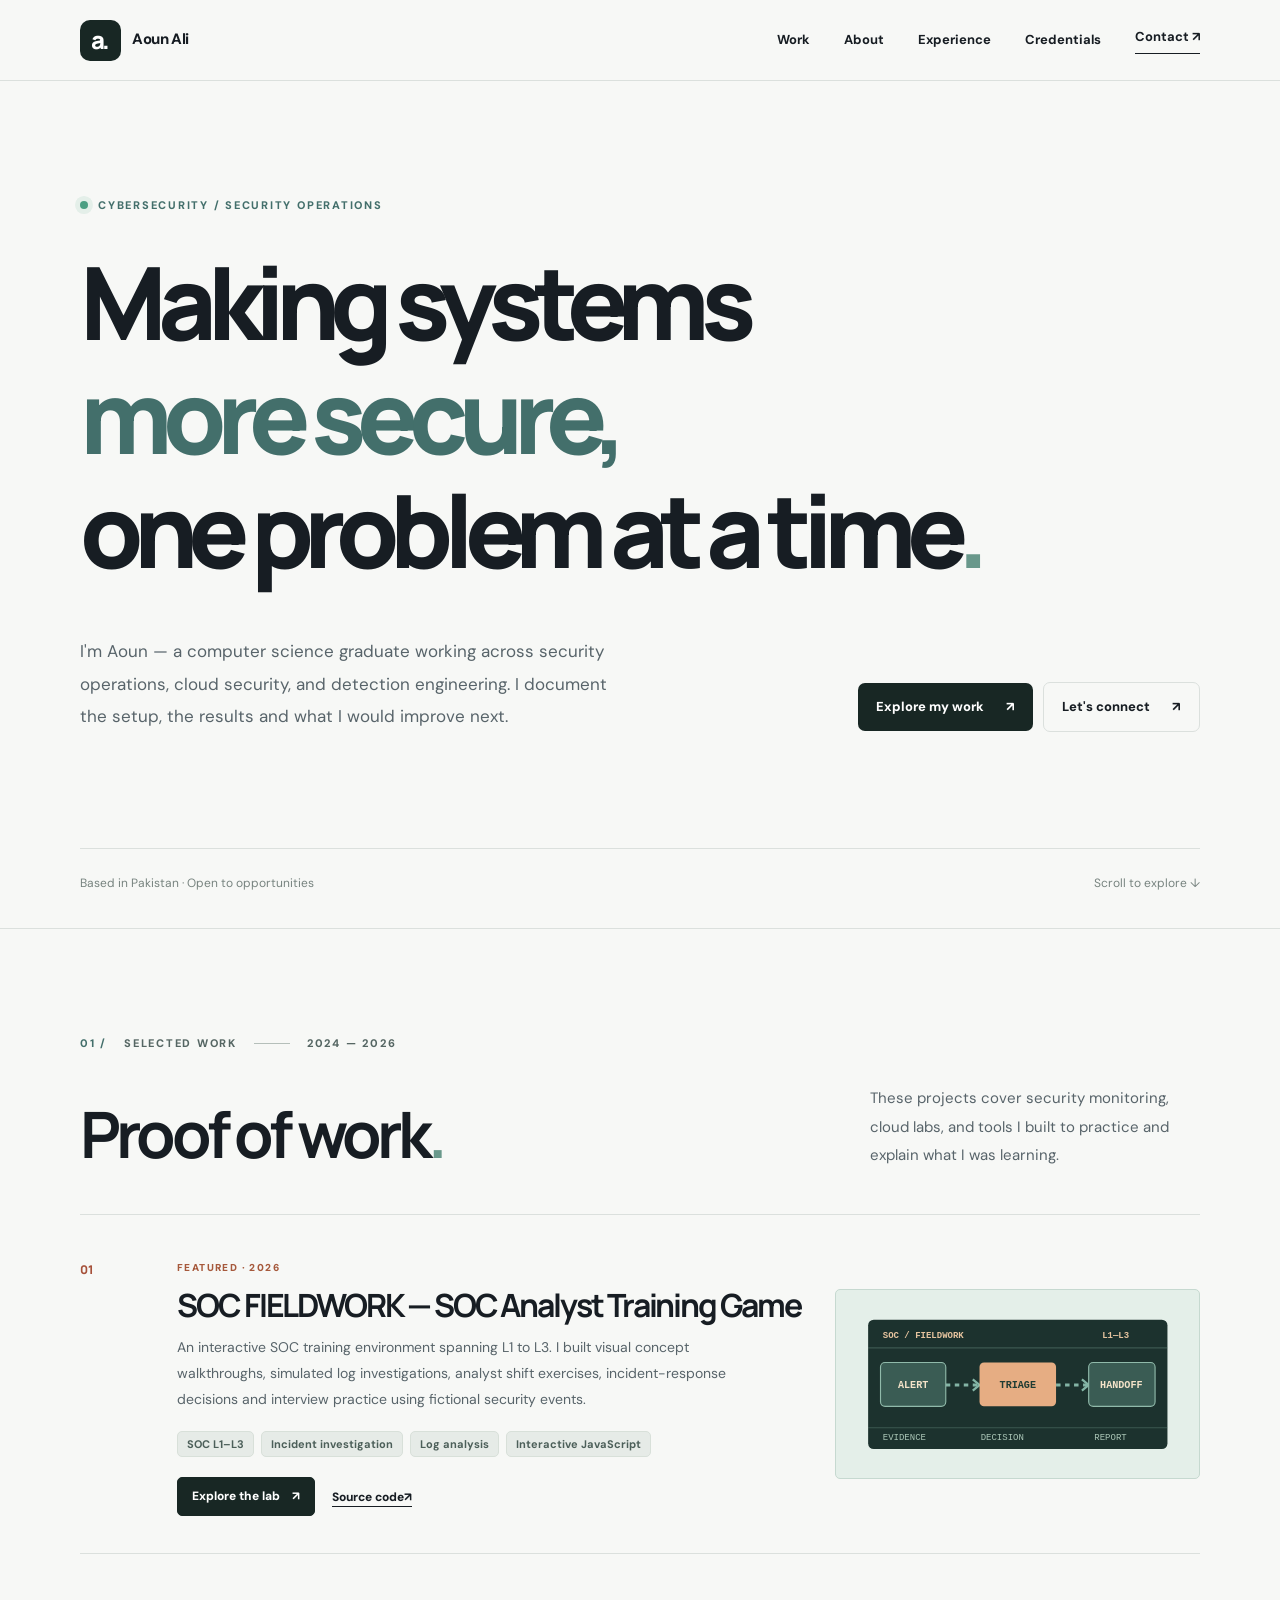
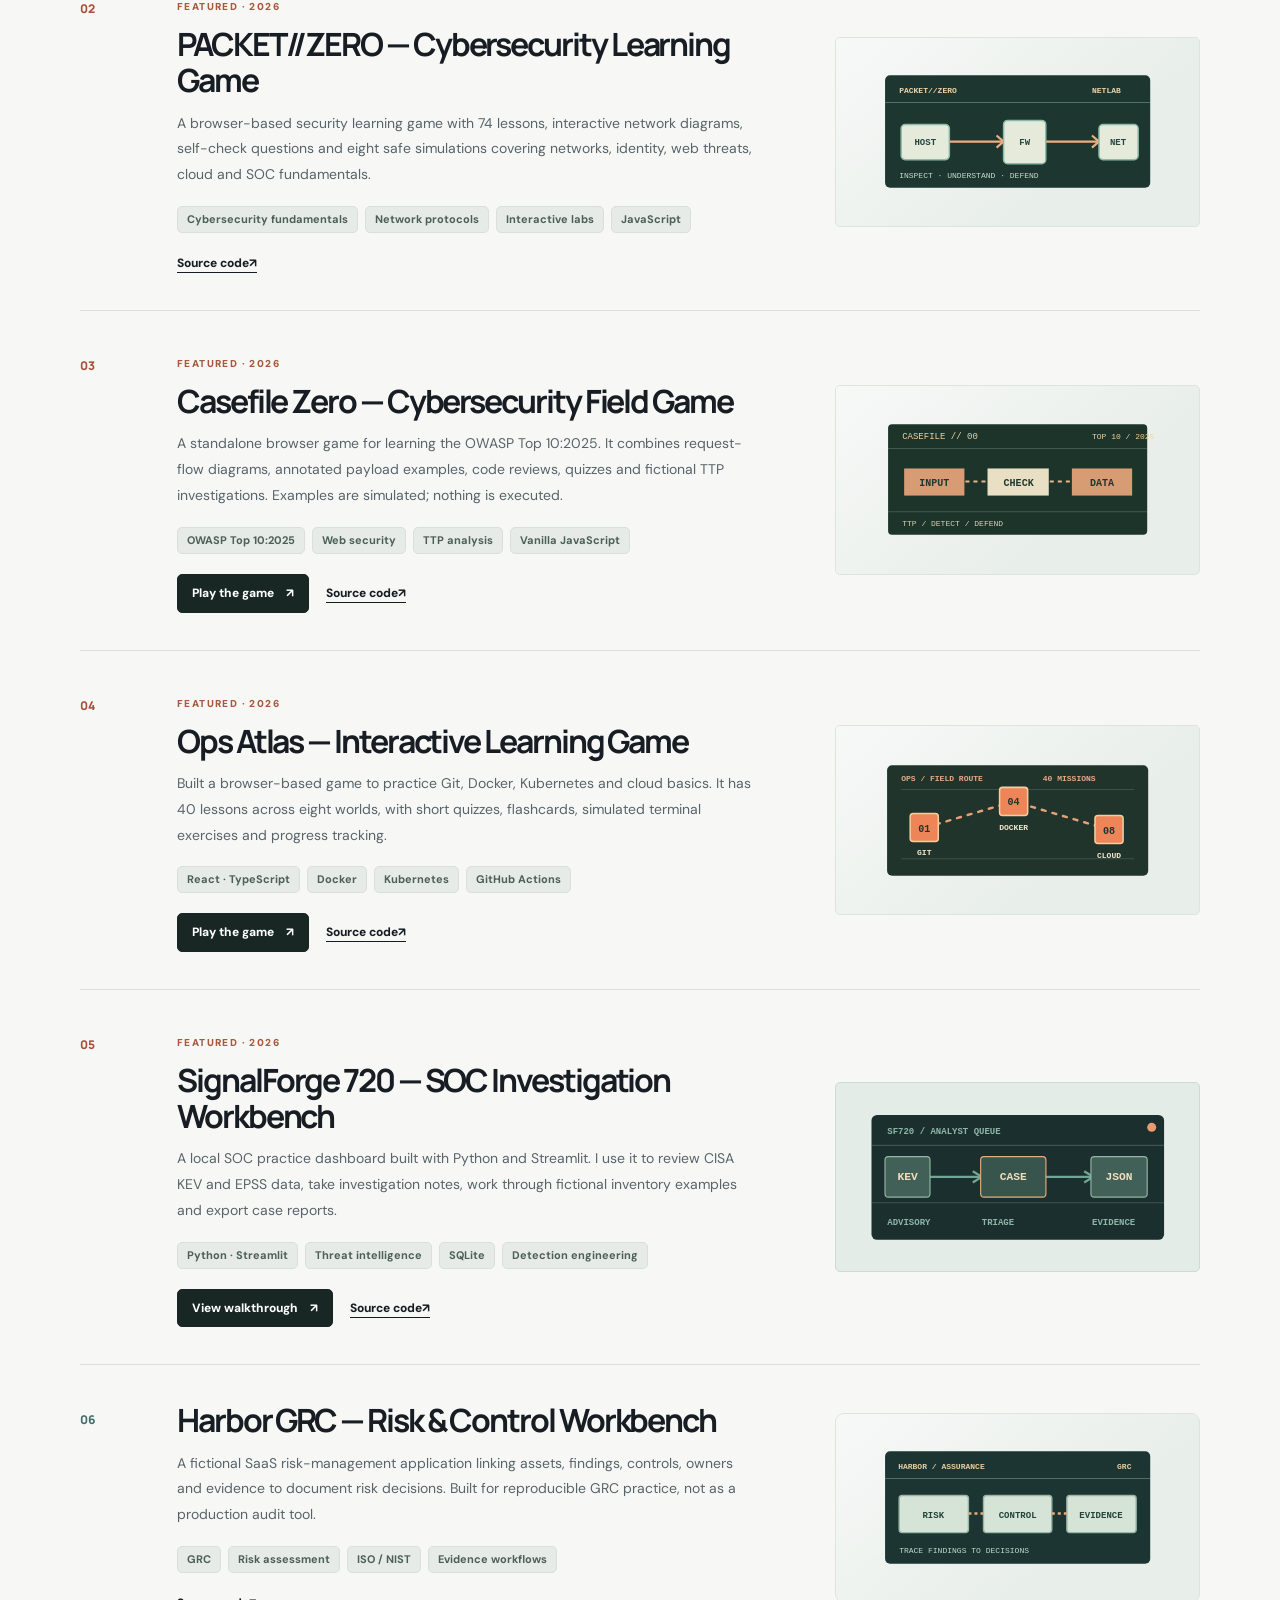
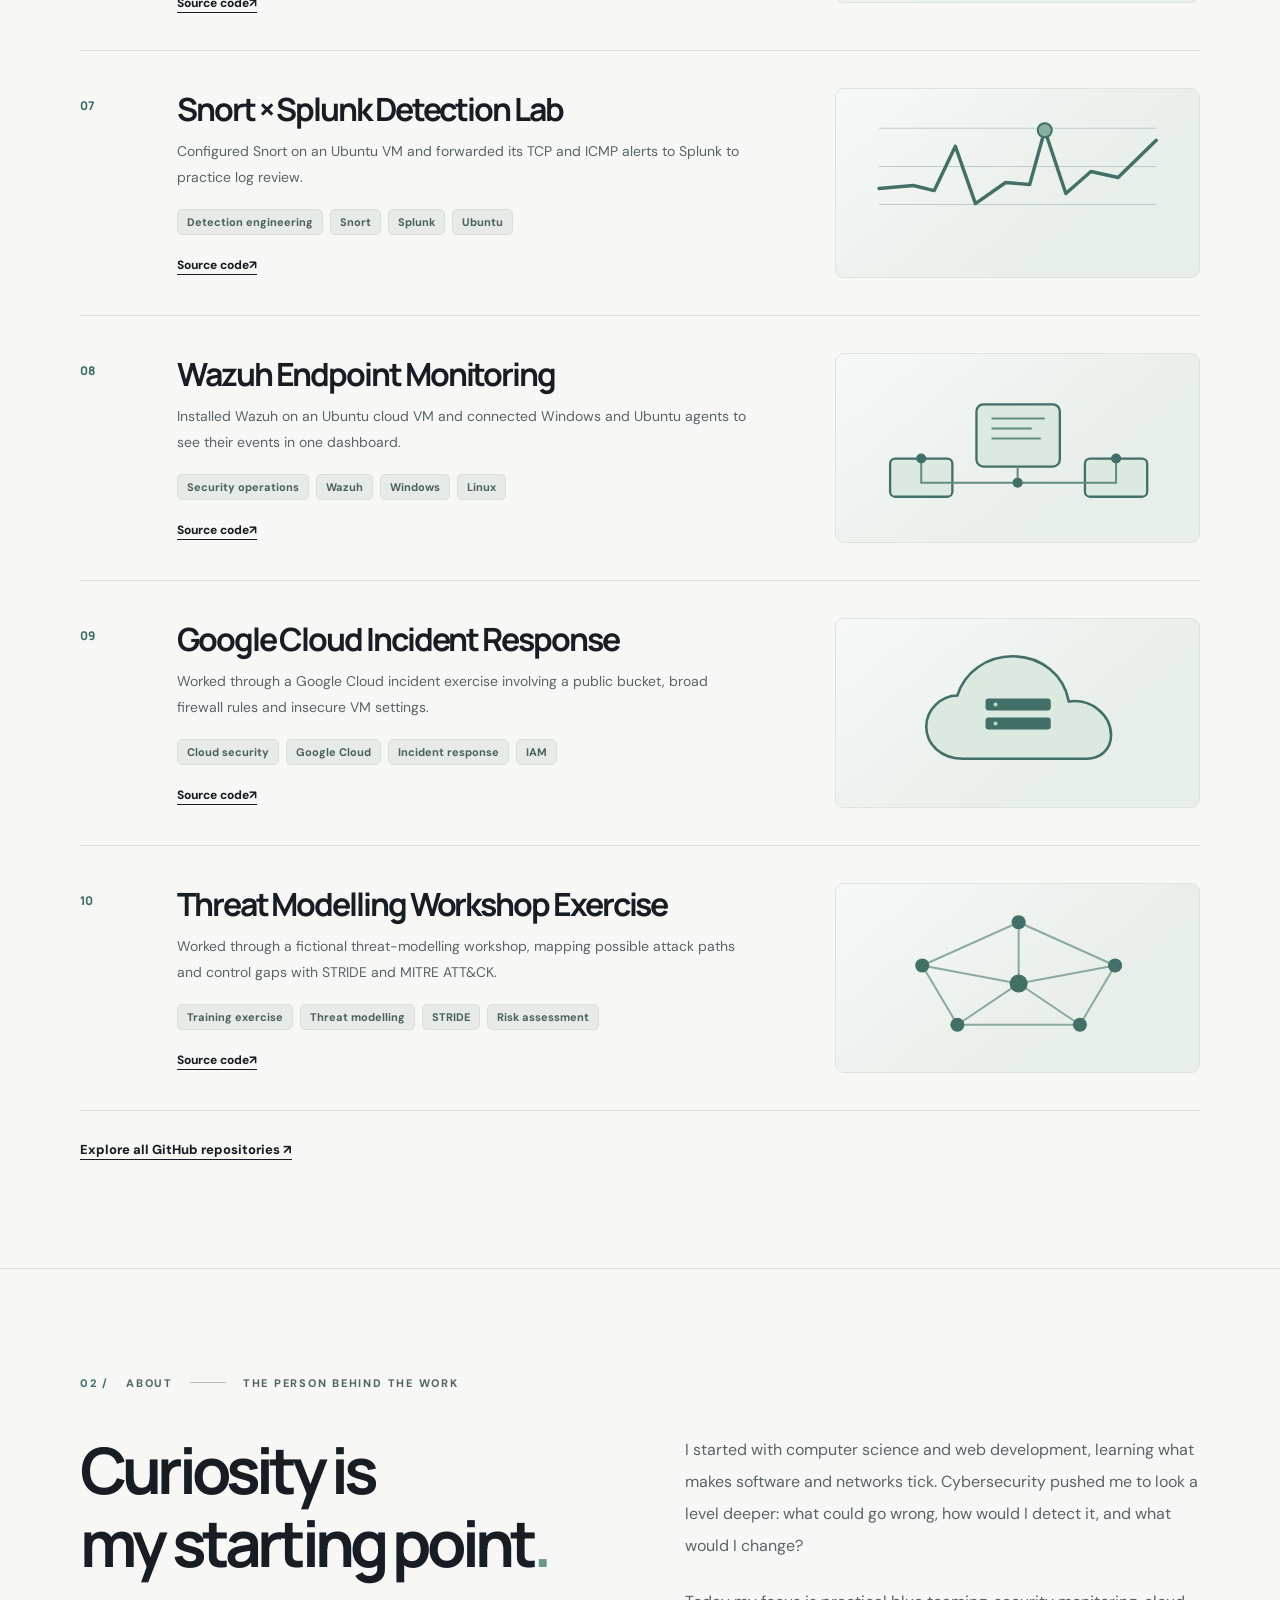
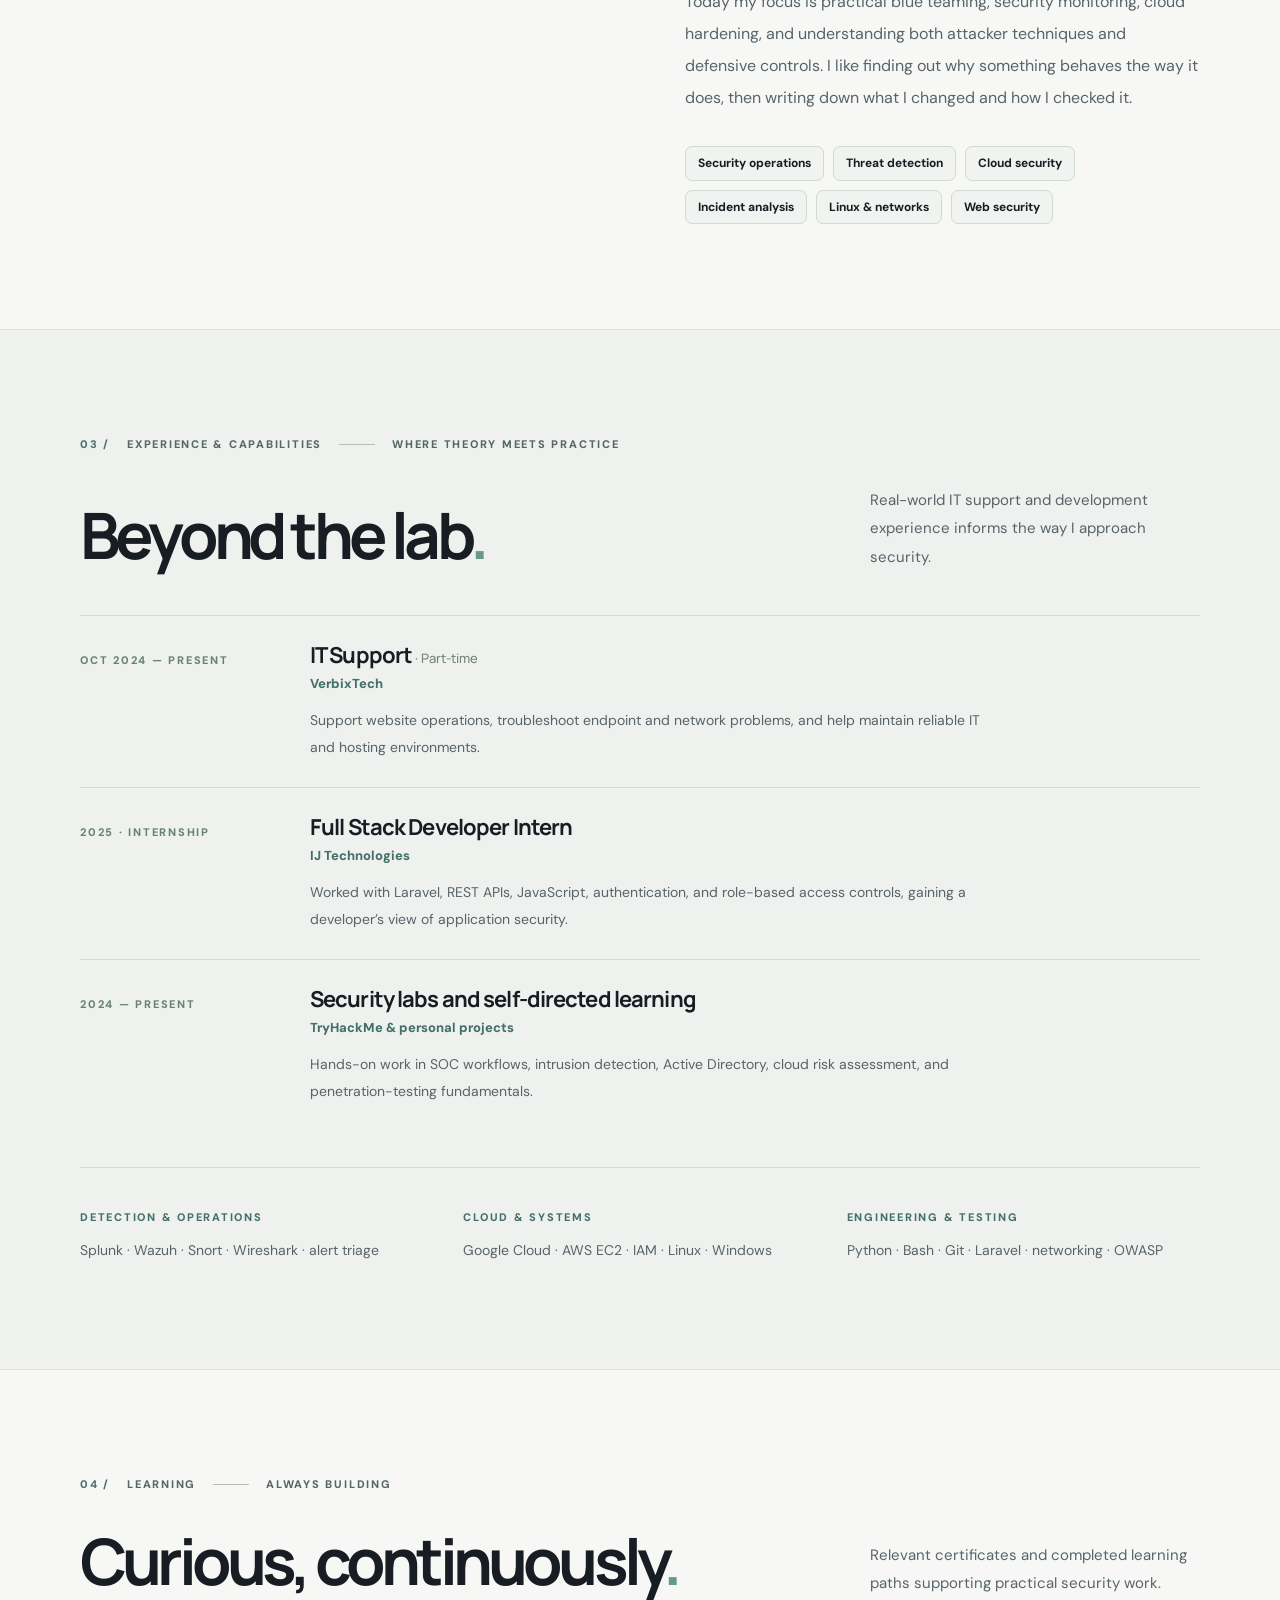
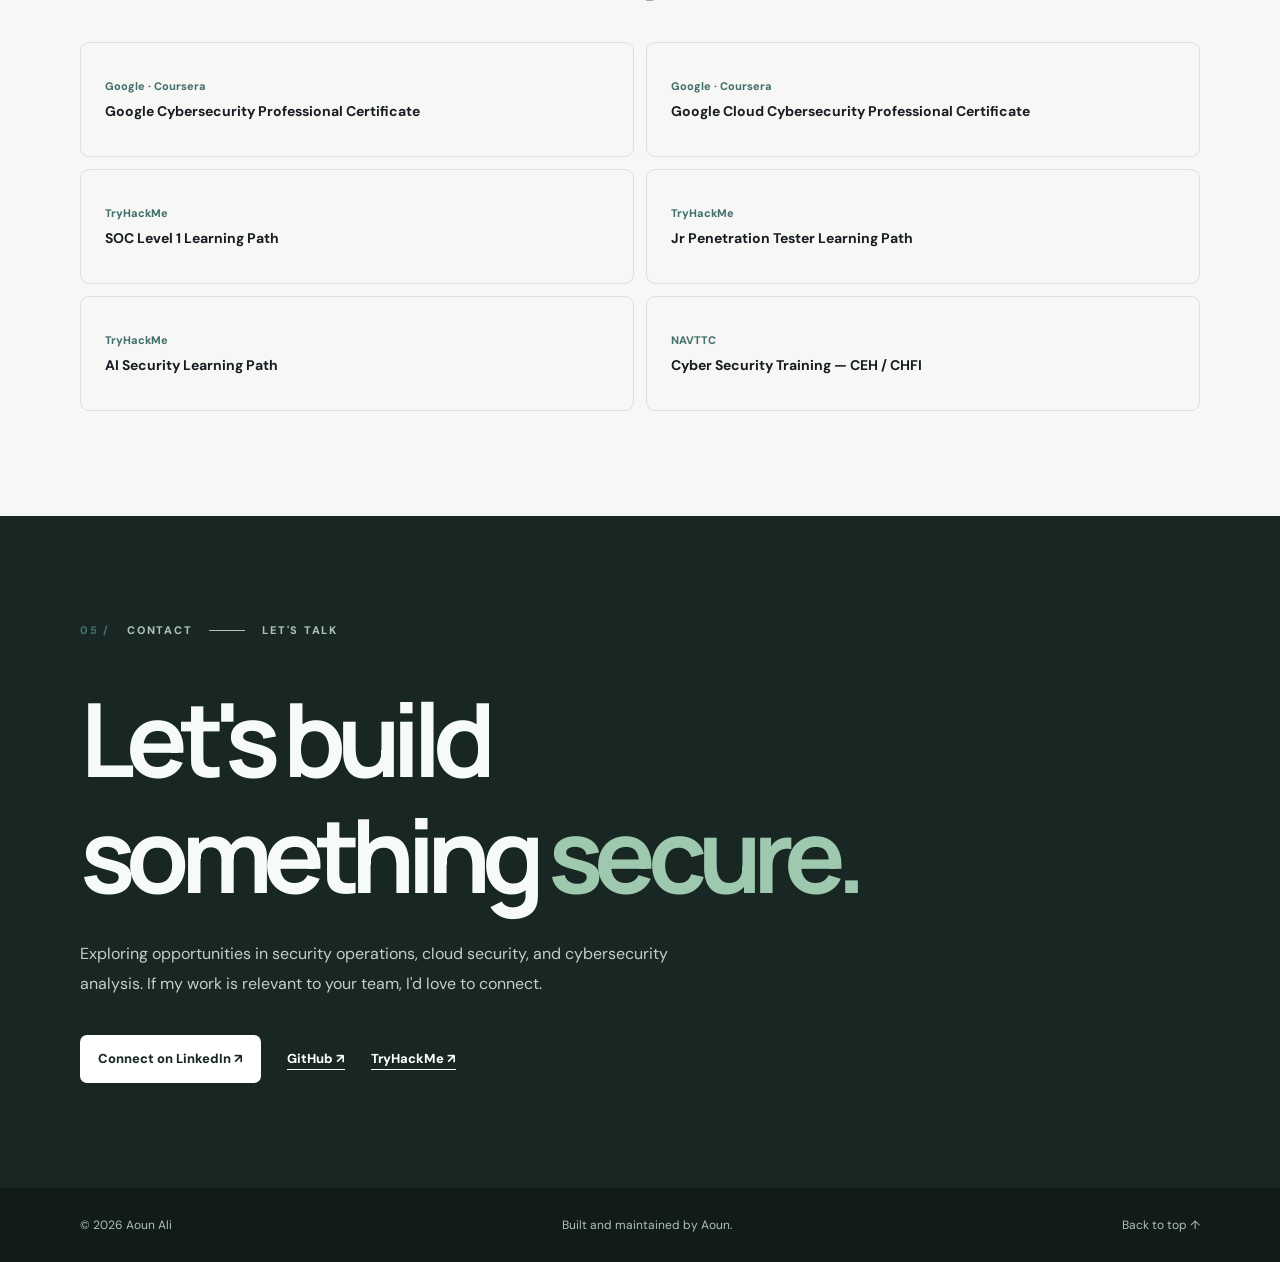
==== commit 4f0c7a16: "Pre-render portfolio projects so cards display without JavaScript" ====
--- a/index.html
+++ b/index.html
@@ -9,7 +9,7 @@
 <link rel="icon" href="favicon.svg" type="image/svg+xml">
 <link rel="preconnect" href="https://fonts.googleapis.com"><link rel="preconnect" href="https://fonts.gstatic.com" crossorigin>
 <link href="https://fonts.googleapis.com/css2?family=DM+Sans:wght@400;500;600;700&family=Manrope:wght@400;500;600;700;800&display=swap" rel="stylesheet">
-<link rel="stylesheet" href="styles.css"><script src="main.js" defer></script>
+<link rel="stylesheet" href="styles.css"><script src="main.js?v=20261030-projects" defer></script>
 </head>
 <body>
 <a class="skip" href="#main">Skip to content</a>
@@ -21,7 +21,168 @@
 <div class="hero-bottom"><p>I'm Aoun — a computer science graduate working across security operations, cloud security, and detection engineering. I document the setup, the results and what I would improve next.</p>
 <div class="hero-actions"><a class="button dark" href="#work">Explore my work <span aria-hidden="true">↗</span></a><a class="button subtle" href="https://www.linkedin.com/in/mohammad-aoun-abbas/" target="_blank" rel="noopener noreferrer">Let's connect <span aria-hidden="true">↗</span></a></div></div>
 <div class="hero-foot"><span>Based in Pakistan · Open to opportunities</span><span>Scroll to explore <span aria-hidden="true">↓</span></span></div></section>
-<section class="section work-section" id="work"><div class="wrap"><div class="section-kicker"><span class="section-num">01 /</span> SELECTED WORK <span class="section-rule"></span> <span>2024 — 2026</span></div><div class="section-header"><h2>Proof of work<span class="period">.</span></h2><p>These projects cover security monitoring, cloud labs, and tools I built to practice and explain what I was learning.</p></div><div id="projects" class="projects" aria-label="Featured cybersecurity and engineering projects"></div><a class="text-link" href="https://github.com/aounali720?tab=repositories" target="_blank" rel="noopener noreferrer">Explore all GitHub repositories <span aria-hidden="true">↗</span></a></div></section>
+<section class="section work-section" id="work"><div class="wrap"><div class="section-kicker"><span class="section-num">01 /</span> SELECTED WORK <span class="section-rule"></span> <span>2024 — 2026</span></div><div class="section-header"><h2>Proof of work<span class="period">.</span></h2><p>These projects cover security monitoring, cloud labs, and tools I built to practice and explain what I was learning.</p></div><div id="projects" class="projects" aria-label="Featured cybersecurity and engineering projects">
+  <article class="project project-featured">
+    <span class="project-number">01</span>
+    <div class="project-info">
+      <span class="featured-label">FEATURED · 2026</span>
+      <h3 class="project-title">SOC FIELDWORK — SOC Analyst Training Game</h3>
+      <p class="project-description">An interactive SOC training environment spanning L1 to L3. I built visual concept walkthroughs, simulated log investigations, analyst shift exercises, incident-response decisions and interview practice using fictional security events.</p>
+      <div class="tag-row"><span class="tag">SOC L1–L3</span><span class="tag">Incident investigation</span><span class="tag">Log analysis</span><span class="tag">Interactive JavaScript</span></div>
+      <div class="project-actions">
+        <a class="project-demo" href="https://aounali720.github.io/soc-fieldwork/" target="_blank" rel="noopener noreferrer" aria-label="Explore the lab for SOC FIELDWORK — SOC Analyst Training Game">Explore the lab <span aria-hidden="true">↗</span></a>
+        <a class="project-open" href="https://github.com/aounali720/soc-fieldwork" target="_blank" rel="noopener noreferrer" aria-label="View GitHub source for SOC FIELDWORK — SOC Analyst Training Game">Source code <span aria-hidden="true">↗</span></a>
+      </div>
+    </div>
+    <div class="project-art project-art--socfieldwork" role="img" aria-label="Technical illustration for SOC FIELDWORK — SOC Analyst Training Game">
+      <svg viewBox="0 0 300 145" fill="none" xmlns="http://www.w3.org/2000/svg" aria-hidden="true"><rect x="17" y="15" width="266" height="115" rx="5" fill="#1c322e"/><path d="M17 40H283M17 111H283" stroke="#76998b" stroke-opacity=".36"/><g fill="#e6c49f" font-family="monospace" font-weight="700" font-size="8"><text x="30" y="31">SOC / FIELDWORK</text><text x="225" y="31">L1—L3</text></g><path d="M86 73H116M184 73H213" stroke="#83b4a5" stroke-width="2.5" stroke-dasharray="4 4"/><path d="m110 68 6 5-6 5M207 68l6 5-6 5" stroke="#83b4a5" stroke-width="2" fill="none"/><rect x="28" y="53" width="58" height="39" rx="4" fill="#3a5c54" stroke="#90baaa"/><rect x="116" y="53" width="68" height="39" rx="4" fill="#e6ad83"/><rect x="213" y="53" width="59" height="39" rx="4" fill="#3a5c54" stroke="#90baaa"/><g font-family="monospace" font-weight="700" font-size="9" text-anchor="middle"><text x="57" y="76" fill="#f4e3c9">ALERT</text><text x="150" y="76" fill="#203b32">TRIAGE</text><text x="242" y="76" fill="#f4e3c9">HANDOFF</text></g><g font-family="monospace" font-size="8" fill="#abc6b7"><text x="30" y="122">EVIDENCE</text><text x="117" y="122">DECISION</text><text x="218" y="122">REPORT</text></g></svg>
+    </div>
+  </article>
+  <article class="project project-featured">
+    <span class="project-number">02</span>
+    <div class="project-info">
+      <span class="featured-label">FEATURED · 2026</span>
+      <h3 class="project-title">PACKET//ZERO — Cybersecurity Learning Game</h3>
+      <p class="project-description">A browser-based security learning game with 74 lessons, interactive network diagrams, self-check questions and eight safe simulations covering networks, identity, web threats, cloud and SOC fundamentals.</p>
+      <div class="tag-row"><span class="tag">Cybersecurity fundamentals</span><span class="tag">Network protocols</span><span class="tag">Interactive labs</span><span class="tag">JavaScript</span></div>
+      <div class="project-actions">
+        
+        <a class="project-open" href="https://github.com/aounali720/packet-zero" target="_blank" rel="noopener noreferrer" aria-label="View GitHub source for PACKET//ZERO — Cybersecurity Learning Game">Source code <span aria-hidden="true">↗</span></a>
+      </div>
+    </div>
+    <div class="project-art project-art--packetzero" role="img" aria-label="Technical illustration for PACKET//ZERO — Cybersecurity Learning Game">
+      <svg viewBox="0 0 300 145" fill="none" xmlns="http://www.w3.org/2000/svg" aria-hidden="true"><rect x="18" y="16" width="264" height="112" rx="5" fill="#1e3630"/><g font-family="monospace" font-size="8" font-weight="700" fill="#ead5ad"><text x="32" y="34">PACKET//ZERO</text><text x="224" y="34">NETLAB</text></g><path d="M18 43H282" stroke="#91baaa" stroke-opacity=".45"/><g stroke="#efad7e" stroke-width="2.2" fill="none"><path d="M66 82H136M168 82H231"/><path d="m129 76 7 6-7 6M224 76l7 6-7 6"/></g><g fill="#e5eadb" stroke="#8cbaa7" stroke-width="1.5"><rect x="34" y="65" width="48" height="35" rx="4"/><rect x="136" y="61" width="42" height="43" rx="4"/><rect x="231" y="65" width="39" height="35" rx="4"/></g><g font-family="monospace" font-size="9" fill="#25463e" font-weight="700" text-anchor="middle"><text x="58" y="85">HOST</text><text x="157" y="85">FW</text><text x="250" y="85">NET</text></g><text x="32" y="118" font-family="monospace" font-size="8" fill="#c7dbcd">INSPECT · UNDERSTAND · DEFEND</text></svg>
+    </div>
+  </article>
+  <article class="project project-featured">
+    <span class="project-number">03</span>
+    <div class="project-info">
+      <span class="featured-label">FEATURED · 2026</span>
+      <h3 class="project-title">Casefile Zero — Cybersecurity Field Game</h3>
+      <p class="project-description">A standalone browser game for learning the OWASP Top 10:2025. It combines request-flow diagrams, annotated payload examples, code reviews, quizzes and fictional TTP investigations. Examples are simulated; nothing is executed.</p>
+      <div class="tag-row"><span class="tag">OWASP Top 10:2025</span><span class="tag">Web security</span><span class="tag">TTP analysis</span><span class="tag">Vanilla JavaScript</span></div>
+      <div class="project-actions">
+        <a class="project-demo" href="https://aounali720.github.io/Pain.github.io/casefile-zero/" target="_blank" rel="noopener noreferrer" aria-label="Play the game for Casefile Zero — Cybersecurity Field Game">Play the game <span aria-hidden="true">↗</span></a>
+        <a class="project-open" href="https://github.com/aounali720/Pain.github.io/tree/main/casefile-zero" target="_blank" rel="noopener noreferrer" aria-label="View GitHub source for Casefile Zero — Cybersecurity Field Game">Source code <span aria-hidden="true">↗</span></a>
+      </div>
+    </div>
+    <div class="project-art project-art--casefile" role="img" aria-label="Technical illustration for Casefile Zero — Cybersecurity Field Game">
+      <svg viewBox="0 0 300 145" fill="none" xmlns="http://www.w3.org/2000/svg" aria-hidden="true"><rect x="21" y="17" width="258" height="110" rx="4" fill="#1d342a"/><path d="M21 41H279M21 104H279" stroke="#94aa93" stroke-opacity=".32"/><g font-family="monospace" fill="#edd2a1"><text x="35" y="32" font-size="9">CASEFILE // 00</text><text x="224" y="32" font-size="8">TOP 10 / 2025</text></g><rect x="37" y="61" width="60" height="27" fill="#d79c73"/><rect x="120" y="61" width="61" height="27" fill="#e9dfc4"/><rect x="204" y="61" width="60" height="27" fill="#d79c73"/><g fill="#23382d" font-family="monospace" font-size="10" text-anchor="middle" font-weight="bold"><text x="67" y="78">INPUT</text><text x="151" y="78">CHECK</text><text x="234" y="78">DATA</text></g><path d="M98 74H119M182 74H203" stroke="#e7b58a" stroke-width="2" stroke-dasharray="4 4"/><g fill="#d5cfb8" font-family="monospace" font-size="8"><text x="35" y="118">TTP / DETECT / DEFEND</text></g></svg>
+    </div>
+  </article>
+  <article class="project project-featured">
+    <span class="project-number">04</span>
+    <div class="project-info">
+      <span class="featured-label">FEATURED · 2026</span>
+      <h3 class="project-title">Ops Atlas — Interactive Learning Game</h3>
+      <p class="project-description">Built a browser-based game to practice Git, Docker, Kubernetes and cloud basics. It has 40 lessons across eight worlds, with short quizzes, flashcards, simulated terminal exercises and progress tracking.</p>
+      <div class="tag-row"><span class="tag">React · TypeScript</span><span class="tag">Docker</span><span class="tag">Kubernetes</span><span class="tag">GitHub Actions</span></div>
+      <div class="project-actions">
+        <a class="project-demo" href="https://aounali720.github.io/ops-atlas/" target="_blank" rel="noopener noreferrer" aria-label="Play the game for Ops Atlas — Interactive Learning Game">Play the game <span aria-hidden="true">↗</span></a>
+        <a class="project-open" href="https://github.com/aounali720/ops-atlas" target="_blank" rel="noopener noreferrer" aria-label="View GitHub source for Ops Atlas — Interactive Learning Game">Source code <span aria-hidden="true">↗</span></a>
+      </div>
+    </div>
+    <div class="project-art project-art--opsatlas" role="img" aria-label="Technical illustration for Ops Atlas — Interactive Learning Game">
+      <svg viewBox="0 0 300 145" fill="none" xmlns="http://www.w3.org/2000/svg" aria-hidden="true"><rect x="20" y="18" width="260" height="110" rx="5" fill="#20342b"/><path d="M34 42H266M34 111H266" stroke="#789587" stroke-opacity=".3"/><path d="M58 80 146 54 241 82" fill="none" stroke="#e4a076" stroke-width="2.4" stroke-dasharray="4 7" stroke-linecap="round"/><g fill="#ed8559" stroke="#f3cf9e" stroke-width="1.5"><rect x="43" y="66" width="28" height="28" rx="3"/><rect x="132" y="40" width="28" height="28" rx="3"/><rect x="227" y="68" width="28" height="28" rx="3"/></g><g fill="#20342b" font-family="monospace" font-size="10" font-weight="700" text-anchor="middle"><text x="57" y="84">01</text><text x="146" y="58">04</text><text x="241" y="86">08</text></g><g fill="#f4e7cf" font-family="monospace" font-size="8" font-weight="700" text-anchor="middle"><text x="57" y="107">GIT</text><text x="146" y="82">DOCKER</text><text x="241" y="110">CLOUD</text></g><g fill="#e6aa87" font-family="monospace" font-size="8" font-weight="700"><text x="34" y="34">OPS / FIELD ROUTE</text><text x="175" y="34">40 MISSIONS</text></g></svg>
+    </div>
+  </article>
+  <article class="project project-featured">
+    <span class="project-number">05</span>
+    <div class="project-info">
+      <span class="featured-label">FEATURED · 2026</span>
+      <h3 class="project-title">SignalForge 720 — SOC Investigation Workbench</h3>
+      <p class="project-description">A local SOC practice dashboard built with Python and Streamlit. I use it to review CISA KEV and EPSS data, take investigation notes, work through fictional inventory examples and export case reports.</p>
+      <div class="tag-row"><span class="tag">Python · Streamlit</span><span class="tag">Threat intelligence</span><span class="tag">SQLite</span><span class="tag">Detection engineering</span></div>
+      <div class="project-actions">
+        <a class="project-demo" href="https://github.com/aounali720/signalforge-720/blob/main/docs/demo-walkthrough.md" target="_blank" rel="noopener noreferrer" aria-label="View walkthrough for SignalForge 720 — SOC Investigation Workbench">View walkthrough <span aria-hidden="true">↗</span></a>
+        <a class="project-open" href="https://github.com/aounali720/signalforge-720" target="_blank" rel="noopener noreferrer" aria-label="View GitHub source for SignalForge 720 — SOC Investigation Workbench">Source code <span aria-hidden="true">↗</span></a>
+      </div>
+    </div>
+    <div class="project-art project-art--signalforge" role="img" aria-label="Technical illustration for SignalForge 720 — SOC Investigation Workbench">
+      <svg viewBox="0 0 300 145" fill="none" xmlns="http://www.w3.org/2000/svg" aria-hidden="true"><rect x="20" y="17" width="260" height="111" rx="5" fill="#1b302e"/><path d="M20 44H280M20 95H280" stroke="#789a91" stroke-opacity=".35"/><g fill="#8eb5a8" font-family="monospace" font-size="8" font-weight="700"><text x="34" y="34">SF720 / ANALYST QUEUE</text><text x="34" y="115">ADVISORY</text><text x="118" y="115">TRIAGE</text><text x="216" y="115">EVIDENCE</text></g><g stroke="#72a594" stroke-width="2" fill="none"><path d="M49 72H118M146 72H217"/><path d="m110 67 8 5-8 5M209 67l8 5-8 5"/></g><rect x="32" y="54" width="40" height="36" rx="3" fill="#416158" stroke="#95b6a5"/><rect x="117" y="54" width="58" height="36" rx="3" fill="#37554c" stroke="#e6ad7c"/><rect x="215" y="54" width="50" height="36" rx="3" fill="#416158" stroke="#95b6a5"/><g fill="#efdebd" font-family="monospace" font-weight="700" font-size="10" text-anchor="middle"><text x="52" y="75">KEV</text><text x="146" y="75">CASE</text><text x="240" y="75">JSON</text></g><circle cx="269" cy="28" r="4" fill="#e99a72"/></svg>
+    </div>
+  </article>
+  <article class="project ">
+    <span class="project-number">06</span>
+    <div class="project-info">
+      
+      <h3 class="project-title">Harbor GRC — Risk &amp; Control Workbench</h3>
+      <p class="project-description">A fictional SaaS risk-management application linking assets, findings, controls, owners and evidence to document risk decisions. Built for reproducible GRC practice, not as a production audit tool.</p>
+      <div class="tag-row"><span class="tag">GRC</span><span class="tag">Risk assessment</span><span class="tag">ISO / NIST</span><span class="tag">Evidence workflows</span></div>
+      <div class="project-actions">
+        
+        <a class="project-open" href="https://github.com/aounali720/harbor-grc" target="_blank" rel="noopener noreferrer" aria-label="View GitHub source for Harbor GRC — Risk &amp; Control Workbench">Source code <span aria-hidden="true">↗</span></a>
+      </div>
+    </div>
+    <div class="project-art project-art--harborgrc" role="img" aria-label="Technical illustration for Harbor GRC — Risk &amp; Control Workbench">
+      <svg viewBox="0 0 300 145" fill="none" xmlns="http://www.w3.org/2000/svg" aria-hidden="true"><rect x="18" y="16" width="264" height="112" rx="5" fill="#1d3532"/><g font-family="monospace" font-weight="700" font-size="8" fill="#e8cc9e"><text x="31" y="34">HARBOR / ASSURANCE</text><text x="249" y="34">GRC</text></g><path d="M18 43H282" stroke="#90b5a5" stroke-opacity=".45"/><g fill="#d6e4d8" stroke="#94b6a4" stroke-width="1.4"><rect x="32" y="60" width="69" height="37" rx="3"/><rect x="116" y="60" width="68" height="37" rx="3"/><rect x="199" y="60" width="69" height="37" rx="3"/></g><g fill="#254339" font-family="monospace" font-weight="700" font-size="9" text-anchor="middle"><text x="66" y="82">RISK</text><text x="150" y="82">CONTROL</text><text x="233" y="82">EVIDENCE</text></g><path d="M101 78H116M184 78H199" stroke="#e6ab7a" stroke-width="2.5" stroke-dasharray="3 3"/><text x="32" y="117" font-family="monospace" font-size="8" fill="#c1d9cb">TRACE FINDINGS TO DECISIONS</text></svg>
+    </div>
+  </article>
+  <article class="project ">
+    <span class="project-number">07</span>
+    <div class="project-info">
+      
+      <h3 class="project-title">Snort × Splunk Detection Lab</h3>
+      <p class="project-description">Configured Snort on an Ubuntu VM and forwarded its TCP and ICMP alerts to Splunk to practice log review.</p>
+      <div class="tag-row"><span class="tag">Detection engineering</span><span class="tag">Snort</span><span class="tag">Splunk</span><span class="tag">Ubuntu</span></div>
+      <div class="project-actions">
+        
+        <a class="project-open" href="https://github.com/aounali720/snort-project" target="_blank" rel="noopener noreferrer" aria-label="View GitHub source for Snort × Splunk Detection Lab">Source code <span aria-hidden="true">↗</span></a>
+      </div>
+    </div>
+    <div class="project-art project-art--detection" role="img" aria-label="Technical illustration for Snort × Splunk Detection Lab">
+      <svg viewBox="0 0 300 145" fill="none" xmlns="http://www.w3.org/2000/svg" aria-hidden="true"><path d="M12 94H288M12 56H288M12 18H288" stroke="#bdcbc6" stroke-width="1"/><polyline points="12,78 46,75 67,80 88,36 108,93 138,72 162,74 177,20 198,83 223,61 250,67 288,30" fill="none" stroke="#426f66" stroke-width="3.4" stroke-linecap="round" stroke-linejoin="round"/><circle cx="177" cy="20" r="7" fill="#88afa3" stroke="#426f66" stroke-width="2"/></svg>
+    </div>
+  </article>
+  <article class="project ">
+    <span class="project-number">08</span>
+    <div class="project-info">
+      
+      <h3 class="project-title">Wazuh Endpoint Monitoring</h3>
+      <p class="project-description">Installed Wazuh on an Ubuntu cloud VM and connected Windows and Ubuntu agents to see their events in one dashboard.</p>
+      <div class="tag-row"><span class="tag">Security operations</span><span class="tag">Wazuh</span><span class="tag">Windows</span><span class="tag">Linux</span></div>
+      <div class="project-actions">
+        
+        <a class="project-open" href="https://github.com/aounali720/Wazuh-Project" target="_blank" rel="noopener noreferrer" aria-label="View GitHub source for Wazuh Endpoint Monitoring">Source code <span aria-hidden="true">↗</span></a>
+      </div>
+    </div>
+    <div class="project-art project-art--endpoints" role="img" aria-label="Technical illustration for Wazuh Endpoint Monitoring">
+      <svg viewBox="0 0 300 145" fill="none" xmlns="http://www.w3.org/2000/svg" aria-hidden="true"><g fill="#dce9e1" stroke="#426f66" stroke-width="2.3"><rect x="109" y="29" width="83" height="62" rx="7"/><rect x="23" y="83" width="62" height="38" rx="5"/><rect x="217" y="83" width="62" height="38" rx="5"/></g><g stroke="#608d80" stroke-width="2" fill="none"><path d="M150 91V107H54V83M150 107H248V83"/><path d="M124 43h53M124 53h40M124 63h49"/></g><g fill="#426f66"><circle cx="54" cy="83" r="5"/><circle cx="248" cy="83" r="5"/><circle cx="150" cy="107" r="5"/></g></svg>
+    </div>
+  </article>
+  <article class="project ">
+    <span class="project-number">09</span>
+    <div class="project-info">
+      
+      <h3 class="project-title">Google Cloud Incident Response</h3>
+      <p class="project-description">Worked through a Google Cloud incident exercise involving a public bucket, broad firewall rules and insecure VM settings.</p>
+      <div class="tag-row"><span class="tag">Cloud security</span><span class="tag">Google Cloud</span><span class="tag">Incident response</span><span class="tag">IAM</span></div>
+      <div class="project-actions">
+        
+        <a class="project-open" href="https://github.com/aounali720/Google-Cloud-Cybersecurity-Project" target="_blank" rel="noopener noreferrer" aria-label="View GitHub source for Google Cloud Incident Response">Source code <span aria-hidden="true">↗</span></a>
+      </div>
+    </div>
+    <div class="project-art project-art--cloud" role="img" aria-label="Technical illustration for Google Cloud Incident Response">
+      <svg viewBox="0 0 300 145" fill="none" xmlns="http://www.w3.org/2000/svg" aria-hidden="true"><g stroke="#426f66" stroke-width="2.6" fill="#dce9e1"><path d="M91 97c-22 0-37-14-37-32 0-17 15-31 31-31 7-23 29-39 55-39 29 0 51 19 56 45 22-3 42 13 42 34 0 13-10 23-24 23z" transform="translate(5 21)"/></g><g fill="#426f66"><rect x="118" y="58" width="65" height="12" rx="3"/><rect x="118" y="77" width="65" height="12" rx="3"/></g><g fill="#b9d4c8"><circle cx="128" cy="64" r="2"/><circle cx="128" cy="83" r="2"/></g></svg>
+    </div>
+  </article>
+  <article class="project ">
+    <span class="project-number">10</span>
+    <div class="project-info">
+      
+      <h3 class="project-title">Threat Modelling Workshop Exercise</h3>
+      <p class="project-description">Worked through a fictional threat-modelling workshop, mapping possible attack paths and control gaps with STRIDE and MITRE ATT&amp;CK.</p>
+      <div class="tag-row"><span class="tag">Training exercise</span><span class="tag">Threat modelling</span><span class="tag">STRIDE</span><span class="tag">Risk assessment</span></div>
+      <div class="project-actions">
+        
+        <a class="project-open" href="https://github.com/aounali720/Threat-Modelling-DevSecOps-Project" target="_blank" rel="noopener noreferrer" aria-label="View GitHub source for Threat Modelling Workshop Exercise">Source code <span aria-hidden="true">↗</span></a>
+      </div>
+    </div>
+    <div class="project-art project-art--threat" role="img" aria-label="Technical illustration for Threat Modelling Workshop Exercise">
+      <svg viewBox="0 0 300 145" fill="none" xmlns="http://www.w3.org/2000/svg" aria-hidden="true"><g stroke="#8ba99d" stroke-width="2" fill="none"><path d="M151 17L247 60L212 119L90 119L55 60Z"/><path d="M151 17V78M247 60L151 78L55 60M151 78L212 119M151 78L90 119"/></g><g fill="#426f66"><circle cx="151" cy="17" r="7"/><circle cx="247" cy="60" r="7"/><circle cx="212" cy="119" r="7"/><circle cx="90" cy="119" r="7"/><circle cx="55" cy="60" r="7"/><circle cx="151" cy="78" r="9"/></g></svg>
+    </div>
+  </article>
+</div><a class="text-link" href="https://github.com/aounali720?tab=repositories" target="_blank" rel="noopener noreferrer">Explore all GitHub repositories <span aria-hidden="true">↗</span></a></div></section>
 <section class="section" id="about"><div class="wrap"><div class="section-kicker"><span class="section-num">02 /</span> ABOUT <span class="section-rule"></span> THE PERSON BEHIND THE WORK</div><div class="about-grid"><div><h2>Curiosity is<br>my starting point<span class="period">.</span></h2></div><div class="prose"><p>I started with computer science and web development, learning what makes software and networks tick. Cybersecurity pushed me to look a level deeper: what could go wrong, how would I detect it, and what would I change?</p><p>Today my focus is practical blue teaming, security monitoring, cloud hardening, and understanding both attacker techniques and defensive controls. I like finding out why something behaves the way it does, then writing down what I changed and how I checked it.</p><div class="chips"><span>Security operations</span><span>Threat detection</span><span>Cloud security</span><span>Incident analysis</span><span>Linux &amp; networks</span><span>Web security</span></div></div></div></div></section>
 <section class="section tinted" id="experience"><div class="wrap"><div class="section-kicker"><span class="section-num">03 /</span> EXPERIENCE &amp; CAPABILITIES <span class="section-rule"></span> WHERE THEORY MEETS PRACTICE</div><div class="section-header"><h2>Beyond the lab<span class="period">.</span></h2><p>Real-world IT support and development experience informs the way I approach security.</p></div><div class="resume"><article><div class="resume-date">OCT 2024 — PRESENT</div><div><h3>IT Support <span class="qualification">· Part-time</span></h3><p class="company">VerbixTech</p><p>Support website operations, troubleshoot endpoint and network problems, and help maintain reliable IT and hosting environments.</p></div></article><article><div class="resume-date">2025 · INTERNSHIP</div><div><h3>Full Stack Developer Intern</h3><p class="company">IJ Technologies</p><p>Worked with Laravel, REST APIs, JavaScript, authentication, and role-based access controls, gaining a developer’s view of application security.</p></div></article><article><div class="resume-date">2024 — PRESENT</div><div><h3>Security labs and self-directed learning</h3><p class="company">TryHackMe &amp; personal projects</p><p>Hands-on work in SOC workflows, intrusion detection, Active Directory, cloud risk assessment, and penetration-testing fundamentals.</p></div></article></div>
 <div class="toolkit"><div><span class="mini-label">DETECTION &amp; OPERATIONS</span><p>Splunk · Wazuh · Snort · Wireshark · alert triage</p></div><div><span class="mini-label">CLOUD &amp; SYSTEMS</span><p>Google Cloud · AWS EC2 · IAM · Linux · Windows</p></div><div><span class="mini-label">ENGINEERING &amp; TESTING</span><p>Python · Bash · Git · Laravel · networking · OWASP</p></div></div></div></section>
